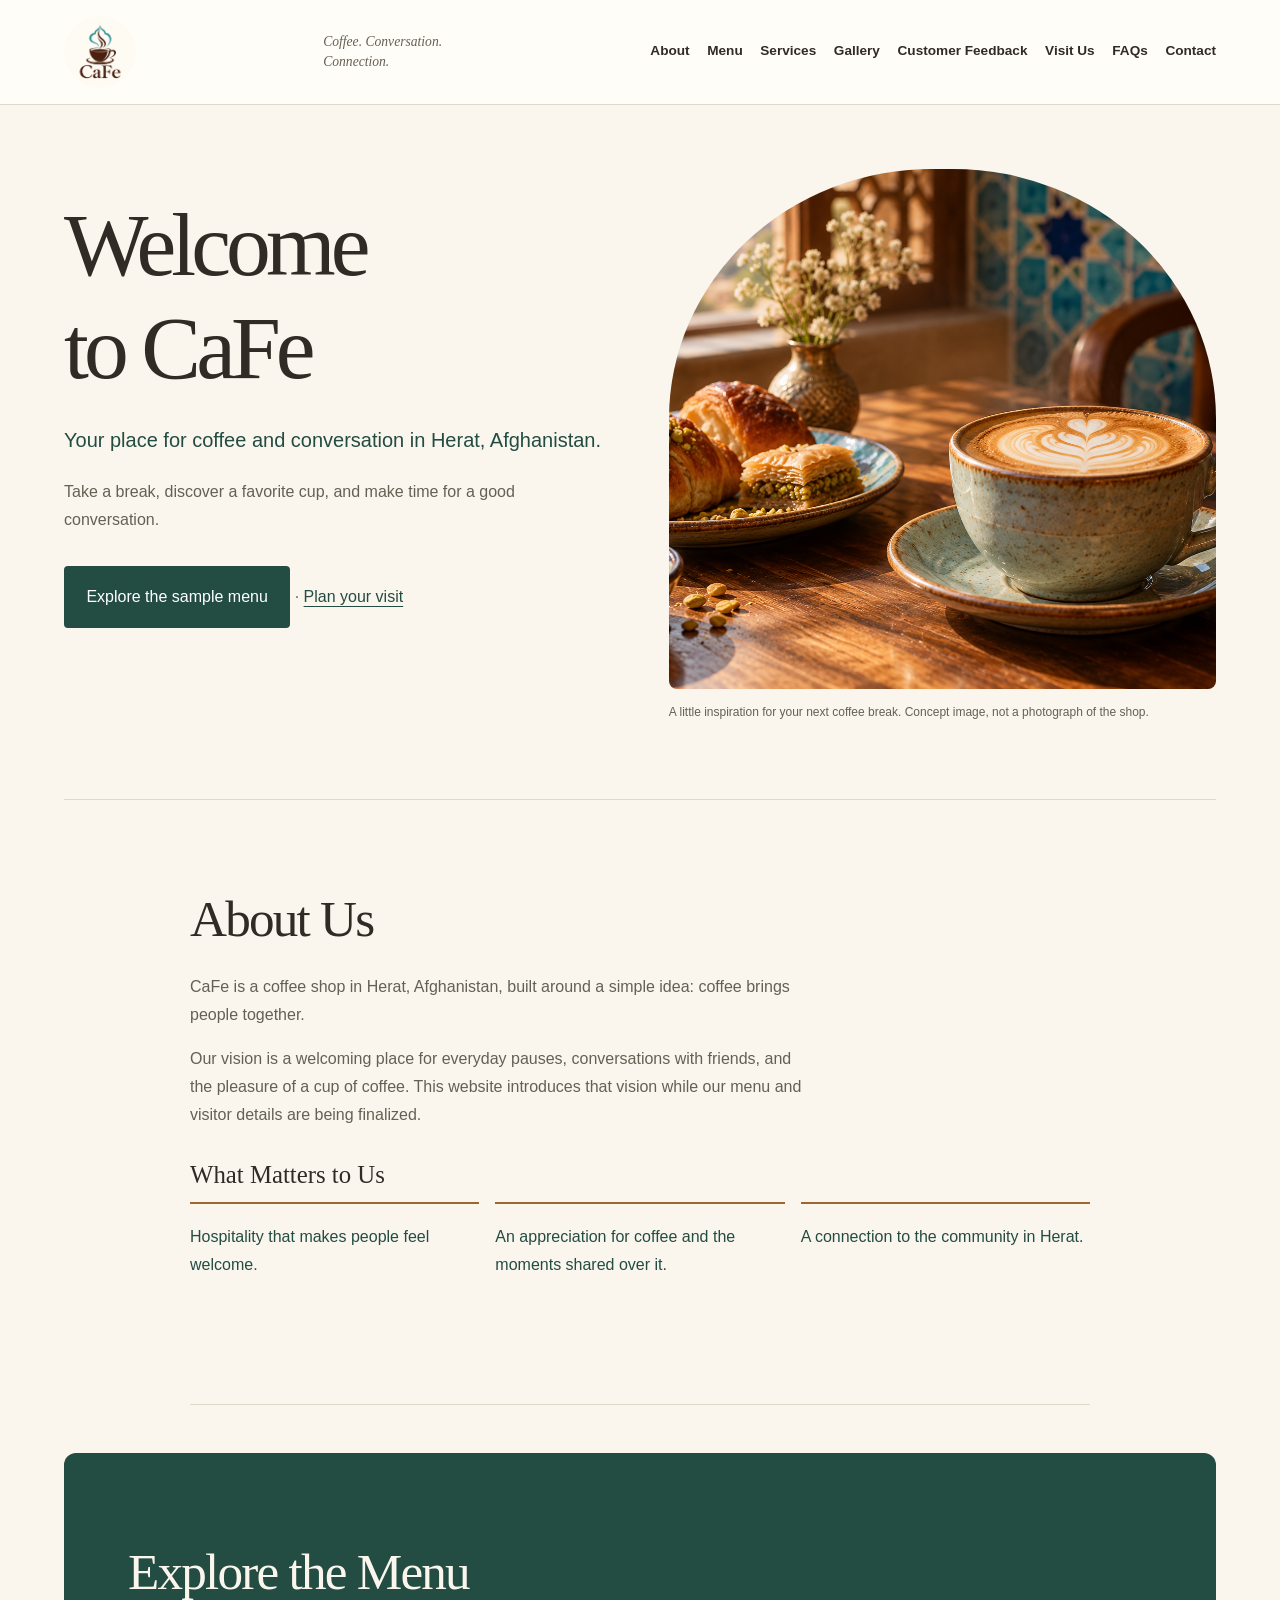
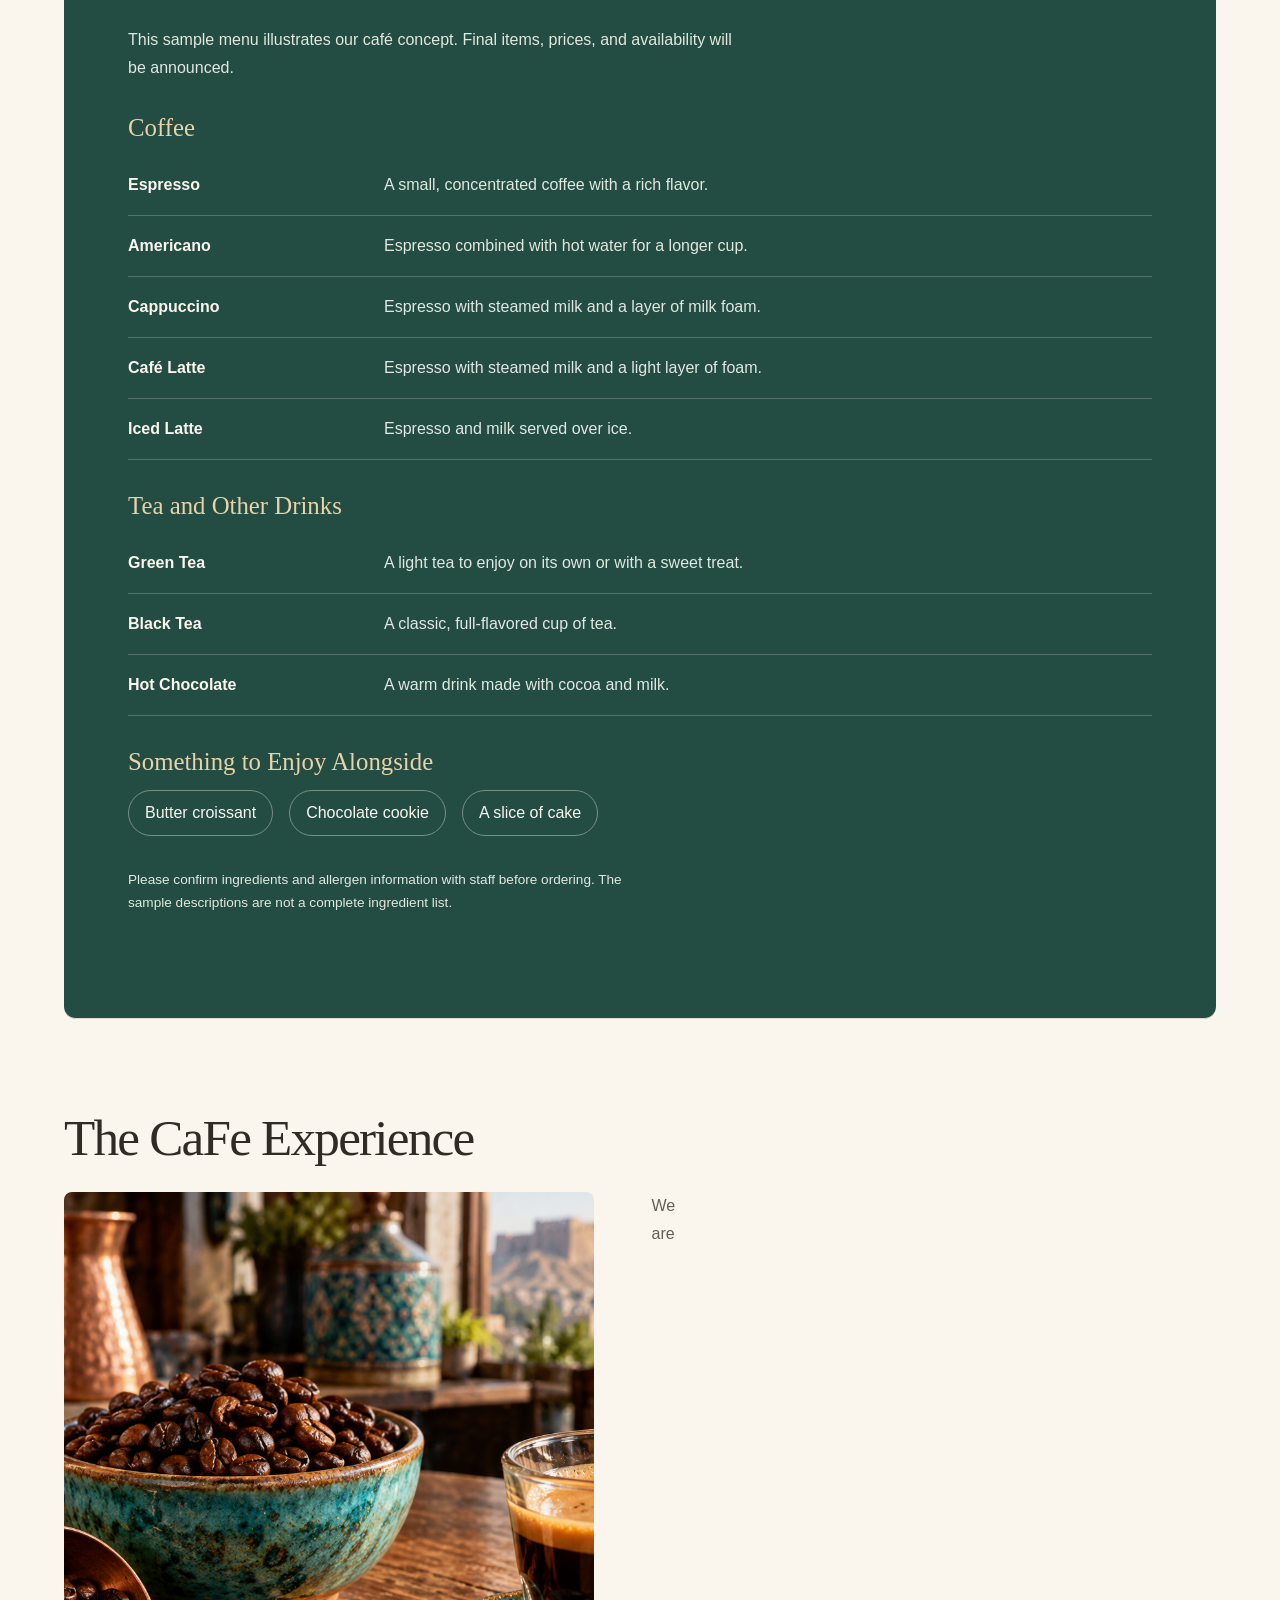
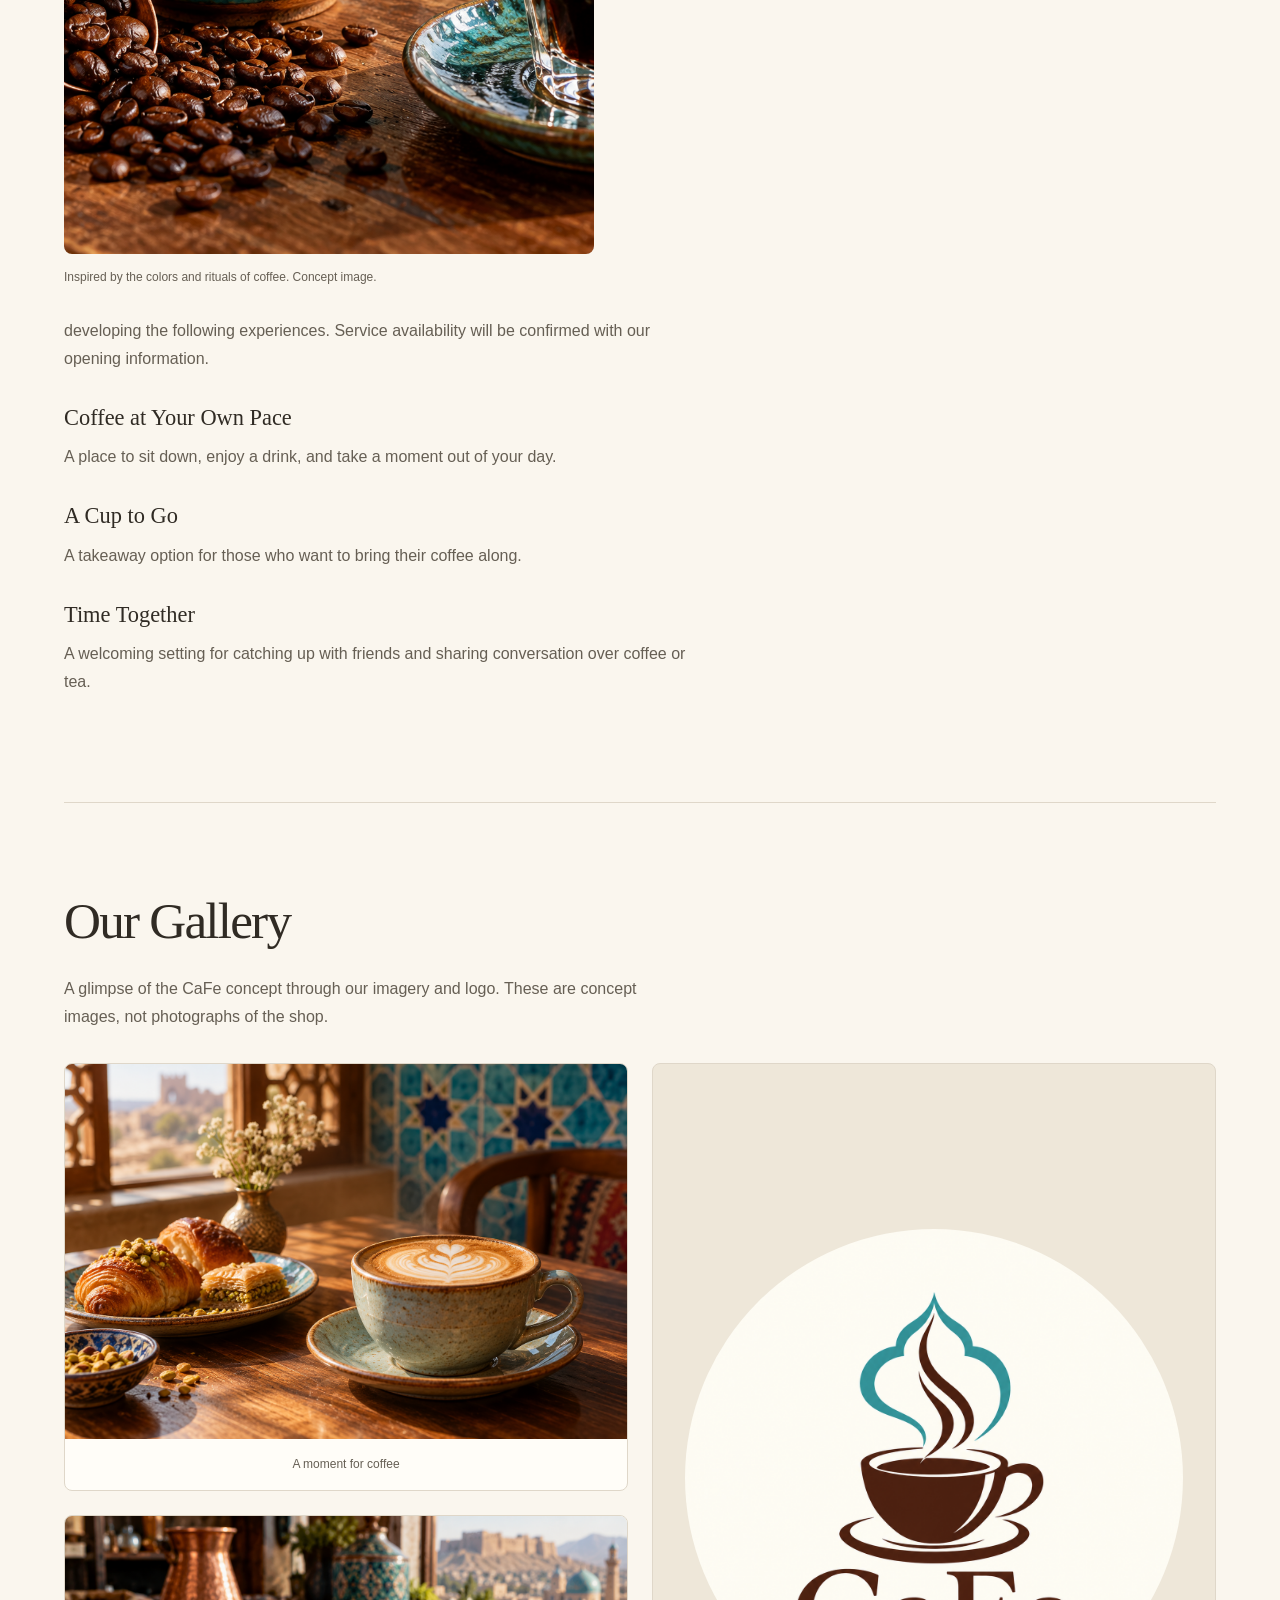
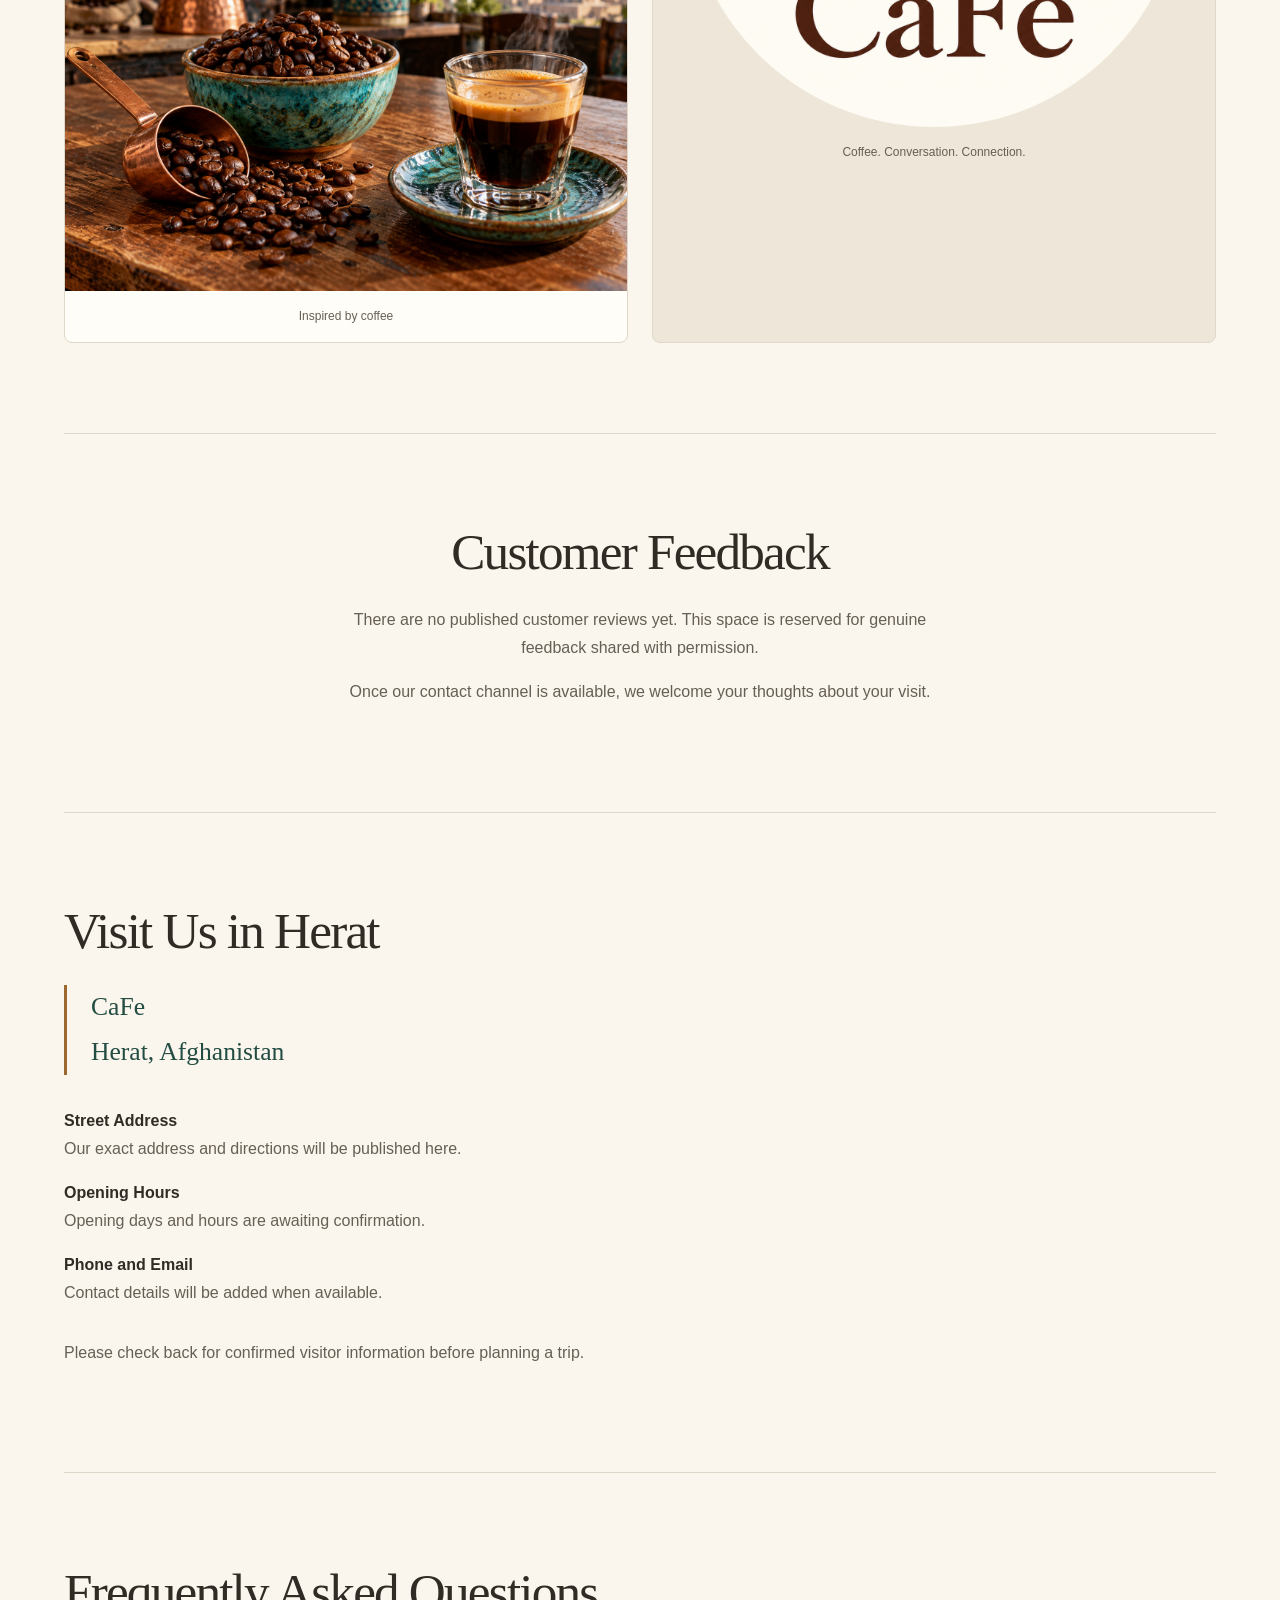
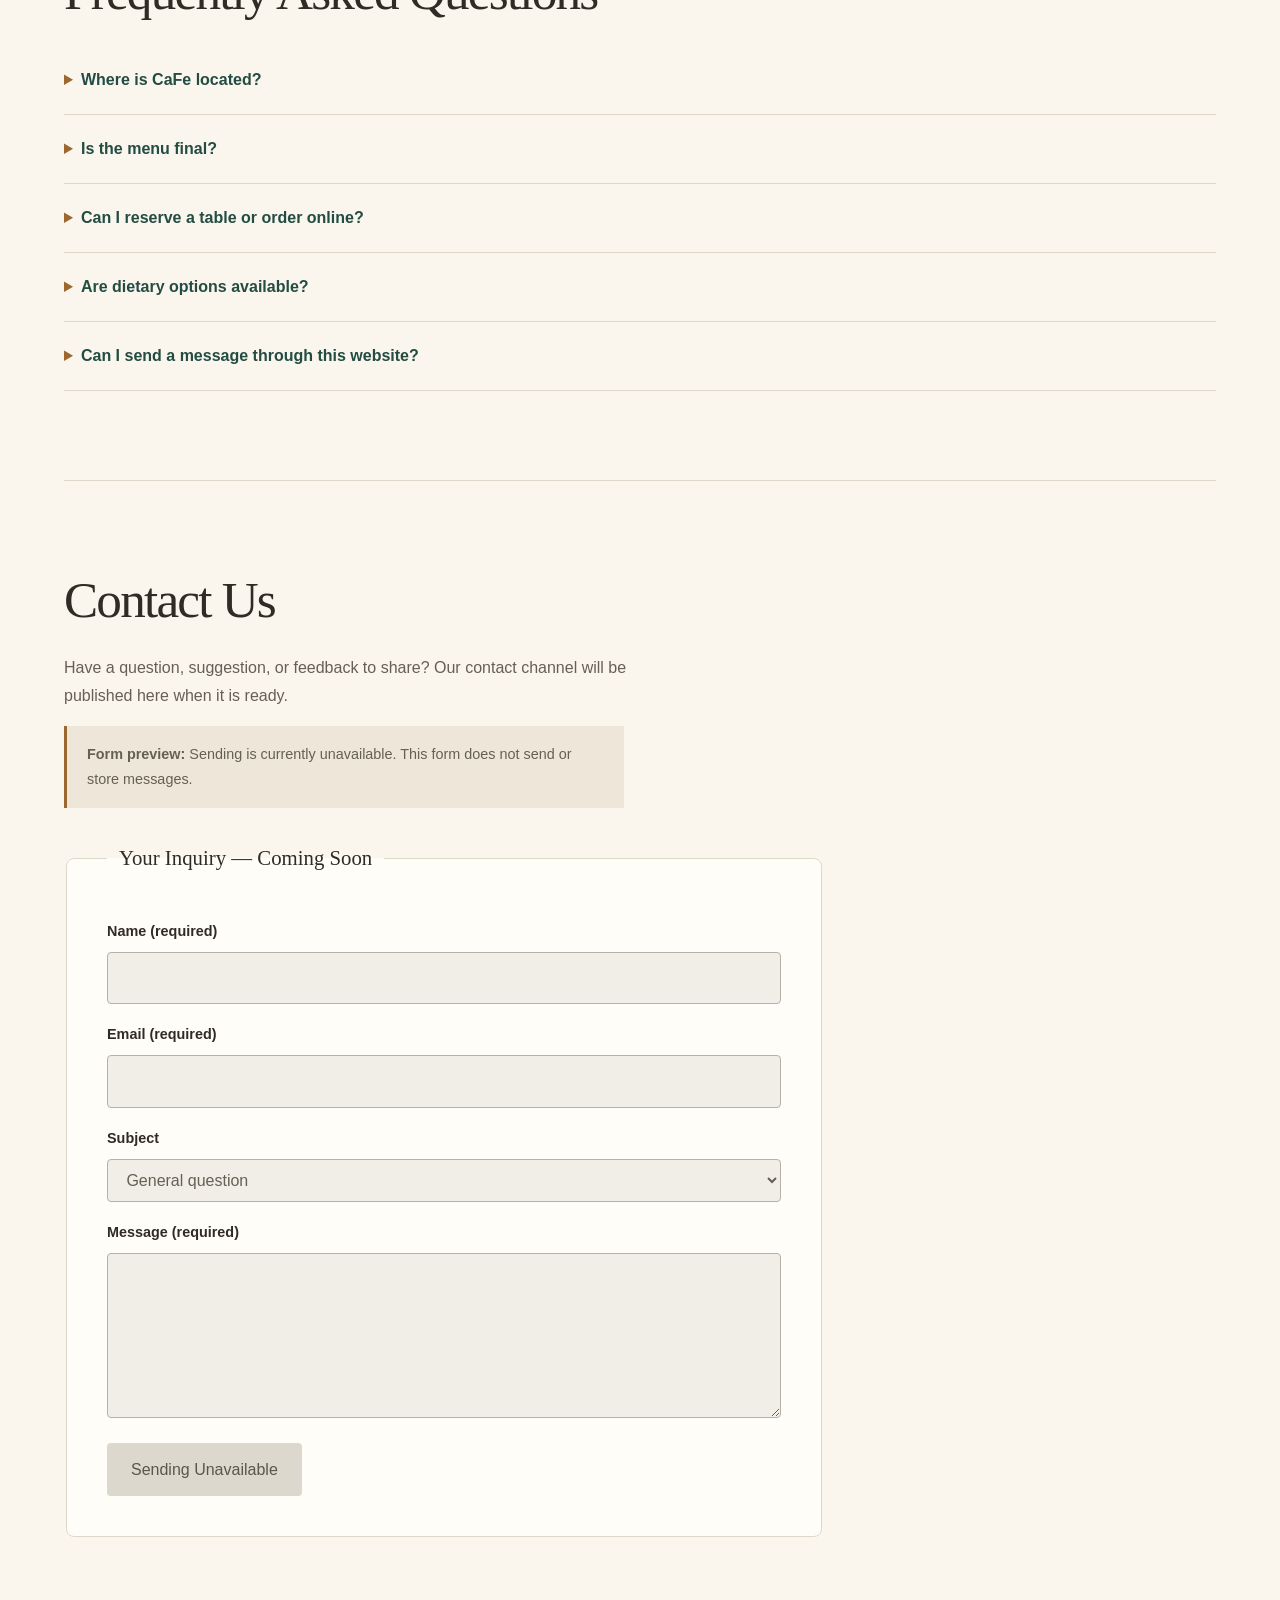
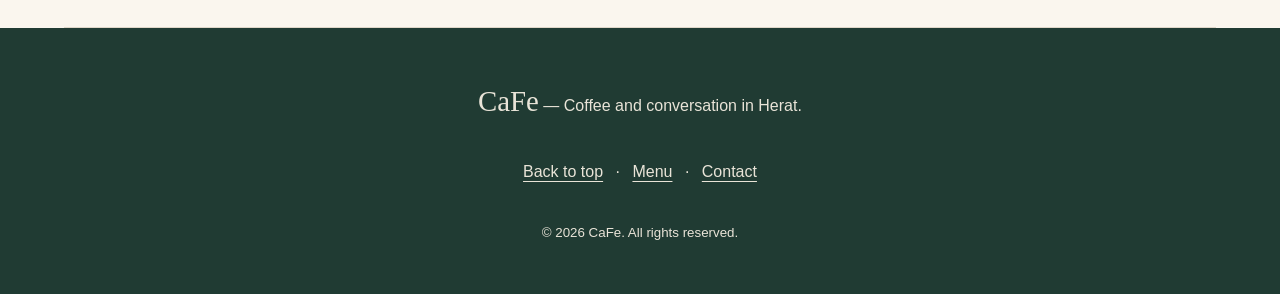
==== index.html @ 3ded14f0 "Web cafe" ====
<!DOCTYPE html>
<html lang="en">
<head>
    <meta charset="UTF-8">
    <meta name="viewport" content="width=device-width, initial-scale=1.0">
    <meta name="description" content="Discover CaFe in Herat, Afghanistan. Explore our café concept, sample menu, and visitor information.">
    <title>CaFe | Coffee Shop in Herat</title>
    <link rel="stylesheet" href="assets/css/style.css">
    <link rel="preconnect" href="https://fonts.googleapis.com" />
<link rel="preconnect" href="https://fonts.gstatic.com" crossorigin />
<link
  href="https://fonts.googleapis.com/css2?family=Playwrite+AR+Guides&display=swap"
  rel="stylesheet"
/>

</head>
<body>
    <a href="#main-content">Skip to main content</a>

    <header class="site-header">
        <a href="#hero">
            <img src="assets/images/cafe-logo.png" alt="CaFe — home" width="160" height="160">
        </a>
        <p>Coffee. Conversation. Connection.</p>
        <nav class="main-nav" aria-label="Main navigation">
            <ul>
                <li><a href="#about">About</a></li>
                <li><a href="#menu">Menu</a></li>
                <li><a href="#services">Services</a></li>
                <li><a href="#gallery">Gallery</a></li>
                <li><a href="#testimonials">Customer Feedback</a></li>
                <li><a href="#visit">Visit Us</a></li>
                <li><a href="#faq">FAQs</a></li>
                <li><a href="#contact">Contact</a></li>
            </ul>
        </nav>
    </header>

    <main id="main-content">
        <section id="hero" aria-labelledby="hero-title">
            <h1 id="hero-title">Welcome to CaFe</h1>
            <p id="hero-description">Your place for coffee and conversation in Herat, Afghanistan.</p>
            <p>Take a break, discover a favorite cup, and make time for a good conversation.</p>
            <figure>
                <img src="assets/images/coffee-hero.png" alt="Cappuccino with leaf-shaped latte art and pastries on a sunlit table beside turquoise tiles" width="600" height="400" fetchpriority="high">
                <figcaption>A little inspiration for your next coffee break. Concept image, not a photograph of the shop.</figcaption>
            </figure>
            <p><a href="#menu">Explore the sample menu</a> · <a href="#visit">Plan your visit</a></p>
        </section>

        <section id="about" aria-labelledby="about-title">
            <h2 id="about-title">About Us</h2>
            <p class="para">CaFe is a coffee shop in Herat, Afghanistan, built around a simple idea: coffee brings people together.</p>
            <p class="para">Our vision is a welcoming place for everyday pauses, conversations with friends, and the pleasure of a cup of coffee. This website introduces that vision while our menu and visitor details are being finalized.</p>
            <h3>What Matters to Us</h3>
            <ul>
                <li>Hospitality that makes people feel welcome.</li>
                <li>An appreciation for coffee and the moments shared over it.</li>
                <li>A connection to the community in Herat.</li>
            </ul>
        </section>

        <section id="menu" aria-labelledby="menu-title">
            <h2 id="menu-title">Explore the Menu</h2>
            <p>This sample menu illustrates our café concept. Final items, prices, and availability will be announced.</p>
            <h3>Coffee</h3>
            <dl>
                <dt>Espresso</dt>
                <dd>A small, concentrated coffee with a rich flavor.</dd>
                <dt>Americano</dt>
                <dd>Espresso combined with hot water for a longer cup.</dd>
                <dt>Cappuccino</dt>
                <dd>Espresso with steamed milk and a layer of milk foam.</dd>
                <dt>Café Latte</dt>
                <dd>Espresso with steamed milk and a light layer of foam.</dd>
                <dt>Iced Latte</dt>
                <dd>Espresso and milk served over ice.</dd>
            </dl>
            <h3>Tea and Other Drinks</h3>
            <dl>
                <dt>Green Tea</dt>
                <dd>A light tea to enjoy on its own or with a sweet treat.</dd>
                <dt>Black Tea</dt>
                <dd>A classic, full-flavored cup of tea.</dd>
                <dt>Hot Chocolate</dt>
                <dd>A warm drink made with cocoa and milk.</dd>
            </dl>
            <h3>Something to Enjoy Alongside</h3>
            <ul>
                <li>Butter croissant</li>
                <li>Chocolate cookie</li>
                <li>A slice of cake</li>
            </ul>
            <p>Please confirm ingredients and allergen information with staff before ordering. The sample descriptions are not a complete ingredient list.</p>
        </section>

        <section id="services" aria-labelledby="services-title">
            <h2 id="services-title">The CaFe Experience</h2>
            <figure>
                <img src="assets/images/coffee-beans.png" alt="Roasted coffee beans in a turquoise bowl beside a copper scoop and a glass of espresso" width="600" height="400" loading="lazy" decoding="async">
                <figcaption>Inspired by the colors and rituals of coffee. Concept image.</figcaption>
            </figure>
            <p>We are developing the following experiences. Service availability will be confirmed with our opening information.</p>
            <h3>Coffee at Your Own Pace</h3>
            <p>A place to sit down, enjoy a drink, and take a moment out of your day.</p>
            <h3>A Cup to Go</h3>
            <p>A takeaway option for those who want to bring their coffee along.</p>
            <h3>Time Together</h3>
            <p>A welcoming setting for catching up with friends and sharing conversation over coffee or tea.</p>
        </section>

        <section id="gallery" aria-labelledby="gallery-title">
            <h2 id="gallery-title">Our Gallery</h2>
            <p>A glimpse of the CaFe concept through our imagery and logo. These are concept images, not photographs of the shop.</p>
            <div class="gallery-grid">
                <figure>
                    <img src="assets/images/coffee-hero.png" alt="Cappuccino and pastries on a sunlit table beside turquoise tiles" width="600" height="400" loading="lazy" decoding="async">
                    <figcaption>A moment for coffee</figcaption>
                </figure>
                <figure class="gallery-brand">
                    <img src="assets/images/cafe-logo.png" alt="CaFe logo" width="160" height="160" loading="lazy" decoding="async">
                    <figcaption>Coffee. Conversation. Connection.</figcaption>
                </figure>
                <figure>
                    <img src="assets/images/coffee-beans.png" alt="Coffee beans in a turquoise bowl with a copper scoop and espresso" width="600" height="400" loading="lazy" decoding="async">
                    <figcaption>Inspired by coffee</figcaption>
                </figure>
            </div>
        </section>

        <section id="testimonials" aria-labelledby="testimonials-title">
            <h2 id="testimonials-title">Customer Feedback</h2>
            <p>There are no published customer reviews yet. This space is reserved for genuine feedback shared with permission.</p>
            <p>Once our contact channel is available, we welcome your thoughts about your visit.</p>
        </section>

        <section id="visit" aria-labelledby="visit-title">
            <h2 id="visit-title">Visit Us in Herat</h2>
            <address>CaFe<br>Herat, Afghanistan</address>
            <dl>
                <dt>Street Address</dt>
                <dd>Our exact address and directions will be published here.</dd>
                <dt>Opening Hours</dt>
                <dd>Opening days and hours are awaiting confirmation.</dd>
                <dt>Phone and Email</dt>
                <dd>Contact details will be added when available.</dd>
            </dl>
            <p>Please check back for confirmed visitor information before planning a trip.</p>
        </section>

        <section id="faq" aria-labelledby="faq-title">
            <h2 id="faq-title">Frequently Asked Questions</h2>
            <details>
                <summary>Where is CaFe located?</summary>
                <p>CaFe is in Herat, Afghanistan. The exact street address will be added to the <a href="#visit">visitor information</a>.</p>
            </details>
            <details>
                <summary>Is the menu final?</summary>
                <p>No. The menu shown here is a sample. Confirmed items, prices, and availability will be published when ready.</p>
            </details>
            <details>
                <summary>Can I reserve a table or order online?</summary>
                <p>This website does not currently accept reservations or orders. Booking and ordering information will be announced when available.</p>
            </details>
            <details>
                <summary>Are dietary options available?</summary>
                <p>Dietary options have not yet been confirmed. Please ask staff about ingredients and preparation before ordering.</p>
            </details>
            <details>
                <summary>Can I send a message through this website?</summary>
                <p>Not yet. The contact form below is a preview and cannot send messages until a message service is connected.</p>
            </details>
        </section>

        <section id="contact" aria-labelledby="contact-title">
            <h2 id="contact-title">Contact Us</h2>
            <p>Have a question, suggestion, or feedback to share? Our contact channel will be published here when it is ready.</p>
            <p id="form-status"><strong>Form preview:</strong> Sending is currently unavailable. This form does not send or store messages.</p>
            <form method="post" aria-describedby="form-status">
                <fieldset disabled>
                    <legend>Your Inquiry — Coming Soon</legend>
                    <p>
                        <label for="name">Name (required)</label><br>
                        <input type="text" id="name" name="name" autocomplete="name" required>
                    </p>
                    <p>
                        <label for="email">Email (required)</label><br>
                        <input type="email" id="email" name="email" autocomplete="email" required>
                    </p>
                    <p>
                        <label for="subject">Subject</label><br>
                        <select id="subject" name="subject">
                            <option value="general">General question</option>
                            <option value="menu">Menu inquiry</option>
                            <option value="feedback">Feedback</option>
                            <option value="other">Other</option>
                        </select>
                    </p>
                    <p>
                        <label for="message">Message (required)</label><br>
                        <textarea id="message" name="message" rows="5" cols="30" required></textarea>
                    </p>
                    <button type="submit">Sending Unavailable</button>
                </fieldset>
            </form>
        </section>
    </main>

    <footer>
        <p><strong>CaFe</strong> — Coffee and conversation in Herat.</p>
        <nav aria-label="Footer navigation">
            <a href="#hero">Back to top</a> · <a href="#menu">Menu</a> · <a href="#contact">Contact</a>
        </nav>
        <p><small>&copy; 2026 CaFe. All rights reserved.</small></p>
    </footer>
</body>
</html>
---- assets/css/style.css ----
:root {
    color-scheme: light;
    --cream: #faf6ee;
    --paper: #fffdf8;
    --ink: #302b24;
    --muted: #665f54;
    --green: #234c42;
    --line: #dfd7c9;
    --gold: #9b682f;
}

* {
    box-sizing: border-box;
}

html {
    scroll-behavior: smooth;
}

body {
    margin: 0;
    background: var(--cream);
    color: var(--ink);
    font-family: Arial, Helvetica, sans-serif;
    font-size: 16px;
    line-height: 1.75;
}

h1, h2, h3, p, figure, ul, dl {
    margin-top: 0;
}

h1, h2, h3 {
    font-family: Georgia, 'Times New Roman', serif;
    font-weight: 400;
    line-height: 1.15;
    text-wrap: balance;
}

h1 {
    font-size: clamp(3.4rem, 7vw, 6.5rem);
    letter-spacing: -0.055em;
}

h2 {
    margin-bottom: 1.5rem;
    font-size: clamp(2rem, 4vw, 3.3rem);
    letter-spacing: -0.035em;
}

h3 {
    margin-top: 2rem;
    margin-bottom: 0.8rem;
    font-size: 1.55rem;
}

p, dd {
    color: var(--muted);
}

a {
    color: var(--green);
    text-underline-offset: 0.25em;
}

a:hover {
    color: var(--gold);
}

:focus-visible {
    outline: 3px solid var(--gold);
    outline-offset: 5px;
}

img {
    display: block;
    max-width: 100%;
    height: auto;
}

::selection {
    background: #d7e4d7;
    color: var(--ink);
}

body > a[href="#main-content"] {
    position: absolute;
    top: 0.75rem;
    left: 1rem;
    z-index: 10;
    padding: 0.7rem 1.2rem;
    background: var(--green);
    color: white;
    transform: translateY(-200%);
}

body > a[href="#main-content"]:focus {
    transform: translateY(0);
}

.site-header {
    display: flex;
    align-items: center;
    justify-content: space-between;
    flex-wrap: wrap;
    gap: 0.75rem 1.5rem;
    padding: 1rem max(5%, calc((100% - 1200px) / 2));
    background: var(--paper);
    border-bottom: 1px solid var(--line);
}

.site-header > a {
    flex-shrink: 0;
}

.site-header img {
    width: 72px;
    height: 72px;
    object-fit: contain;
    border-radius: 50%;
}

.site-header > p {
    margin: 0;
    max-width: 140px;
    font-family: Georgia, 'Times New Roman', serif;
    font-style: italic;
    font-size: 0.85rem;
    line-height: 1.5;
}

.main-nav ul {
    display: flex;
    align-items: center;
    flex-wrap: wrap;
    gap: 0.25rem 1.1rem;
    margin: 0;
    padding: 0;
    list-style: none;
}

.main-nav a {
    display: block;
    padding: 0.65rem 0;
    color: var(--ink);
    font-size: 0.85rem;
    font-weight: 600;
    text-decoration: none;
    border-bottom: 2px solid transparent;
    transition: color 160ms ease, border-color 160ms ease;
}

.main-nav a:hover {
    color: var(--green);
    border-color: var(--green);
}

main {
    width: min(1200px, 90%);
    margin: 0 auto;
}

section {
    padding: clamp(3rem, 7vw, 6rem) 0;
    border-bottom: 1px solid var(--line);
    scroll-margin-top: 2rem;
}

section > p {
    max-width: 70ch;
}

#hero {
    display: grid;
    grid-template-columns: 1fr 1fr;
    grid-template-rows: auto auto auto 1fr;
    align-content: center;
    column-gap: 5%;
    padding: 4rem 0;
}

#hero h1 {
    margin: 1.5rem 0;
    align-self: end;
}

#hero > p {
    grid-column: 1;
}

#hero-description {
    font-size: 1.25rem;
    color: var(--green);
}

#hero figure {
    grid-column: 2;
    grid-row: 1 / 5;
    margin: 0;
}

#hero img {
    width: 100%;
    height: 520px;
    object-fit: cover;
    border-radius: 48% 48% 8px 8px;
}

figcaption {
    padding: 0.85rem 0;
    color: var(--muted);
    font-size: 0.75rem;
    line-height: 1.6;
}

#hero > p:last-child {
    margin-top: 1rem;
    line-height: 3.5;
}

#hero > p:last-child a:first-child {
    display: inline-block;
    padding: 0.2rem 1.4rem;
    border-radius: 4px;
    background: var(--green);
    color: white;
    text-decoration: none;
    transition: background 160ms ease;
}

#hero > p:last-child a:first-child:hover {
    background: #163b32;
}

#about {
    max-width: 900px;
    margin: 0 auto;
}

#about ul, #menu ul {
    display: flex;
    flex-wrap: wrap;
    gap: 1rem;
    padding: 0;
    list-style: none;
}

#about li {
    flex: 1 1 200px;
    padding: 1.2rem 0;
    border-top: 2px solid var(--gold);
    color: var(--green);
}

#menu {
    padding-right: clamp(1.25rem, 5vw, 4rem);
    padding-left: clamp(1.25rem, 5vw, 4rem);
    margin-top: 3rem;
    background: var(--green);
    border-radius: 12px;
    color: var(--cream);
}

#menu h3 {
    color: #ead2a9;
}

#menu p, #menu dd {
    color: #e1e8df;
}

#menu dl {
    display: grid;
    grid-template-columns: minmax(120px, 1fr) 3fr;
}

#menu dt, #menu dd {
    margin: 0;
    padding: 1rem 0;
    border-bottom: 1px solid #56756a;
}

#menu dt {
    padding-right: 1rem;
    font-weight: 600;
}

#menu li {
    padding: 0.5rem 1rem;
    border: 1px solid #789084;
    border-radius: 30px;
}

#menu > p:last-child {
    margin-top: 2rem;
    font-size: 0.85rem;
}

#services {
    display: flow-root;
}

#services figure {
    float: left;
    width: 46%;
    margin: 0 5% 1rem 0;
}

#services img {
    width: 100%;
    aspect-ratio: 4 / 5;
    object-fit: cover;
    border-radius: 8px;
}

#services h3 {
    font-size: 1.4rem;
}

.gallery-grid {
    display: grid;
    grid-template-columns: repeat(2, minmax(0, 1fr));
    grid-template-rows: repeat(2, auto);
    gap: 1.5rem;
    margin-top: 2rem;
}

.gallery-grid figure {
    margin: 0;
    overflow: hidden;
    border: 1px solid var(--line);
    border-radius: 8px;
    background: var(--paper);
}

.gallery-grid img {
    width: 100%;
    aspect-ratio: 3 / 2;
    object-fit: cover;
    transition: filter 200ms ease;
}

.gallery-grid figure:hover img {
    filter: saturate(1.15);
}

.gallery-grid figcaption {
    padding: 1rem;
    text-align: center;
}

.gallery-grid .gallery-brand {
    display: grid;
    align-content: center;
    grid-column: 2;
    grid-row: 1 / 3;
    padding: 2rem;
    background: #eee7d9;
}

.gallery-brand img {
    aspect-ratio: 1;
    object-fit: contain;
    border-radius: 50%;
}

#testimonials {
    text-align: center;
}

#testimonials p {
    margin-right: auto;
    margin-left: auto;
}

#visit address {
    padding-left: 1.5rem;
    border-left: 3px solid var(--gold);
    font-family: Georgia, 'Times New Roman', serif;
    font-style: normal;
    font-size: 1.6rem;
    color: var(--green);
}

#visit dl {
    margin: 2rem 0;
}

#visit dt {
    margin-top: 1rem;
    font-weight: 700;
}

#visit dd {
    margin-left: 0;
}

#faq details {
    border-bottom: 1px solid var(--line);
    padding: 1.25rem 0;
}

summary {
    cursor: pointer;
    font-weight: 600;
    color: var(--green);
}

summary::marker {
    color: var(--gold);
}

#faq details p {
    max-width: 75ch;
    margin: 1rem 0 0;
}

#contact form {
    max-width: 760px;
    margin-top: 2rem;
}

#form-status {
    padding: 1rem 1.25rem;
    border-left: 3px solid var(--gold);
    background: #eee7d9;
    font-size: 0.9rem;
}

fieldset {
    min-width: 0;
    padding: clamp(1rem, 4vw, 2.5rem);
    border: 1px solid var(--line);
    border-radius: 8px;
    background: var(--paper);
}

legend {
    padding: 0 0.75rem;
    font-family: Georgia, 'Times New Roman', serif;
    font-size: 1.3rem;
}

label {
    display: inline-block;
    margin-bottom: 0.5rem;
    color: var(--ink);
    font-size: 0.9rem;
    font-weight: 600;
}

input, select, textarea, button {
    font: inherit;
}

input, select, textarea {
    width: 100%;
    padding: 0.7rem 0.9rem;
    border: 1px solid #b8b1a5;
    border-radius: 4px;
    background: white;
    color: var(--ink);
}

textarea {
    min-height: 150px;
    resize: vertical;
}

button {
    padding: 0.8rem 1.5rem;
    border: 0;
    border-radius: 4px;
    background: var(--green);
    color: white;
    cursor: pointer;
}

input:disabled, select:disabled, textarea:disabled {
    background: #f1eee7;
    color: var(--muted);
    cursor: not-allowed;
    opacity: 1;
}

button:disabled {
    background: #ddd8ce;
    color: #59564e;
    cursor: not-allowed;
}

footer {
    padding: 3rem 5%;
    background: #203b33;
    text-align: center;
    color: #e9e4d8;
}

footer p, footer a {
    color: #e9e4d8;
}

footer strong {
    font-family: Georgia, 'Times New Roman', serif;
    font-size: 1.8rem;
    font-weight: 400;
}

footer nav {
    margin: 1.5rem 0;
}

footer a {
    display: inline-block;
    padding: 0.5rem;
}

footer a:hover {
    color: #e9c18c;
}

footer p:last-child {
    margin-bottom: 0;
}
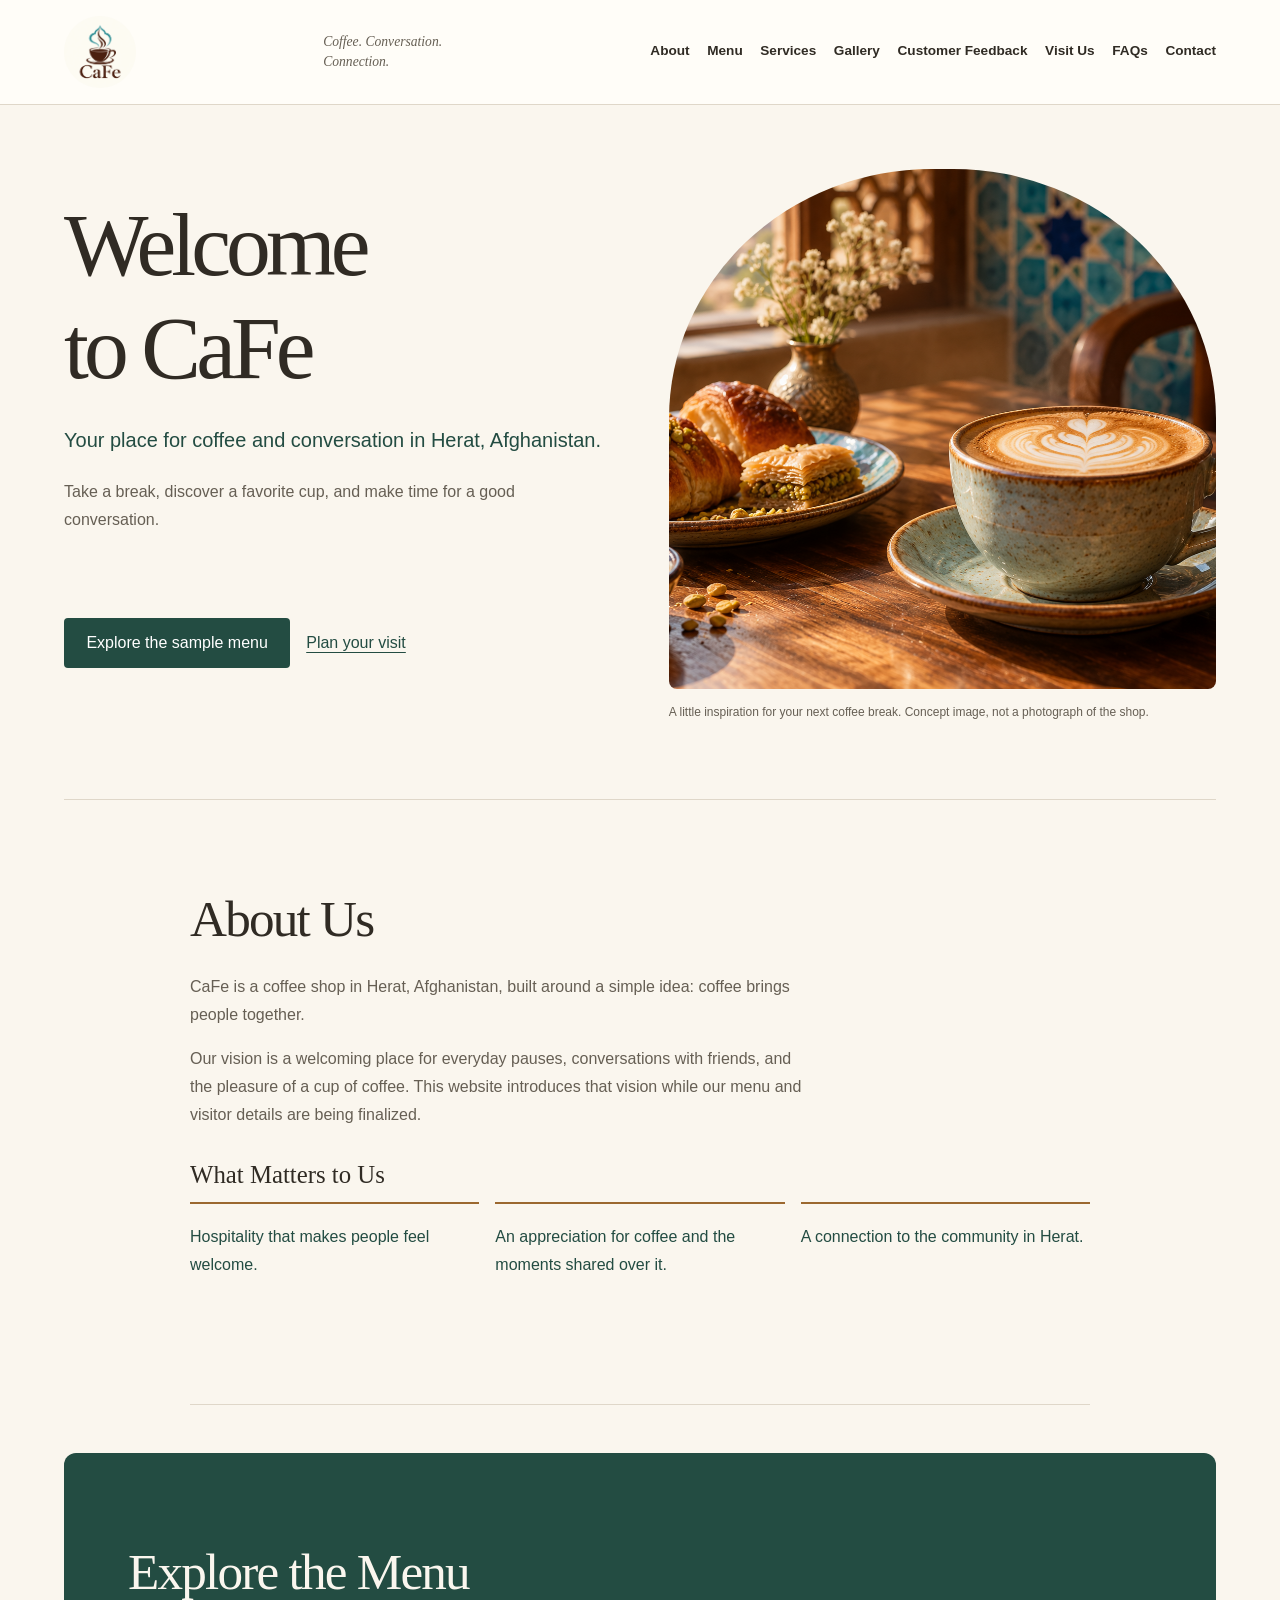
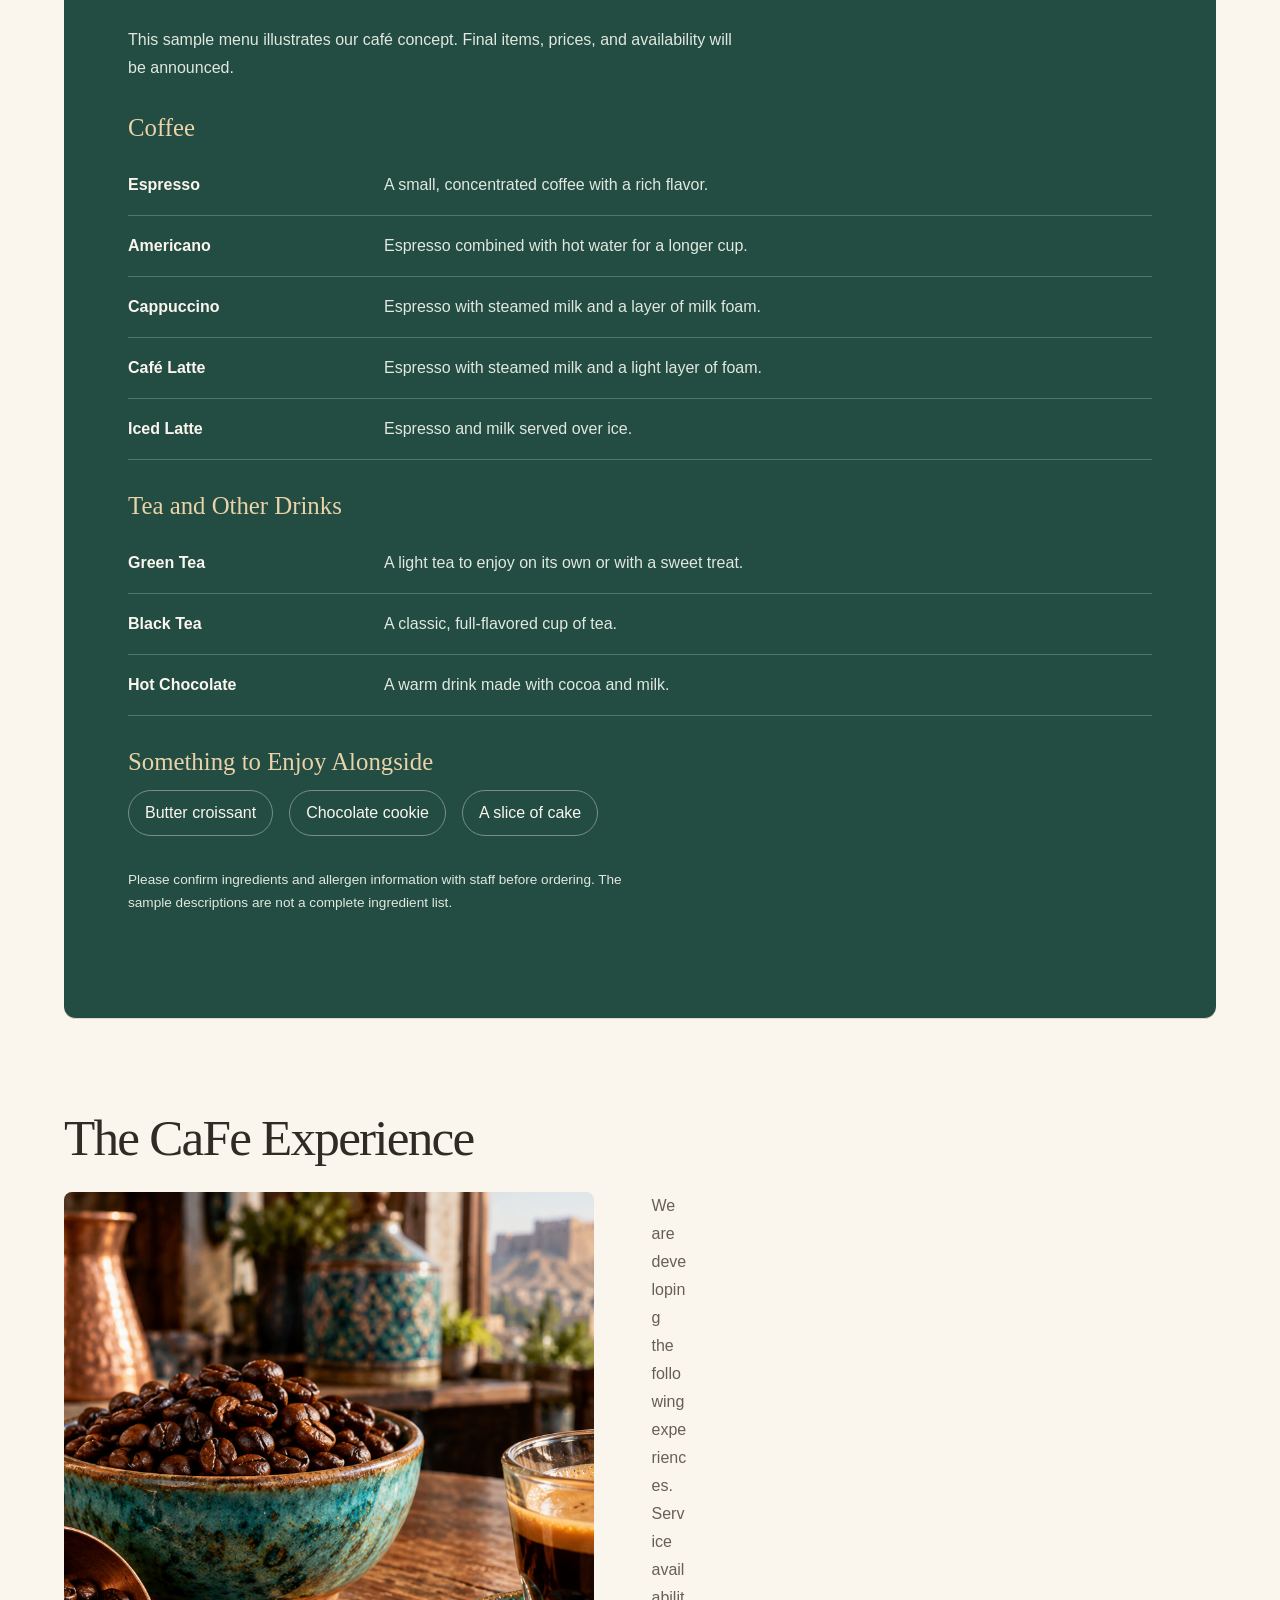
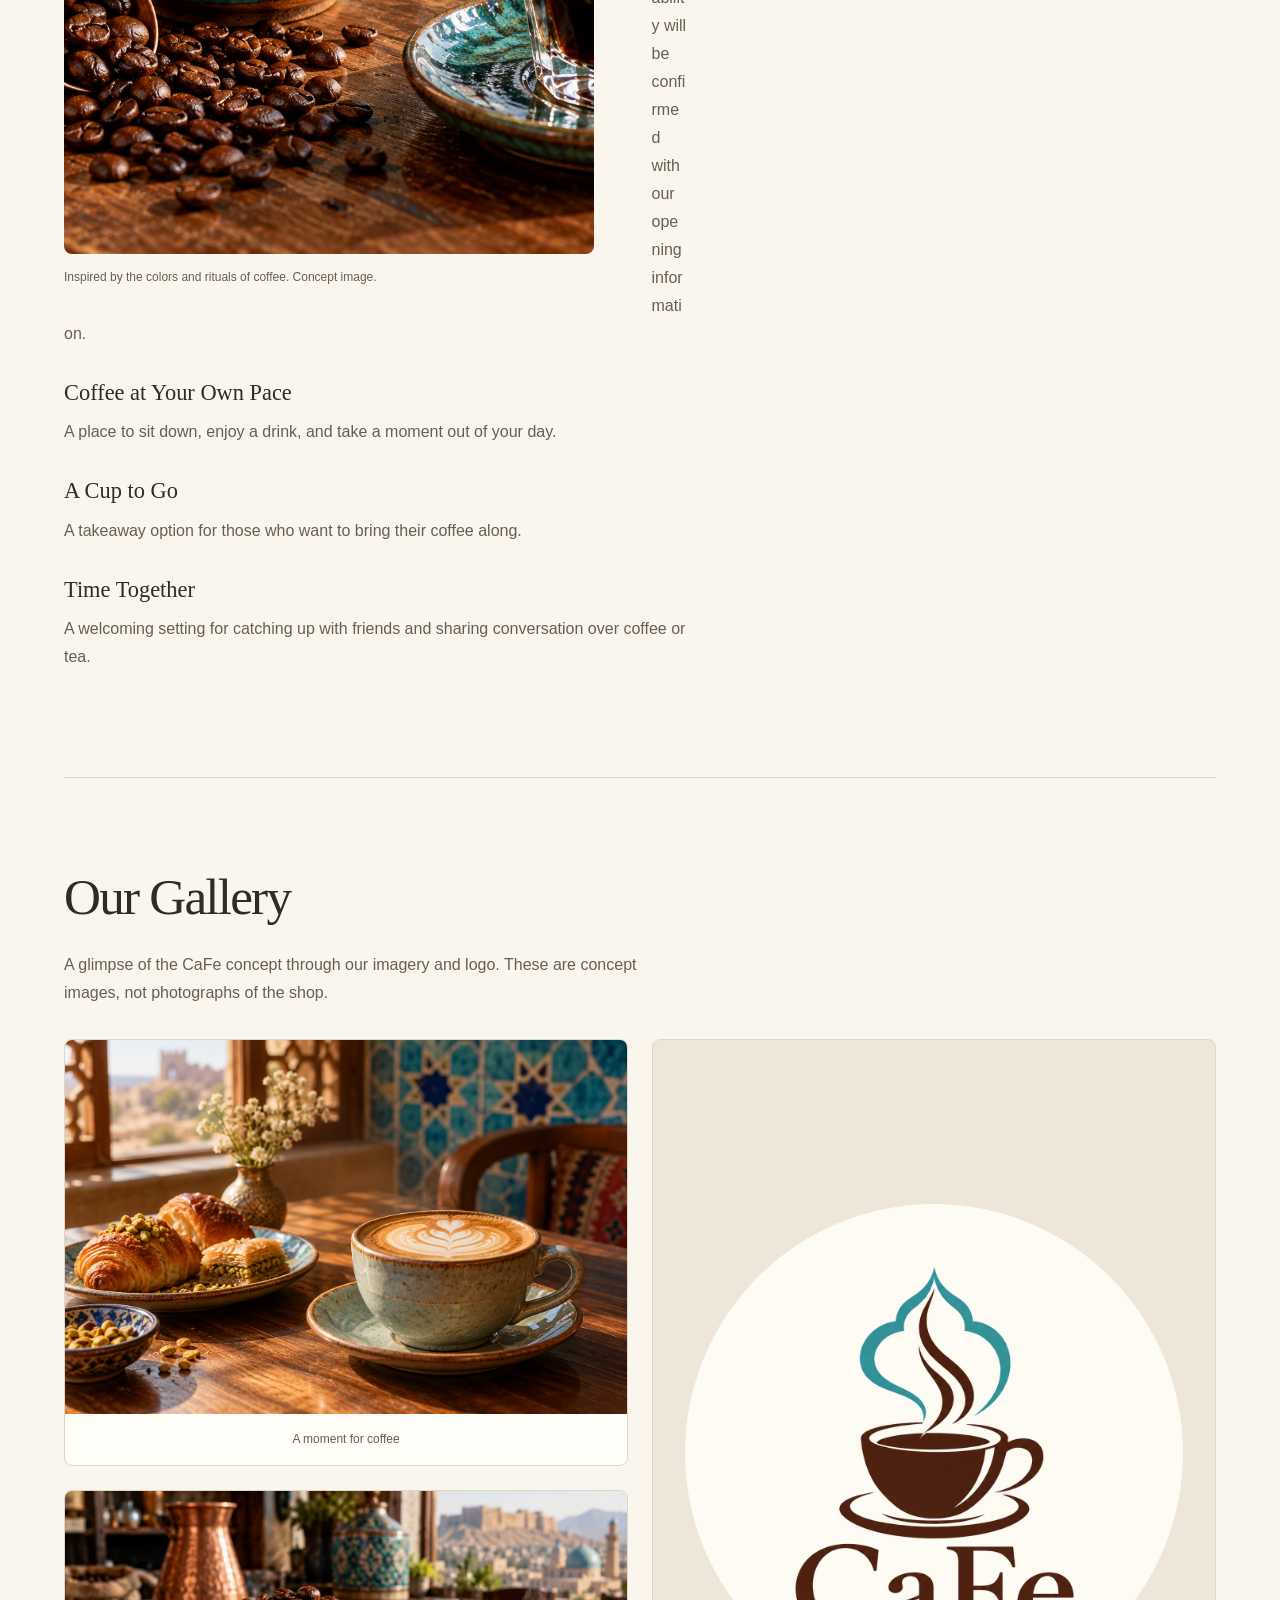
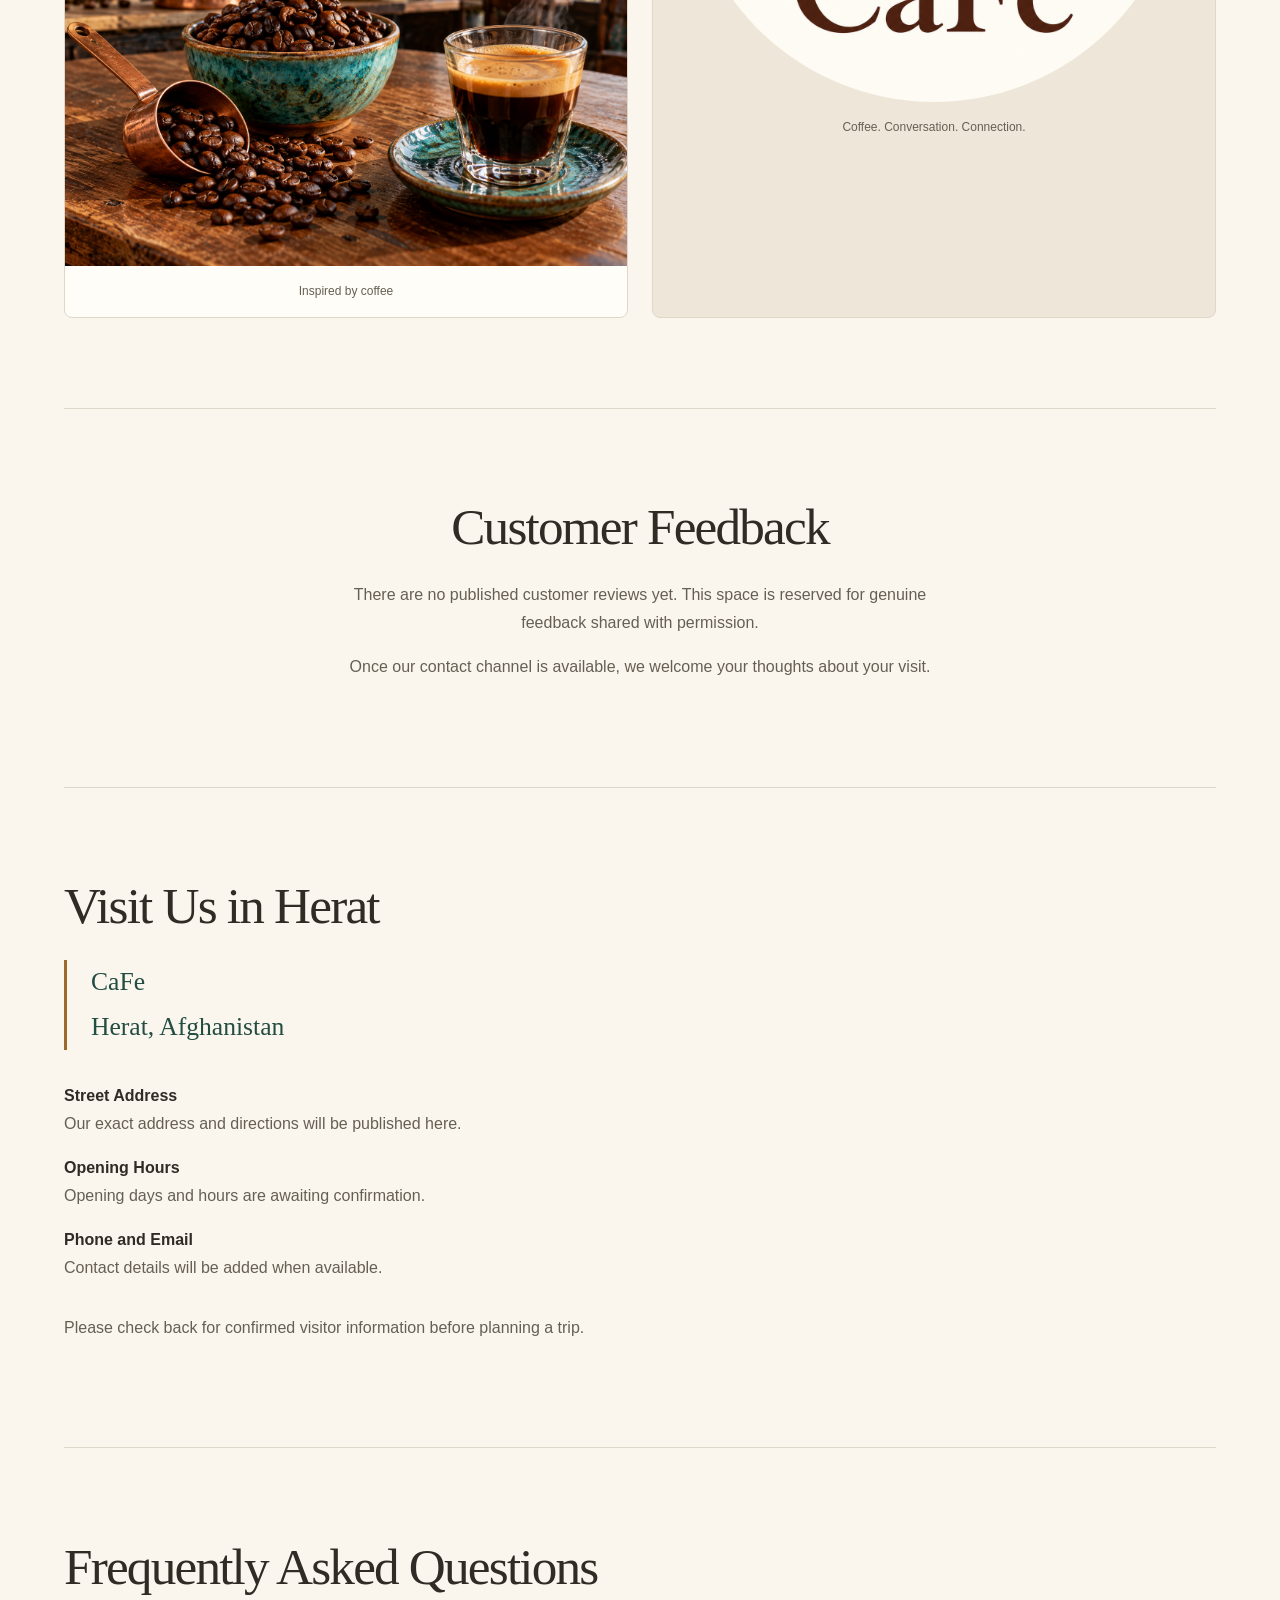
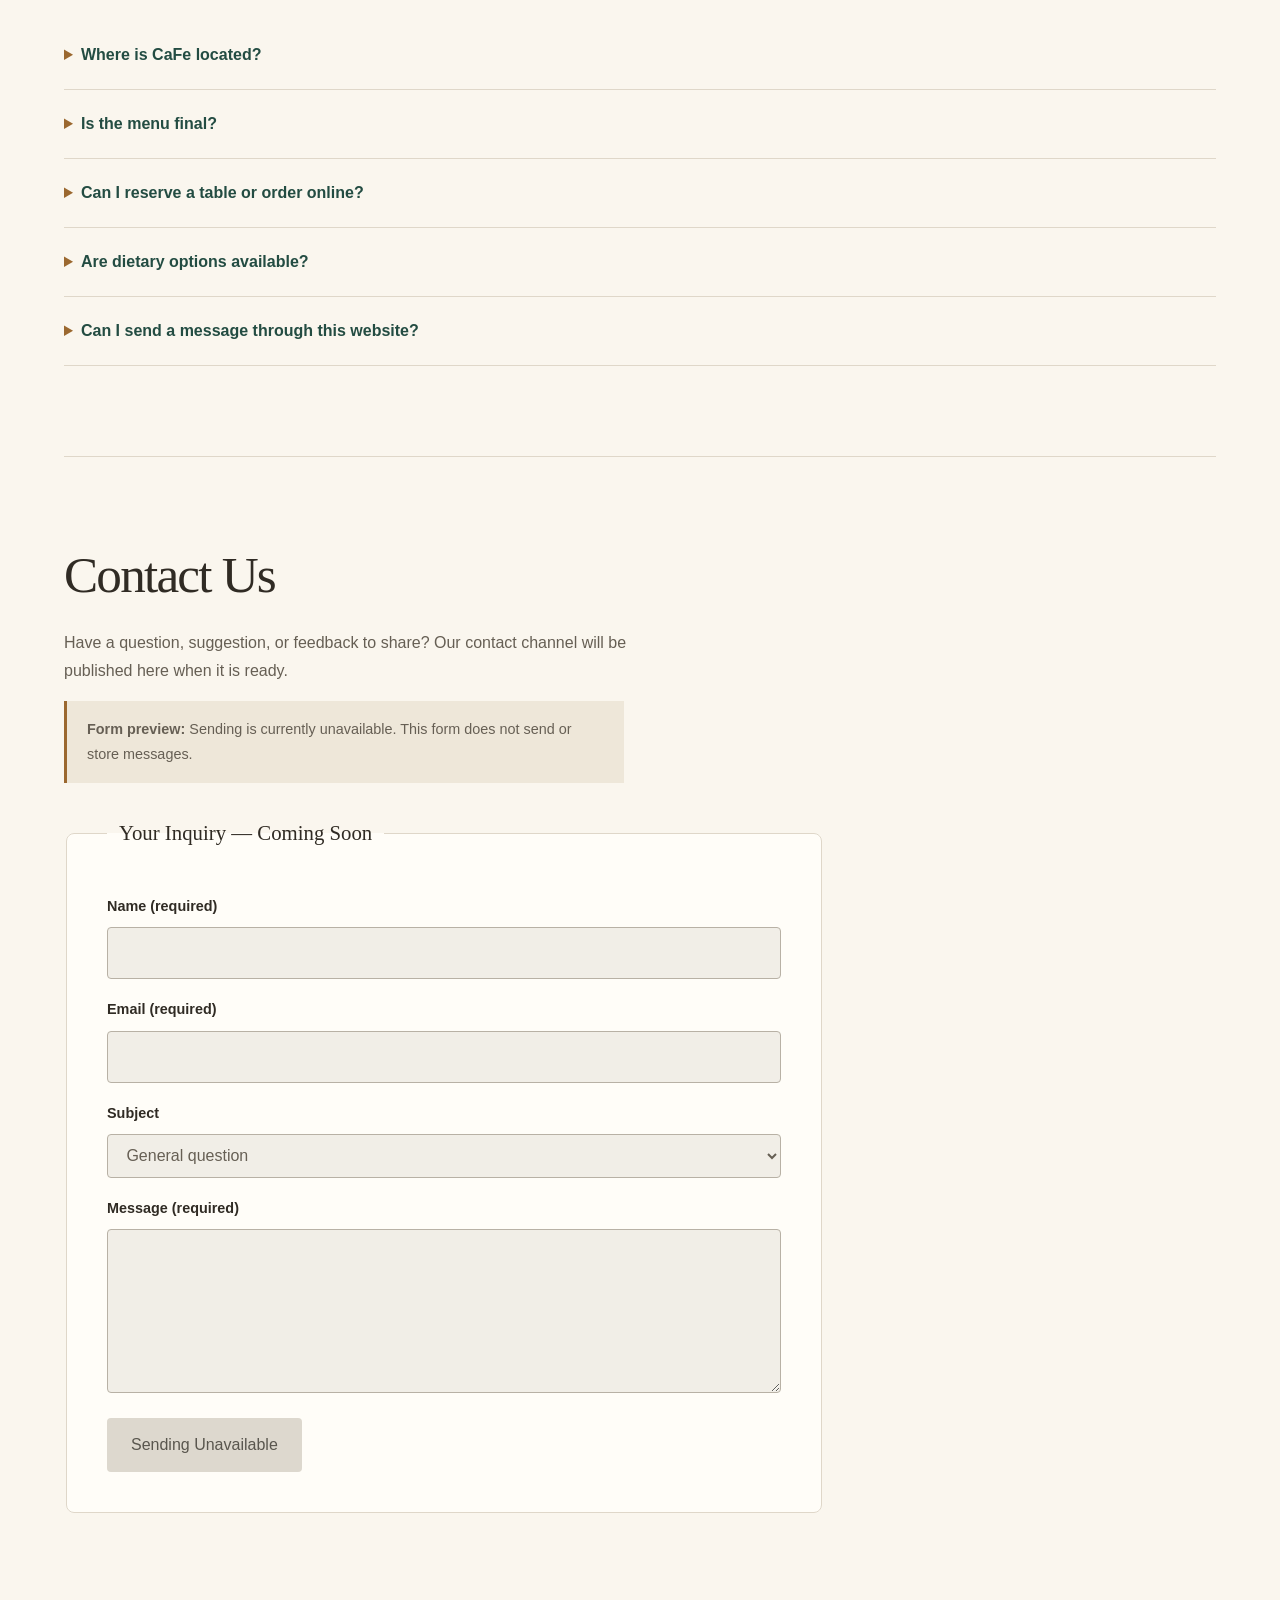
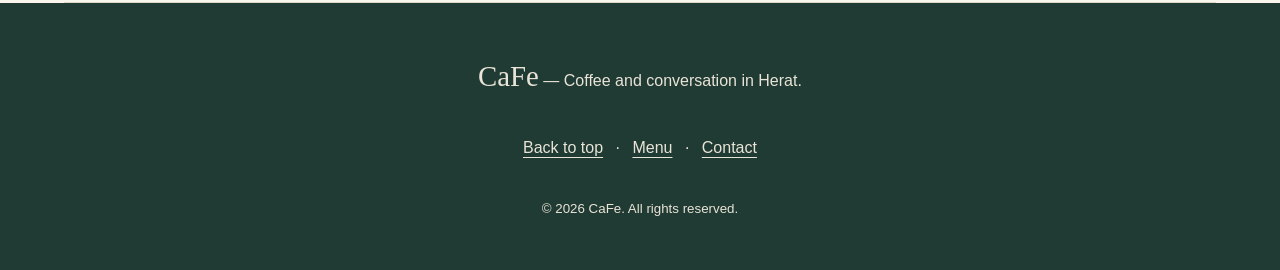
==== commit b2481de4: "Done" ====
--- a/index.html
+++ b/index.html
@@ -1,217 +1,358 @@
 <!DOCTYPE html>
 <html lang="en">
-<head>
-    <meta charset="UTF-8">
-    <meta name="viewport" content="width=device-width, initial-scale=1.0">
-    <meta name="description" content="Discover CaFe in Herat, Afghanistan. Explore our café concept, sample menu, and visitor information.">
+  <head>
+    <meta charset="UTF-8" />
+    <meta name="viewport" content="width=device-width, initial-scale=1.0" />
+    <meta
+      name="description"
+      content="Discover CaFe in Herat, Afghanistan. Explore our café concept, sample menu, and visitor information."
+    />
     <title>CaFe | Coffee Shop in Herat</title>
-    <link rel="stylesheet" href="assets/css/style.css">
+    <link rel="stylesheet" href="assets/css/style.css" />
     <link rel="preconnect" href="https://fonts.googleapis.com" />
-<link rel="preconnect" href="https://fonts.gstatic.com" crossorigin />
-<link
-  href="https://fonts.googleapis.com/css2?family=Playwrite+AR+Guides&display=swap"
-  rel="stylesheet"
-/>
-
-</head>
-<body>
+    <link rel="preconnect" href="https://fonts.gstatic.com" crossorigin />
+    <link
+      href="https://fonts.googleapis.com/css2?family=Playwrite+AR+Guides&display=swap"
+      rel="stylesheet"
+    />
+    
+  </head>
+  <body>
     <a href="#main-content">Skip to main content</a>
 
     <header class="site-header">
-        <a href="#hero">
-            <img src="assets/images/cafe-logo.png" alt="CaFe — home" width="160" height="160">
-        </a>
-        <p>Coffee. Conversation. Connection.</p>
-        <nav class="main-nav" aria-label="Main navigation">
-            <ul>
-                <li><a href="#about">About</a></li>
-                <li><a href="#menu">Menu</a></li>
-                <li><a href="#services">Services</a></li>
-                <li><a href="#gallery">Gallery</a></li>
-                <li><a href="#testimonials">Customer Feedback</a></li>
-                <li><a href="#visit">Visit Us</a></li>
-                <li><a href="#faq">FAQs</a></li>
-                <li><a href="#contact">Contact</a></li>
-            </ul>
-        </nav>
+      <a href="#hero">
+        <img
+          src="assets/images/cafe-logo.png"
+          alt="CaFe — home"
+          width="160"
+          height="160"
+        />
+      </a>
+      <p>Coffee. Conversation. Connection.</p>
+      <button
+        class="menu-toggle"
+        type="button"
+        aria-controls="main-nav"
+        aria-expanded="false"
+        aria-label="Open navigation menu"
+      >
+        <span></span>
+        <span></span>
+        <span></span>
+      </button>
+      <nav class="main-nav" id="main-nav" aria-label="Main navigation">
+        <ul>
+          <li><a href="#about">About</a></li>
+          <li><a href="#menu">Menu</a></li>
+          <li><a href="#services">Services</a></li>
+          <li><a href="#gallery">Gallery</a></li>
+          <li><a href="#testimonials">Customer Feedback</a></li>
+          <li><a href="#visit">Visit Us</a></li>
+          <li><a href="#faq">FAQs</a></li>
+          <li><a href="#contact">Contact</a></li>
+        </ul>
+      </nav>
     </header>
 
     <main id="main-content">
-        <section id="hero" aria-labelledby="hero-title">
-            <h1 id="hero-title">Welcome to CaFe</h1>
-            <p id="hero-description">Your place for coffee and conversation in Herat, Afghanistan.</p>
-            <p>Take a break, discover a favorite cup, and make time for a good conversation.</p>
-            <figure>
-                <img src="assets/images/coffee-hero.png" alt="Cappuccino with leaf-shaped latte art and pastries on a sunlit table beside turquoise tiles" width="600" height="400" fetchpriority="high">
-                <figcaption>A little inspiration for your next coffee break. Concept image, not a photograph of the shop.</figcaption>
-            </figure>
-            <p><a href="#menu">Explore the sample menu</a> · <a href="#visit">Plan your visit</a></p>
-        </section>
-
-        <section id="about" aria-labelledby="about-title">
-            <h2 id="about-title">About Us</h2>
-            <p class="para">CaFe is a coffee shop in Herat, Afghanistan, built around a simple idea: coffee brings people together.</p>
-            <p class="para">Our vision is a welcoming place for everyday pauses, conversations with friends, and the pleasure of a cup of coffee. This website introduces that vision while our menu and visitor details are being finalized.</p>
-            <h3>What Matters to Us</h3>
-            <ul>
-                <li>Hospitality that makes people feel welcome.</li>
-                <li>An appreciation for coffee and the moments shared over it.</li>
-                <li>A connection to the community in Herat.</li>
-            </ul>
-        </section>
-
-        <section id="menu" aria-labelledby="menu-title">
-            <h2 id="menu-title">Explore the Menu</h2>
-            <p>This sample menu illustrates our café concept. Final items, prices, and availability will be announced.</p>
-            <h3>Coffee</h3>
-            <dl>
-                <dt>Espresso</dt>
-                <dd>A small, concentrated coffee with a rich flavor.</dd>
-                <dt>Americano</dt>
-                <dd>Espresso combined with hot water for a longer cup.</dd>
-                <dt>Cappuccino</dt>
-                <dd>Espresso with steamed milk and a layer of milk foam.</dd>
-                <dt>Café Latte</dt>
-                <dd>Espresso with steamed milk and a light layer of foam.</dd>
-                <dt>Iced Latte</dt>
-                <dd>Espresso and milk served over ice.</dd>
-            </dl>
-            <h3>Tea and Other Drinks</h3>
-            <dl>
-                <dt>Green Tea</dt>
-                <dd>A light tea to enjoy on its own or with a sweet treat.</dd>
-                <dt>Black Tea</dt>
-                <dd>A classic, full-flavored cup of tea.</dd>
-                <dt>Hot Chocolate</dt>
-                <dd>A warm drink made with cocoa and milk.</dd>
-            </dl>
-            <h3>Something to Enjoy Alongside</h3>
-            <ul>
-                <li>Butter croissant</li>
-                <li>Chocolate cookie</li>
-                <li>A slice of cake</li>
-            </ul>
-            <p>Please confirm ingredients and allergen information with staff before ordering. The sample descriptions are not a complete ingredient list.</p>
-        </section>
-
-        <section id="services" aria-labelledby="services-title">
-            <h2 id="services-title">The CaFe Experience</h2>
-            <figure>
-                <img src="assets/images/coffee-beans.png" alt="Roasted coffee beans in a turquoise bowl beside a copper scoop and a glass of espresso" width="600" height="400" loading="lazy" decoding="async">
-                <figcaption>Inspired by the colors and rituals of coffee. Concept image.</figcaption>
-            </figure>
-            <p>We are developing the following experiences. Service availability will be confirmed with our opening information.</p>
-            <h3>Coffee at Your Own Pace</h3>
-            <p>A place to sit down, enjoy a drink, and take a moment out of your day.</p>
-            <h3>A Cup to Go</h3>
-            <p>A takeaway option for those who want to bring their coffee along.</p>
-            <h3>Time Together</h3>
-            <p>A welcoming setting for catching up with friends and sharing conversation over coffee or tea.</p>
-        </section>
-
-        <section id="gallery" aria-labelledby="gallery-title">
-            <h2 id="gallery-title">Our Gallery</h2>
-            <p>A glimpse of the CaFe concept through our imagery and logo. These are concept images, not photographs of the shop.</p>
-            <div class="gallery-grid">
-                <figure>
-                    <img src="assets/images/coffee-hero.png" alt="Cappuccino and pastries on a sunlit table beside turquoise tiles" width="600" height="400" loading="lazy" decoding="async">
-                    <figcaption>A moment for coffee</figcaption>
-                </figure>
-                <figure class="gallery-brand">
-                    <img src="assets/images/cafe-logo.png" alt="CaFe logo" width="160" height="160" loading="lazy" decoding="async">
-                    <figcaption>Coffee. Conversation. Connection.</figcaption>
-                </figure>
-                <figure>
-                    <img src="assets/images/coffee-beans.png" alt="Coffee beans in a turquoise bowl with a copper scoop and espresso" width="600" height="400" loading="lazy" decoding="async">
-                    <figcaption>Inspired by coffee</figcaption>
-                </figure>
-            </div>
-        </section>
-
-        <section id="testimonials" aria-labelledby="testimonials-title">
-            <h2 id="testimonials-title">Customer Feedback</h2>
-            <p>There are no published customer reviews yet. This space is reserved for genuine feedback shared with permission.</p>
-            <p>Once our contact channel is available, we welcome your thoughts about your visit.</p>
-        </section>
-
-        <section id="visit" aria-labelledby="visit-title">
-            <h2 id="visit-title">Visit Us in Herat</h2>
-            <address>CaFe<br>Herat, Afghanistan</address>
-            <dl>
-                <dt>Street Address</dt>
-                <dd>Our exact address and directions will be published here.</dd>
-                <dt>Opening Hours</dt>
-                <dd>Opening days and hours are awaiting confirmation.</dd>
-                <dt>Phone and Email</dt>
-                <dd>Contact details will be added when available.</dd>
-            </dl>
-            <p>Please check back for confirmed visitor information before planning a trip.</p>
-        </section>
-
-        <section id="faq" aria-labelledby="faq-title">
-            <h2 id="faq-title">Frequently Asked Questions</h2>
-            <details>
-                <summary>Where is CaFe located?</summary>
-                <p>CaFe is in Herat, Afghanistan. The exact street address will be added to the <a href="#visit">visitor information</a>.</p>
-            </details>
-            <details>
-                <summary>Is the menu final?</summary>
-                <p>No. The menu shown here is a sample. Confirmed items, prices, and availability will be published when ready.</p>
-            </details>
-            <details>
-                <summary>Can I reserve a table or order online?</summary>
-                <p>This website does not currently accept reservations or orders. Booking and ordering information will be announced when available.</p>
-            </details>
-            <details>
-                <summary>Are dietary options available?</summary>
-                <p>Dietary options have not yet been confirmed. Please ask staff about ingredients and preparation before ordering.</p>
-            </details>
-            <details>
-                <summary>Can I send a message through this website?</summary>
-                <p>Not yet. The contact form below is a preview and cannot send messages until a message service is connected.</p>
-            </details>
-        </section>
-
-        <section id="contact" aria-labelledby="contact-title">
-            <h2 id="contact-title">Contact Us</h2>
-            <p>Have a question, suggestion, or feedback to share? Our contact channel will be published here when it is ready.</p>
-            <p id="form-status"><strong>Form preview:</strong> Sending is currently unavailable. This form does not send or store messages.</p>
-            <form method="post" aria-describedby="form-status">
-                <fieldset disabled>
-                    <legend>Your Inquiry — Coming Soon</legend>
-                    <p>
-                        <label for="name">Name (required)</label><br>
-                        <input type="text" id="name" name="name" autocomplete="name" required>
-                    </p>
-                    <p>
-                        <label for="email">Email (required)</label><br>
-                        <input type="email" id="email" name="email" autocomplete="email" required>
-                    </p>
-                    <p>
-                        <label for="subject">Subject</label><br>
-                        <select id="subject" name="subject">
-                            <option value="general">General question</option>
-                            <option value="menu">Menu inquiry</option>
-                            <option value="feedback">Feedback</option>
-                            <option value="other">Other</option>
-                        </select>
-                    </p>
-                    <p>
-                        <label for="message">Message (required)</label><br>
-                        <textarea id="message" name="message" rows="5" cols="30" required></textarea>
-                    </p>
-                    <button type="submit">Sending Unavailable</button>
-                </fieldset>
-            </form>
-        </section>
+      <section id="hero" aria-labelledby="hero-title">
+        <h1 id="hero-title">Welcome to CaFe</h1>
+        <p id="hero-description">
+          Your place for coffee and conversation in Herat, Afghanistan.
+        </p>
+        <p>
+          Take a break, discover a favorite cup, and make time for a good
+          conversation.
+        </p>
+        <figure>
+          <img
+            src="assets/images/coffee-hero.png"
+            alt="Cappuccino with leaf-shaped latte art and pastries on a sunlit table beside turquoise tiles"
+            width="600"
+            height="400"
+            fetchpriority="high"
+          />
+          <figcaption>
+            A little inspiration for your next coffee break. Concept image, not
+            a photograph of the shop.
+          </figcaption>
+        </figure>
+        <p>
+          <a href="#menu">Explore the sample menu</a
+          ><a href="#visit">Plan your visit</a>
+        </p>
+      </section>
+
+      <section id="about" aria-labelledby="about-title">
+        <h2 id="about-title">About Us</h2>
+        <p class="para">
+          CaFe is a coffee shop in Herat, Afghanistan, built around a simple
+          idea: coffee brings people together.
+        </p>
+        <p class="para">
+          Our vision is a welcoming place for everyday pauses, conversations
+          with friends, and the pleasure of a cup of coffee. This website
+          introduces that vision while our menu and visitor details are being
+          finalized.
+        </p>
+        <h3>What Matters to Us</h3>
+        <ul>
+          <li>Hospitality that makes people feel welcome.</li>
+          <li>An appreciation for coffee and the moments shared over it.</li>
+          <li>A connection to the community in Herat.</li>
+        </ul>
+      </section>
+
+      <section id="menu" aria-labelledby="menu-title">
+        <h2 id="menu-title">Explore the Menu</h2>
+        <p>
+          This sample menu illustrates our café concept. Final items, prices,
+          and availability will be announced.
+        </p>
+        <h3>Coffee</h3>
+        <dl>
+          <dt>Espresso</dt>
+          <dd>A small, concentrated coffee with a rich flavor.</dd>
+          <dt>Americano</dt>
+          <dd>Espresso combined with hot water for a longer cup.</dd>
+          <dt>Cappuccino</dt>
+          <dd>Espresso with steamed milk and a layer of milk foam.</dd>
+          <dt>Café Latte</dt>
+          <dd>Espresso with steamed milk and a light layer of foam.</dd>
+          <dt>Iced Latte</dt>
+          <dd>Espresso and milk served over ice.</dd>
+        </dl>
+        <h3>Tea and Other Drinks</h3>
+        <dl>
+          <dt>Green Tea</dt>
+          <dd>A light tea to enjoy on its own or with a sweet treat.</dd>
+          <dt>Black Tea</dt>
+          <dd>A classic, full-flavored cup of tea.</dd>
+          <dt>Hot Chocolate</dt>
+          <dd>A warm drink made with cocoa and milk.</dd>
+        </dl>
+        <h3>Something to Enjoy Alongside</h3>
+        <ul>
+          <li>Butter croissant</li>
+          <li>Chocolate cookie</li>
+          <li>A slice of cake</li>
+        </ul>
+        <p>
+          Please confirm ingredients and allergen information with staff before
+          ordering. The sample descriptions are not a complete ingredient list.
+        </p>
+      </section>
+
+      <section id="services" aria-labelledby="services-title">
+        <h2 id="services-title">The CaFe Experience</h2>
+        <figure>
+          <img
+            src="assets/images/coffee-beans.png"
+            alt="Roasted coffee beans in a turquoise bowl beside a copper scoop and a glass of espresso"
+            width="600"
+            height="400"
+            loading="lazy"
+            decoding="async"
+          />
+          <figcaption>
+            Inspired by the colors and rituals of coffee. Concept image.
+          </figcaption>
+        </figure>
+        <p>
+          We are developing the following experiences. Service availability will
+          be confirmed with our opening information.
+        </p>
+        <h3>Coffee at Your Own Pace</h3>
+        <p>
+          A place to sit down, enjoy a drink, and take a moment out of your day.
+        </p>
+        <h3>A Cup to Go</h3>
+        <p>A takeaway option for those who want to bring their coffee along.</p>
+        <h3>Time Together</h3>
+        <p>
+          A welcoming setting for catching up with friends and sharing
+          conversation over coffee or tea.
+        </p>
+      </section>
+
+      <section id="gallery" aria-labelledby="gallery-title">
+        <h2 id="gallery-title">Our Gallery</h2>
+        <p>
+          A glimpse of the CaFe concept through our imagery and logo. These are
+          concept images, not photographs of the shop.
+        </p>
+        <div class="gallery-grid">
+          <figure>
+            <img
+              src="assets/images/coffee-hero.png"
+              alt="Cappuccino and pastries on a sunlit table beside turquoise tiles"
+              width="600"
+              height="400"
+              loading="lazy"
+              decoding="async"
+            />
+            <figcaption>A moment for coffee</figcaption>
+          </figure>
+          <figure class="gallery-brand">
+            <img
+              src="assets/images/cafe-logo.png"
+              alt="CaFe logo"
+              width="160"
+              height="160"
+              loading="lazy"
+              decoding="async"
+            />
+            <figcaption>Coffee. Conversation. Connection.</figcaption>
+          </figure>
+          <figure>
+            <img
+              src="assets/images/coffee-beans.png"
+              alt="Coffee beans in a turquoise bowl with a copper scoop and espresso"
+              width="600"
+              height="400"
+              loading="lazy"
+              decoding="async"
+            />
+            <figcaption>Inspired by coffee</figcaption>
+          </figure>
+        </div>
+      </section>
+
+      <section id="testimonials" aria-labelledby="testimonials-title">
+        <h2 id="testimonials-title">Customer Feedback</h2>
+        <p>
+          There are no published customer reviews yet. This space is reserved
+          for genuine feedback shared with permission.
+        </p>
+        <p>
+          Once our contact channel is available, we welcome your thoughts about
+          your visit.
+        </p>
+      </section>
+
+      <section id="visit" aria-labelledby="visit-title">
+        <h2 id="visit-title">Visit Us in Herat</h2>
+        <address>CaFe<br />Herat, Afghanistan</address>
+        <dl>
+          <dt>Street Address</dt>
+          <dd>Our exact address and directions will be published here.</dd>
+          <dt>Opening Hours</dt>
+          <dd>Opening days and hours are awaiting confirmation.</dd>
+          <dt>Phone and Email</dt>
+          <dd>Contact details will be added when available.</dd>
+        </dl>
+        <p>
+          Please check back for confirmed visitor information before planning a
+          trip.
+        </p>
+      </section>
+
+      <section id="faq" aria-labelledby="faq-title">
+        <h2 id="faq-title">Frequently Asked Questions</h2>
+        <details>
+          <summary>Where is CaFe located?</summary>
+          <p>
+            CaFe is in Herat, Afghanistan. The exact street address will be
+            added to the <a href="#visit">visitor information</a>.
+          </p>
+        </details>
+        <details>
+          <summary>Is the menu final?</summary>
+          <p>
+            No. The menu shown here is a sample. Confirmed items, prices, and
+            availability will be published when ready.
+          </p>
+        </details>
+        <details>
+          <summary>Can I reserve a table or order online?</summary>
+          <p>
+            This website does not currently accept reservations or orders.
+            Booking and ordering information will be announced when available.
+          </p>
+        </details>
+        <details>
+          <summary>Are dietary options available?</summary>
+          <p>
+            Dietary options have not yet been confirmed. Please ask staff about
+            ingredients and preparation before ordering.
+          </p>
+        </details>
+        <details>
+          <summary>Can I send a message through this website?</summary>
+          <p>
+            Not yet. The contact form below is a preview and cannot send
+            messages until a message service is connected.
+          </p>
+        </details>
+      </section>
+
+      <section id="contact" aria-labelledby="contact-title">
+        <h2 id="contact-title">Contact Us</h2>
+        <p>
+          Have a question, suggestion, or feedback to share? Our contact channel
+          will be published here when it is ready.
+        </p>
+        <p id="form-status">
+          <strong>Form preview:</strong> Sending is currently unavailable. This
+          form does not send or store messages.
+        </p>
+        <form method="post" aria-describedby="form-status">
+          <fieldset disabled>
+            <legend>Your Inquiry — Coming Soon</legend>
+            <p>
+              <label for="name">Name (required)</label><br />
+              <input
+                type="text"
+                id="name"
+                name="name"
+                autocomplete="name"
+                required
+              />
+            </p>
+            <p>
+              <label for="email">Email (required)</label><br />
+              <input
+                type="email"
+                id="email"
+                name="email"
+                autocomplete="email"
+                required
+              />
+            </p>
+            <p>
+              <label for="subject">Subject</label><br />
+              <select id="subject" name="subject">
+                <option value="general">General question</option>
+                <option value="menu">Menu inquiry</option>
+                <option value="feedback">Feedback</option>
+                <option value="other">Other</option>
+              </select>
+            </p>
+            <p>
+              <label for="message">Message (required)</label><br />
+              <textarea
+                id="message"
+                name="message"
+                rows="5"
+                cols="30"
+                required
+              ></textarea>
+            </p>
+            <button type="submit">Sending Unavailable</button>
+          </fieldset>
+        </form>
+      </section>
     </main>
 
     <footer>
-        <p><strong>CaFe</strong> — Coffee and conversation in Herat.</p>
-        <nav aria-label="Footer navigation">
-            <a href="#hero">Back to top</a> · <a href="#menu">Menu</a> · <a href="#contact">Contact</a>
-        </nav>
-        <p><small>&copy; 2026 CaFe. All rights reserved.</small></p>
+      <p><strong>CaFe</strong> — Coffee and conversation in Herat.</p>
+      <nav aria-label="Footer navigation">
+        <a href="#hero">Back to top</a> · <a href="#menu">Menu</a> ·
+        <a href="#contact">Contact</a>
+      </nav>
+      <p><small>&copy; 2026 CaFe. All rights reserved.</small></p>
     </footer>
-</body>
+    <script src="assets/js/navigation.js" defer></script>
+  </body>
 </html>
--- a/assets/css/style.css
+++ b/assets/css/style.css
@@ -24,6 +24,7 @@
     font-family: Arial, Helvetica, sans-serif;
     font-size: 16px;
     line-height: 1.75;
+    overflow-wrap: break-word;
 }
 
 h1, h2, h3, p, figure, ul, dl {
@@ -172,7 +173,7 @@
 
 #hero {
     display: grid;
-    grid-template-columns: 1fr 1fr;
+    grid-template-columns: repeat(2, minmax(0, 1fr));
     grid-template-rows: auto auto auto 1fr;
     align-content: center;
     column-gap: 5%;
@@ -214,13 +215,21 @@
 }
 
 #hero > p:last-child {
+    display: flex;
+    flex-wrap: wrap;
+    align-items: center;
+    gap: 0.75rem 1rem;
     margin-top: 1rem;
-    line-height: 3.5;
+    line-height: 1.5;
+}
+
+#hero > p:last-child a {
+    padding: 0.8rem 0;
 }
 
 #hero > p:last-child a:first-child {
     display: inline-block;
-    padding: 0.2rem 1.4rem;
+    padding: 0.8rem 1.4rem;
     border-radius: 4px;
     background: var(--green);
     color: white;
@@ -436,6 +445,7 @@
 }
 
 legend {
+    max-width: 100%;
     padding: 0 0.75rem;
     font-family: Georgia, 'Times New Roman', serif;
     font-size: 1.3rem;
@@ -522,3 +532,211 @@
 footer p:last-child {
     margin-bottom: 0;
 }
+
+/* Give the navigation its own row on tablets and smaller laptops. */
+.menu-toggle {
+    display: none;
+}
+
+@media (max-width: 1024px) {
+    .site-header > p {
+        max-width: none;
+        text-align: right;
+    }
+
+    .main-nav {
+        flex-basis: 100%;
+        min-width: 0;
+    }
+
+    .main-nav ul {
+        justify-content: center;
+    }
+}
+
+/* JavaScript enables the collapsible menu; links stay visible without it. */
+@media (max-width: 768px) {
+    .site-header {
+        column-gap: 12px;
+    }
+
+    .site-header > p {
+        flex: 1;
+        min-width: 0;
+    }
+
+    .nav-ready .menu-toggle {
+        display: flex;
+        flex: 0 0 44px;
+        flex-direction: column;
+        justify-content: center;
+        align-items: center;
+        gap: 5px;
+        width: 44px;
+        height: 44px;
+        padding: 10px;
+    }
+
+    .menu-toggle span {
+        display: block;
+        width: 24px;
+        height: 2px;
+        background: currentColor;
+    }
+
+    .menu-toggle[aria-expanded="true"] span:nth-child(1) {
+        transform: translateY(7px) rotate(45deg);
+    }
+
+    .menu-toggle[aria-expanded="true"] span:nth-child(2) {
+        opacity: 0;
+    }
+
+    .menu-toggle[aria-expanded="true"] span:nth-child(3) {
+        transform: translateY(-7px) rotate(-45deg);
+    }
+
+    .nav-ready .main-nav {
+        display: none;
+    }
+
+    .nav-ready .main-nav.is-open {
+        display: block;
+        padding-top: 12px;
+        border-top: 1px solid var(--line);
+    }
+
+    .site-header .main-nav ul {
+        display: grid;
+        grid-template-columns: minmax(0, 1fr);
+        gap: 4px;
+    }
+
+    .site-header .main-nav a {
+        min-height: 44px;
+        padding: 10px 12px;
+        text-align: left;
+    }
+}
+
+/* Stack the main content when two columns become cramped. */
+@media (max-width: 48rem) {
+    h1 {
+        font-size: clamp(2.75rem, 9vw, 4.5rem);
+    }
+
+    #hero {
+        grid-template-columns: minmax(0, 1fr);
+        grid-template-rows: none;
+        padding: 2.5rem 0;
+    }
+
+    #hero figure {
+        grid-column: 1;
+        grid-row: auto;
+        margin-top: 1rem;
+    }
+
+    #hero img {
+        height: auto;
+        max-height: 520px;
+        aspect-ratio: 4 / 3;
+    }
+
+    #services figure {
+        float: none;
+        width: 100%;
+        margin: 0 0 1.5rem;
+    }
+
+    #services img {
+        aspect-ratio: 3 / 2;
+    }
+
+    .gallery-grid {
+        gap: 1rem;
+    }
+
+    .gallery-grid .gallery-brand {
+        padding: 1rem;
+    }
+}
+
+/* Phone layouts keep text, links, and form controls comfortably sized. */
+@media (max-width: 36rem) {
+    .site-header img {
+        width: 60px;
+        height: 60px;
+    }
+
+    .site-header > p {
+        max-width: 160px;
+        flex: 1;
+    }
+
+    .main-nav ul {
+        display: grid;
+        grid-template-columns: repeat(2, minmax(0, 1fr));
+        gap: 0.25rem 0.75rem;
+    }
+
+    .main-nav a {
+        min-height: 44px;
+        text-align: center;
+    }
+
+    #hero-description {
+        font-size: 1.1rem;
+    }
+
+    #hero > p:last-child {
+        align-items: stretch;
+        flex-direction: column;
+        text-align: center;
+    }
+
+    #menu {
+        margin-top: 1.5rem;
+    }
+
+    #menu dl {
+        grid-template-columns: minmax(0, 1fr);
+    }
+
+    #menu dt {
+        padding: 1rem 0 0.25rem;
+        border-bottom: 0;
+    }
+
+    #menu dd {
+        padding: 0 0 1rem;
+    }
+
+    .gallery-grid {
+        grid-template-columns: minmax(0, 1fr);
+        grid-template-rows: none;
+    }
+
+    .gallery-grid .gallery-brand {
+        grid-column: auto;
+        grid-row: auto;
+    }
+
+    .gallery-brand img {
+        max-width: 240px;
+        margin-inline: auto;
+    }
+
+    #visit address {
+        padding-left: 1rem;
+        font-size: 1.35rem;
+    }
+
+    fieldset {
+        margin-inline: 0;
+    }
+
+    button {
+        width: 100%;
+    }
+}
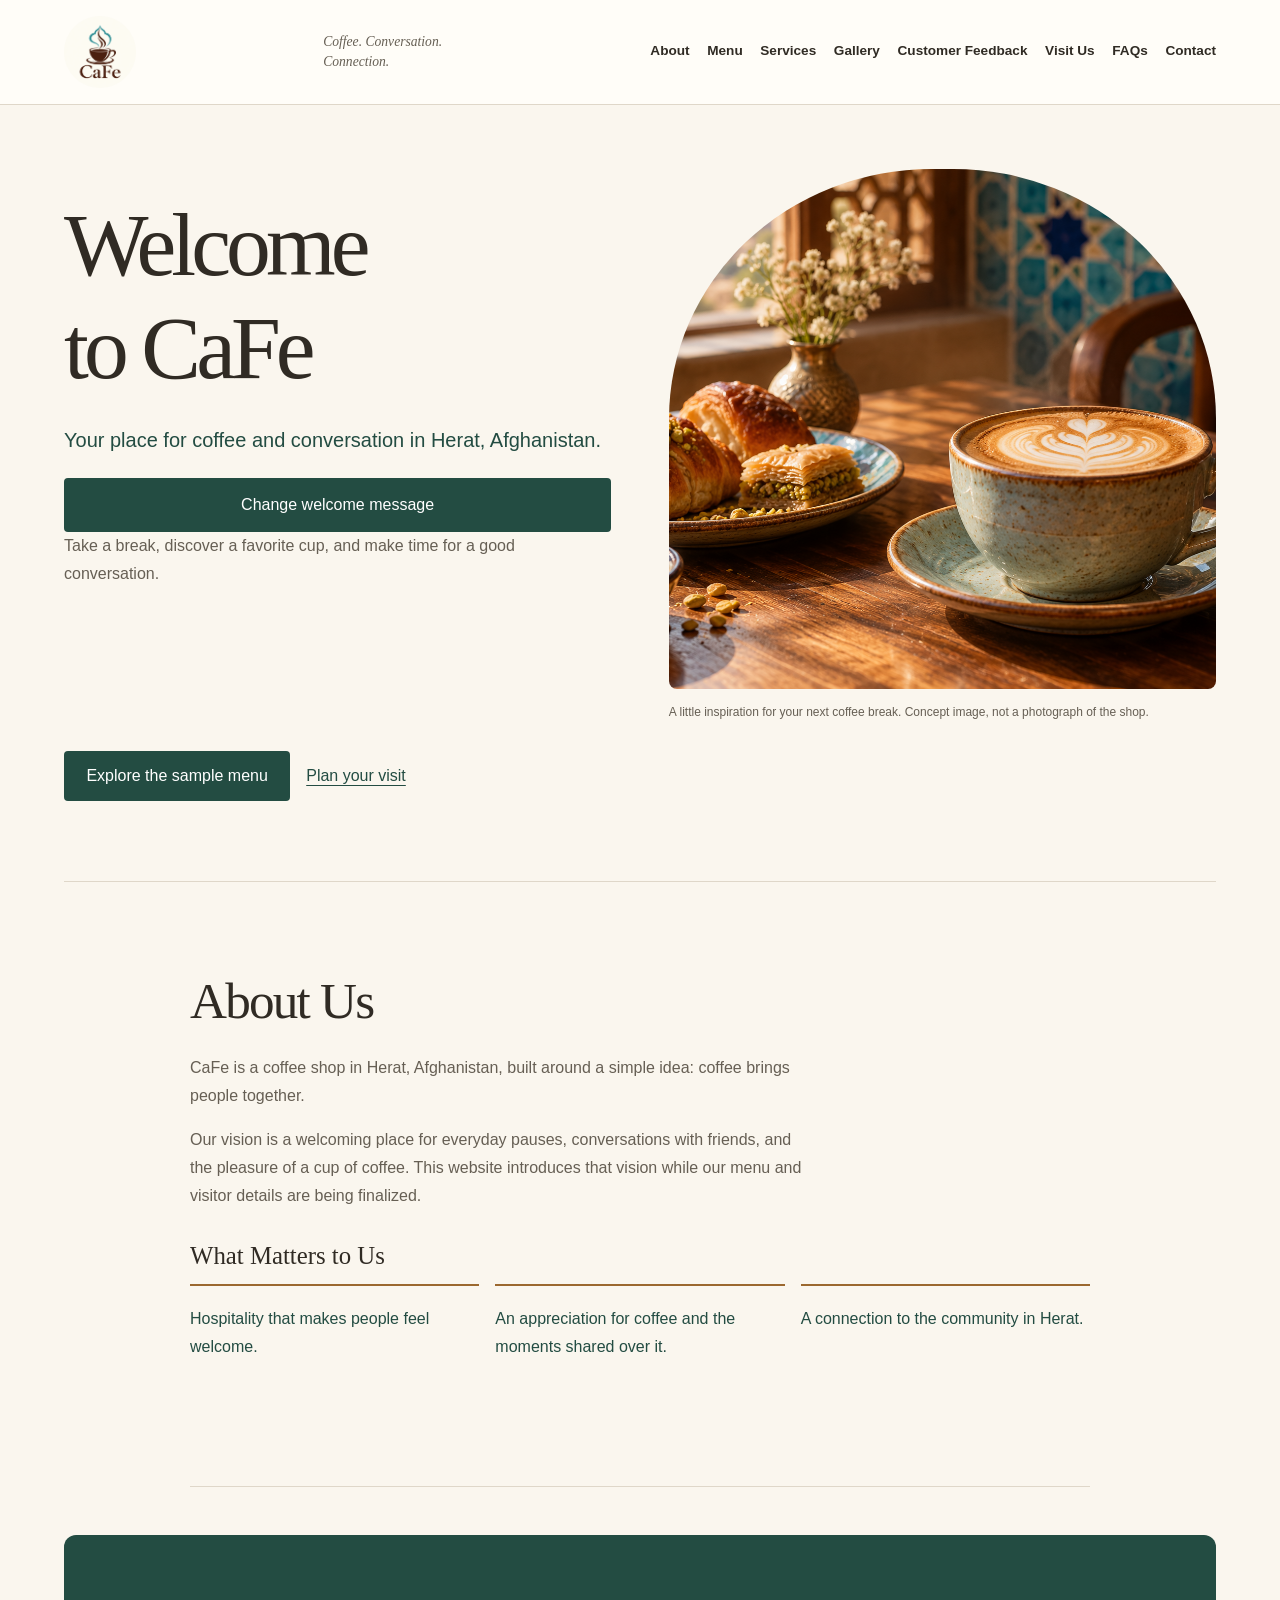
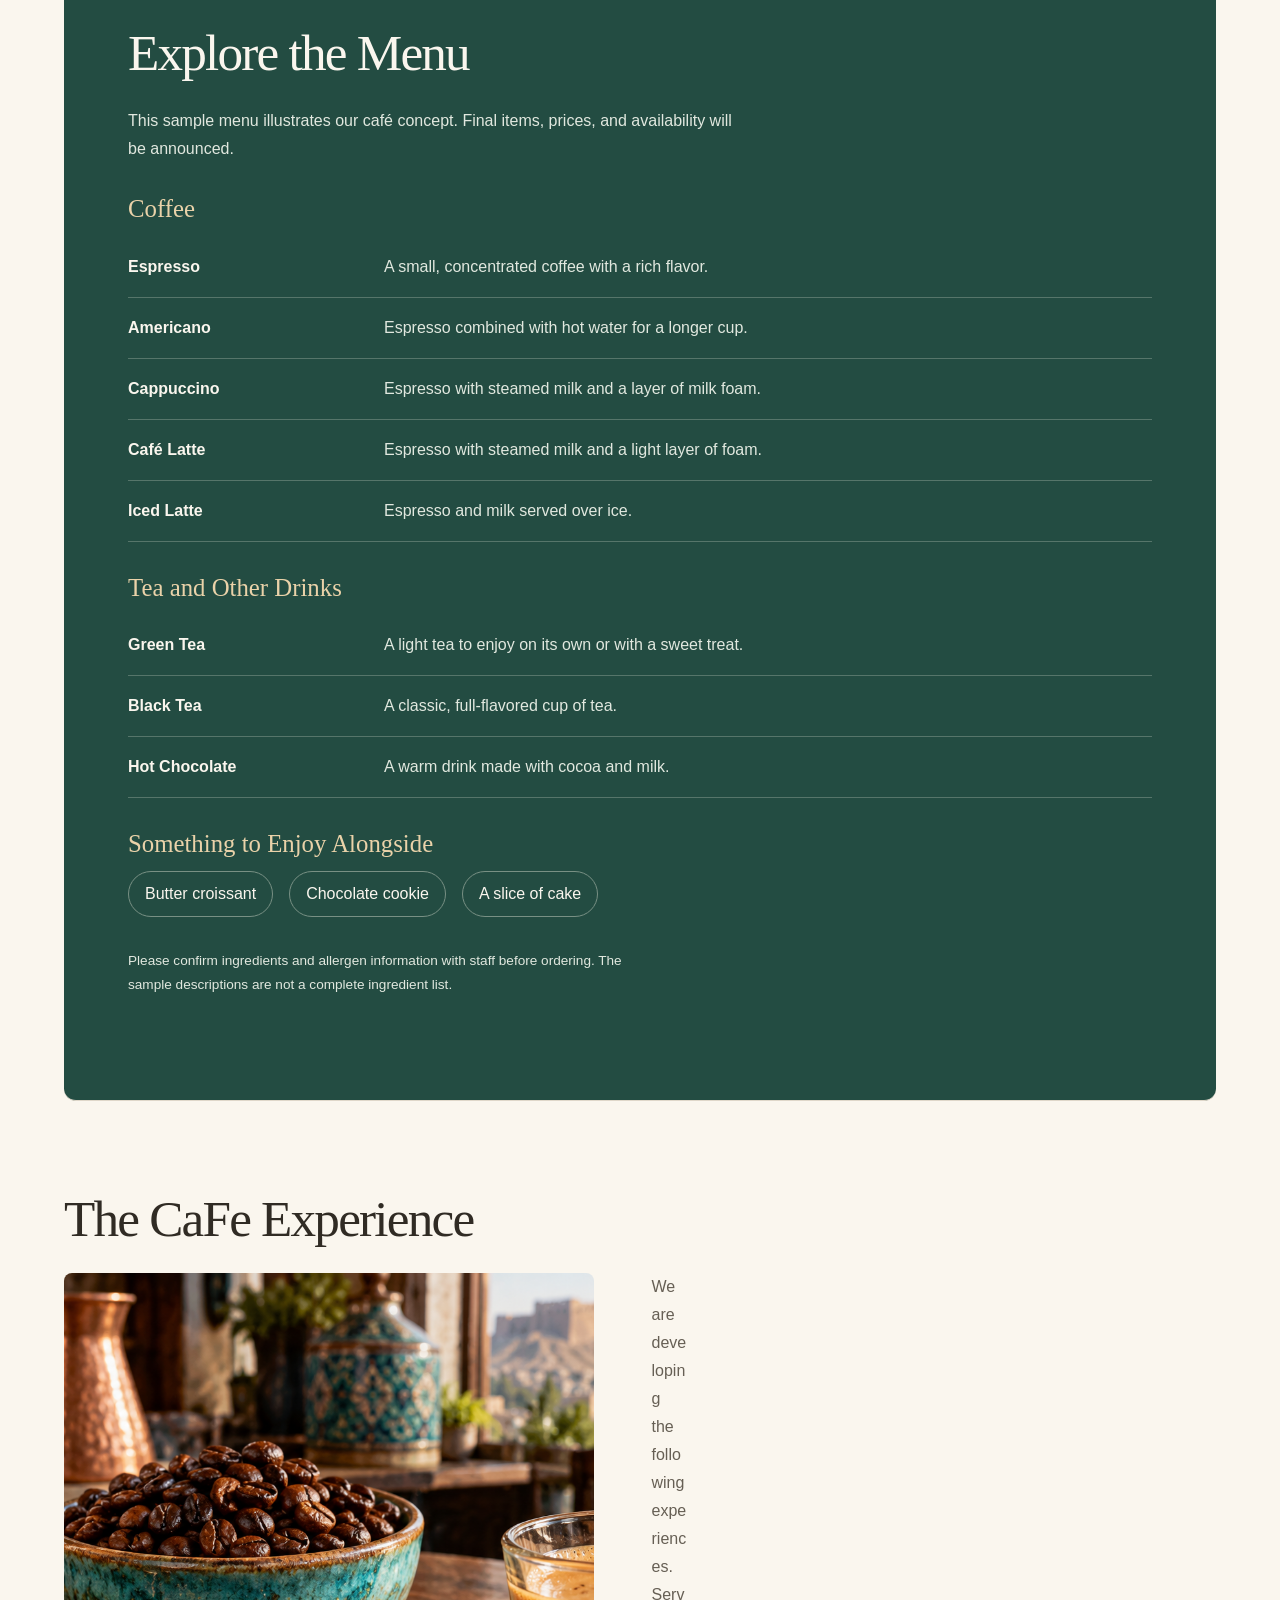
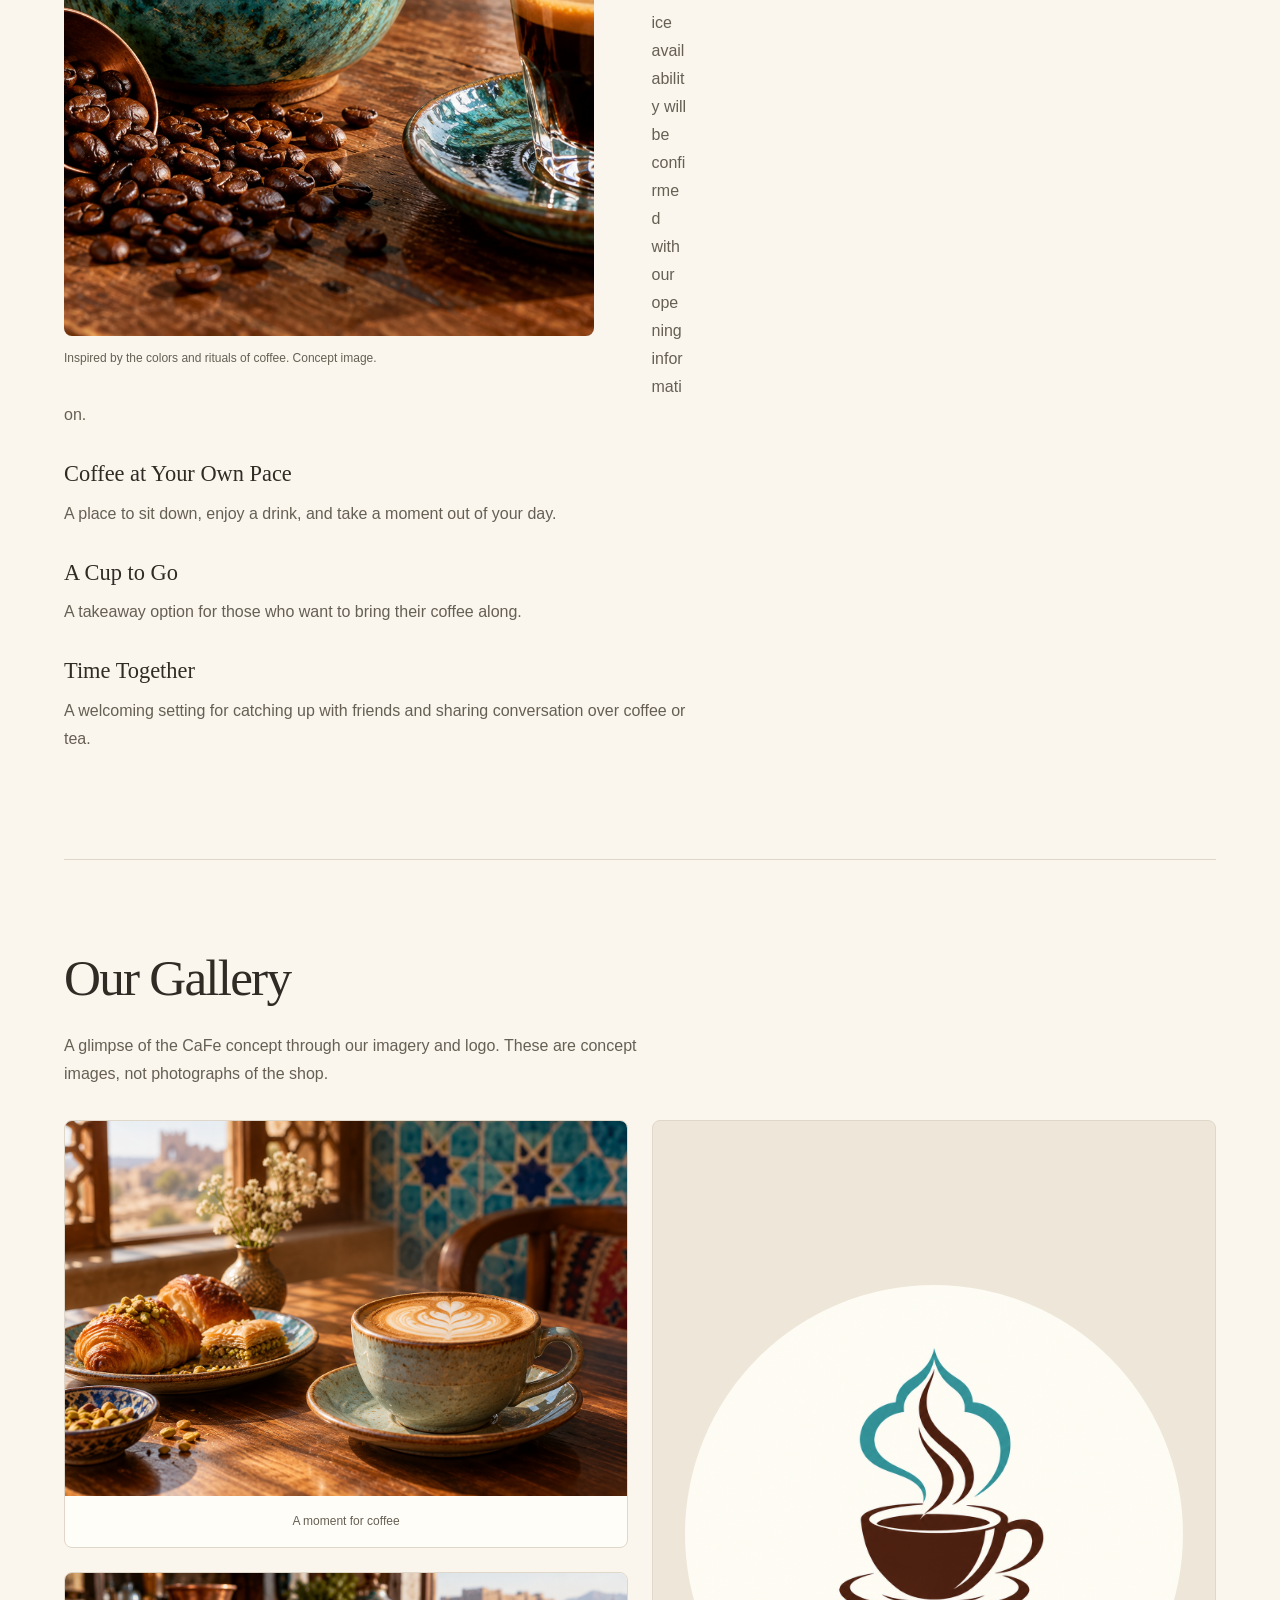
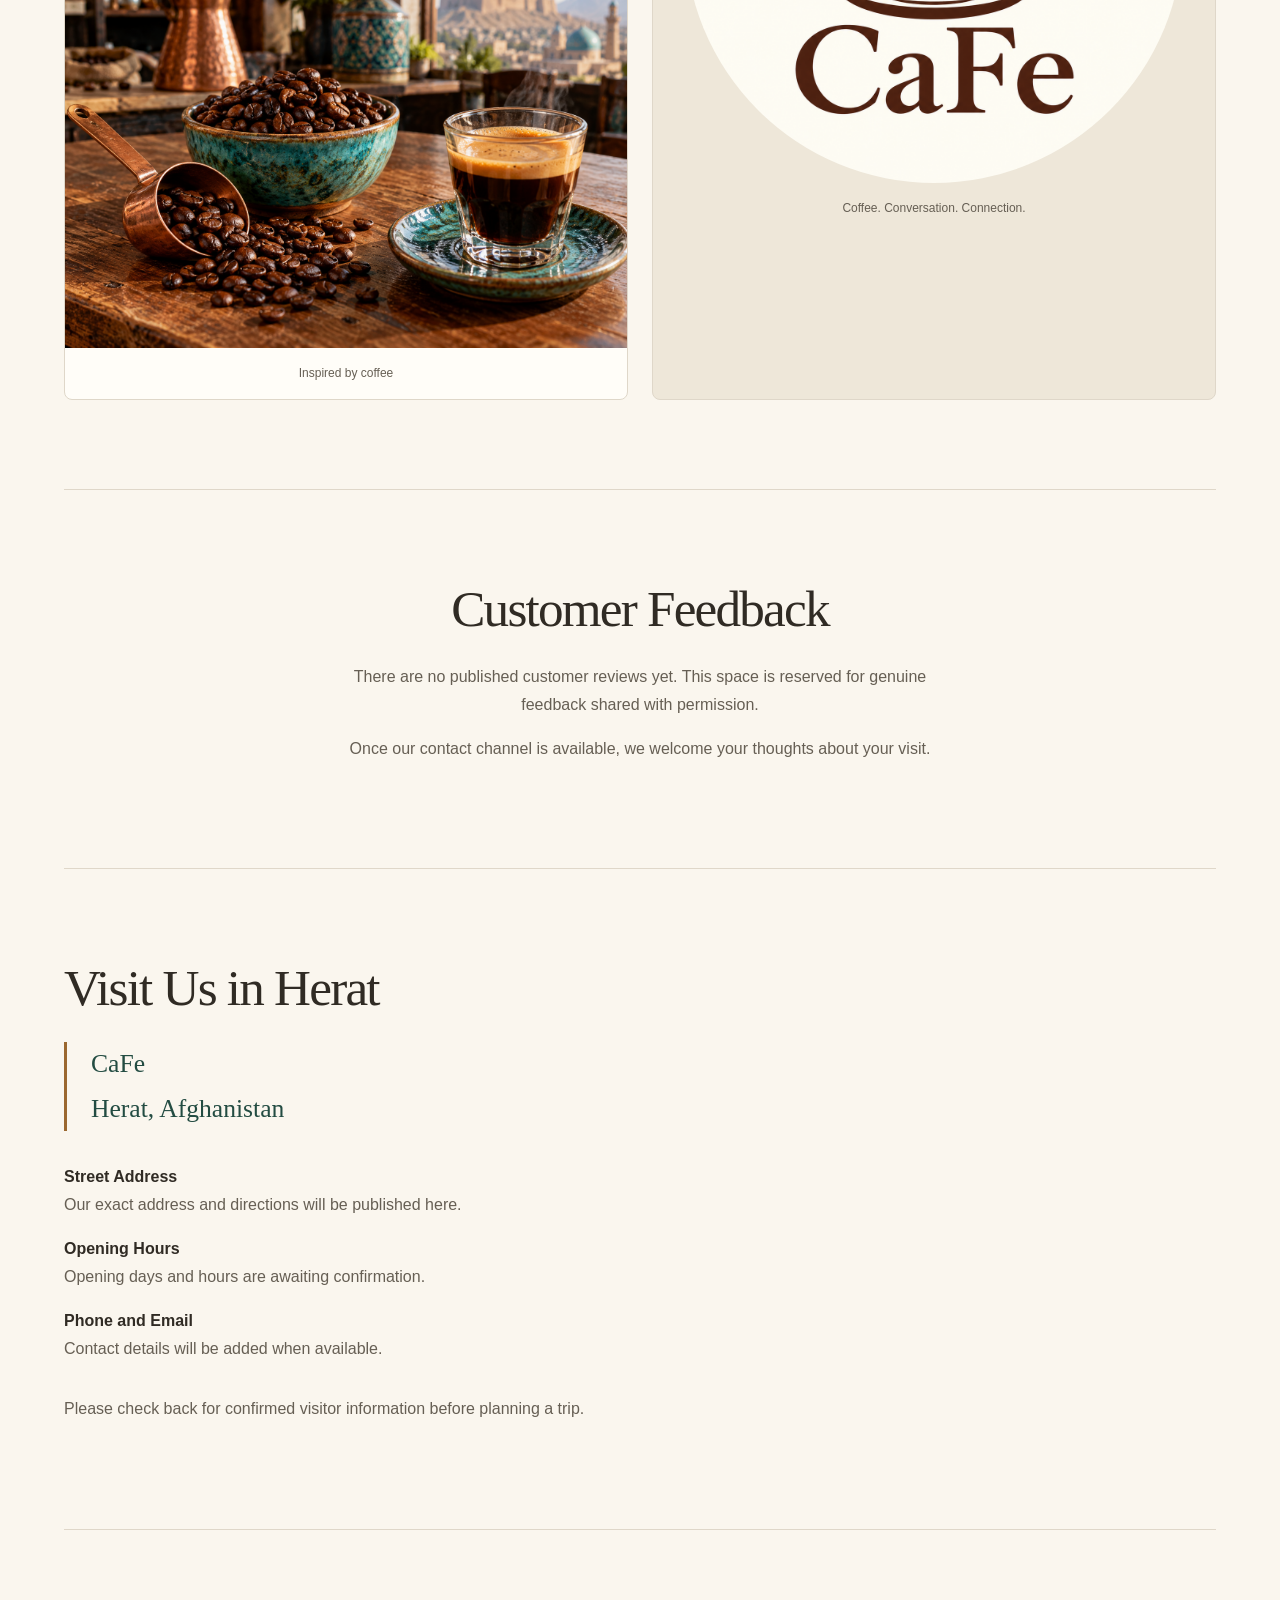
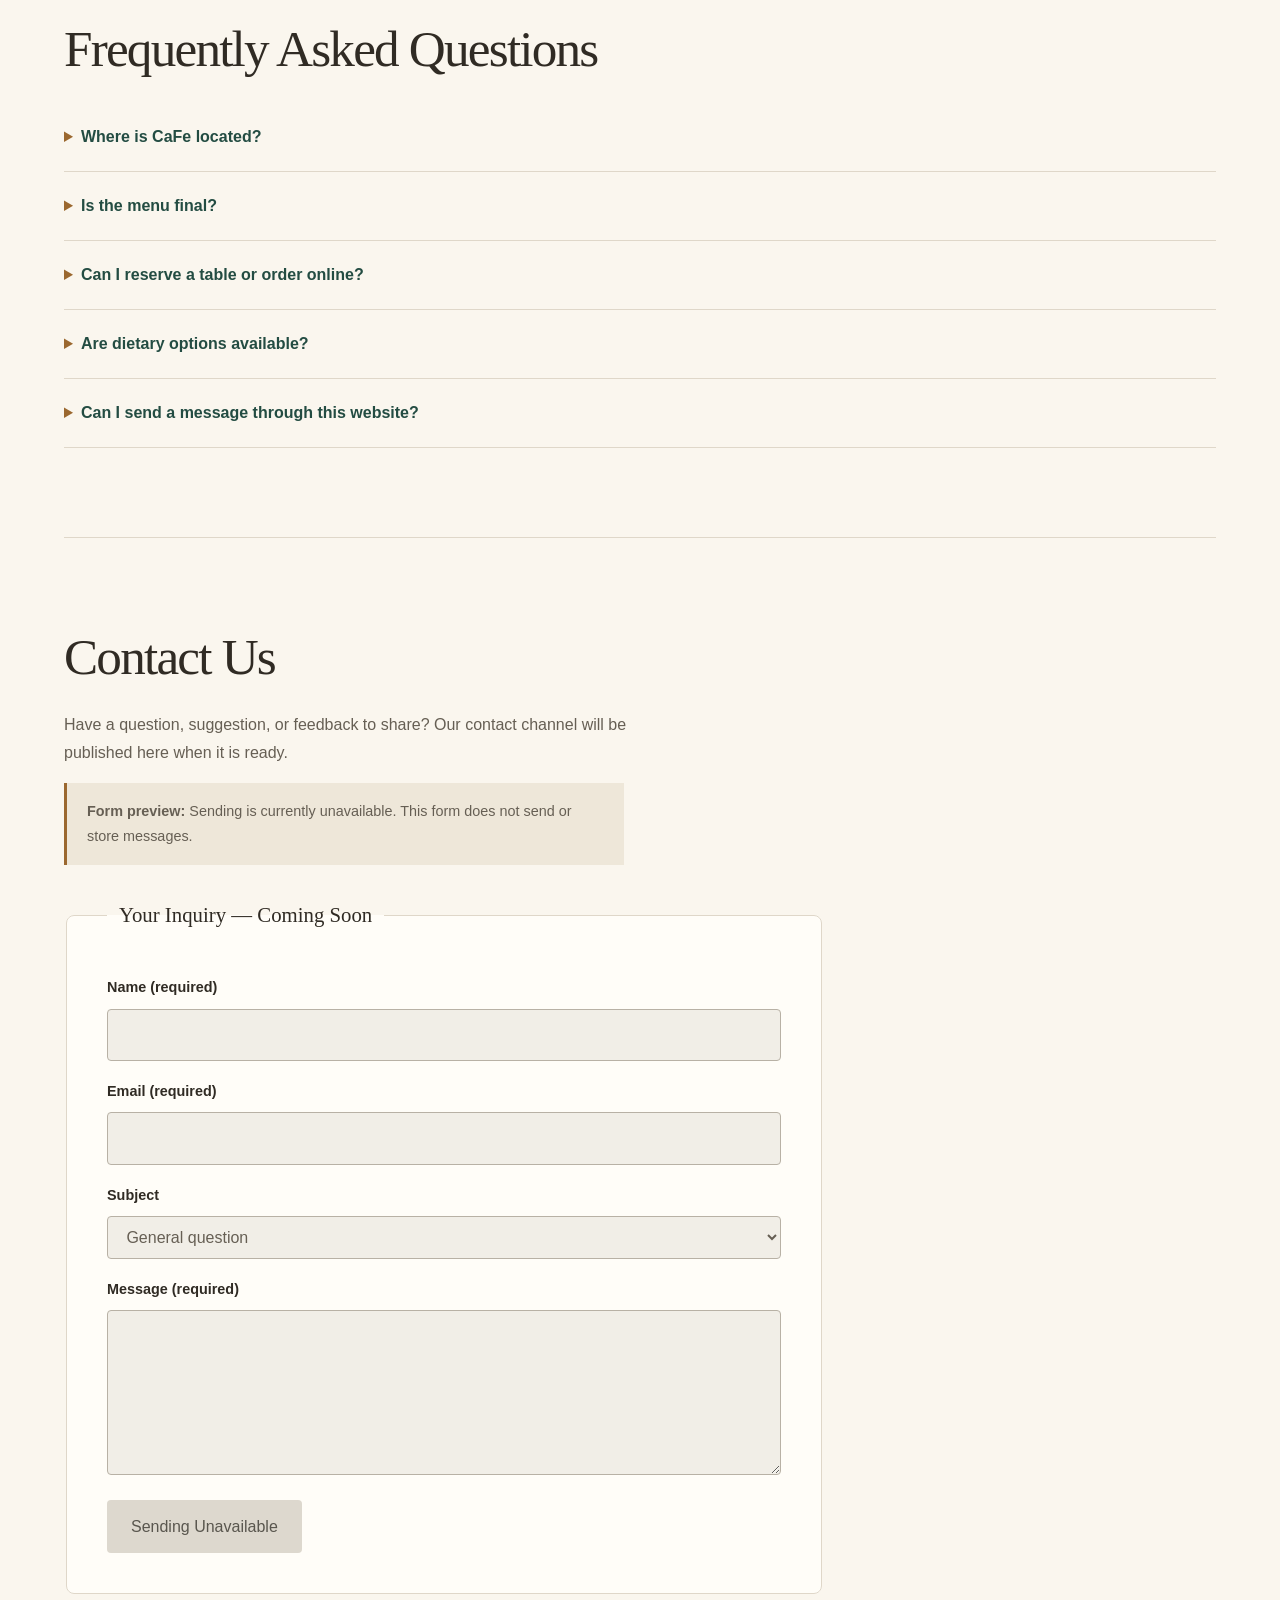
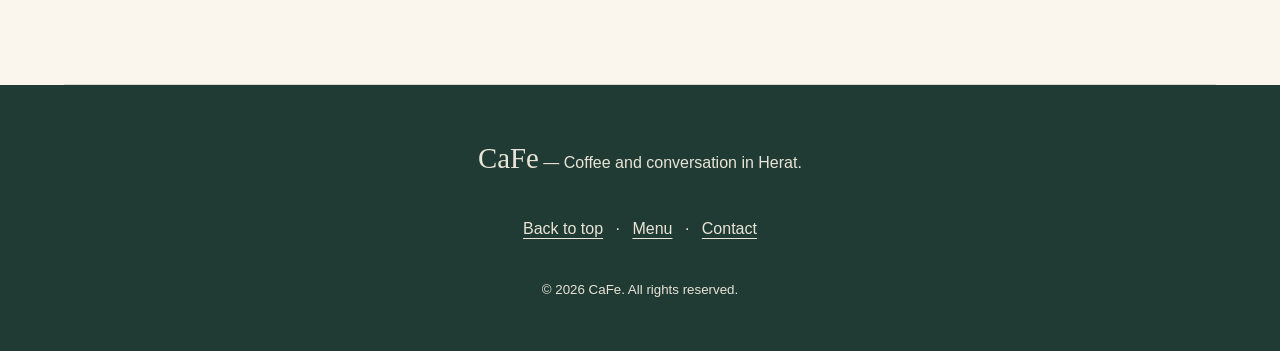
==== commit f1423f65: "Done" ====
--- a/index.html
+++ b/index.html
@@ -15,7 +15,8 @@
       href="https://fonts.googleapis.com/css2?family=Playwrite+AR+Guides&display=swap"
       rel="stylesheet"
     />
-    
+
+ 
   </head>
   <body>
     <a href="#main-content">Skip to main content</a>
@@ -61,6 +62,7 @@
         <p id="hero-description">
           Your place for coffee and conversation in Herat, Afghanistan.
         </p>
+        <button id="change-welcome" type="button">Change welcome message</button>
         <p>
           Take a break, discover a favorite cup, and make time for a good
           conversation.
@@ -354,5 +356,10 @@
       <p><small>&copy; 2026 CaFe. All rights reserved.</small></p>
     </footer>
     <script src="assets/js/navigation.js" defer></script>
+
+    <!-- <script src="assets/js/main.js"></script> -->
+     <script src="assets/js/script.js"></script>
+
+
   </body>
 </html>
--- a/assets/css/style.css
+++ b/assets/css/style.css
@@ -529,8 +529,10 @@
     color: #e9c18c;
 }
 
+
 footer p:last-child {
     margin-bottom: 0;
+    
 }
 
 /* Give the navigation its own row on tablets and smaller laptops. */
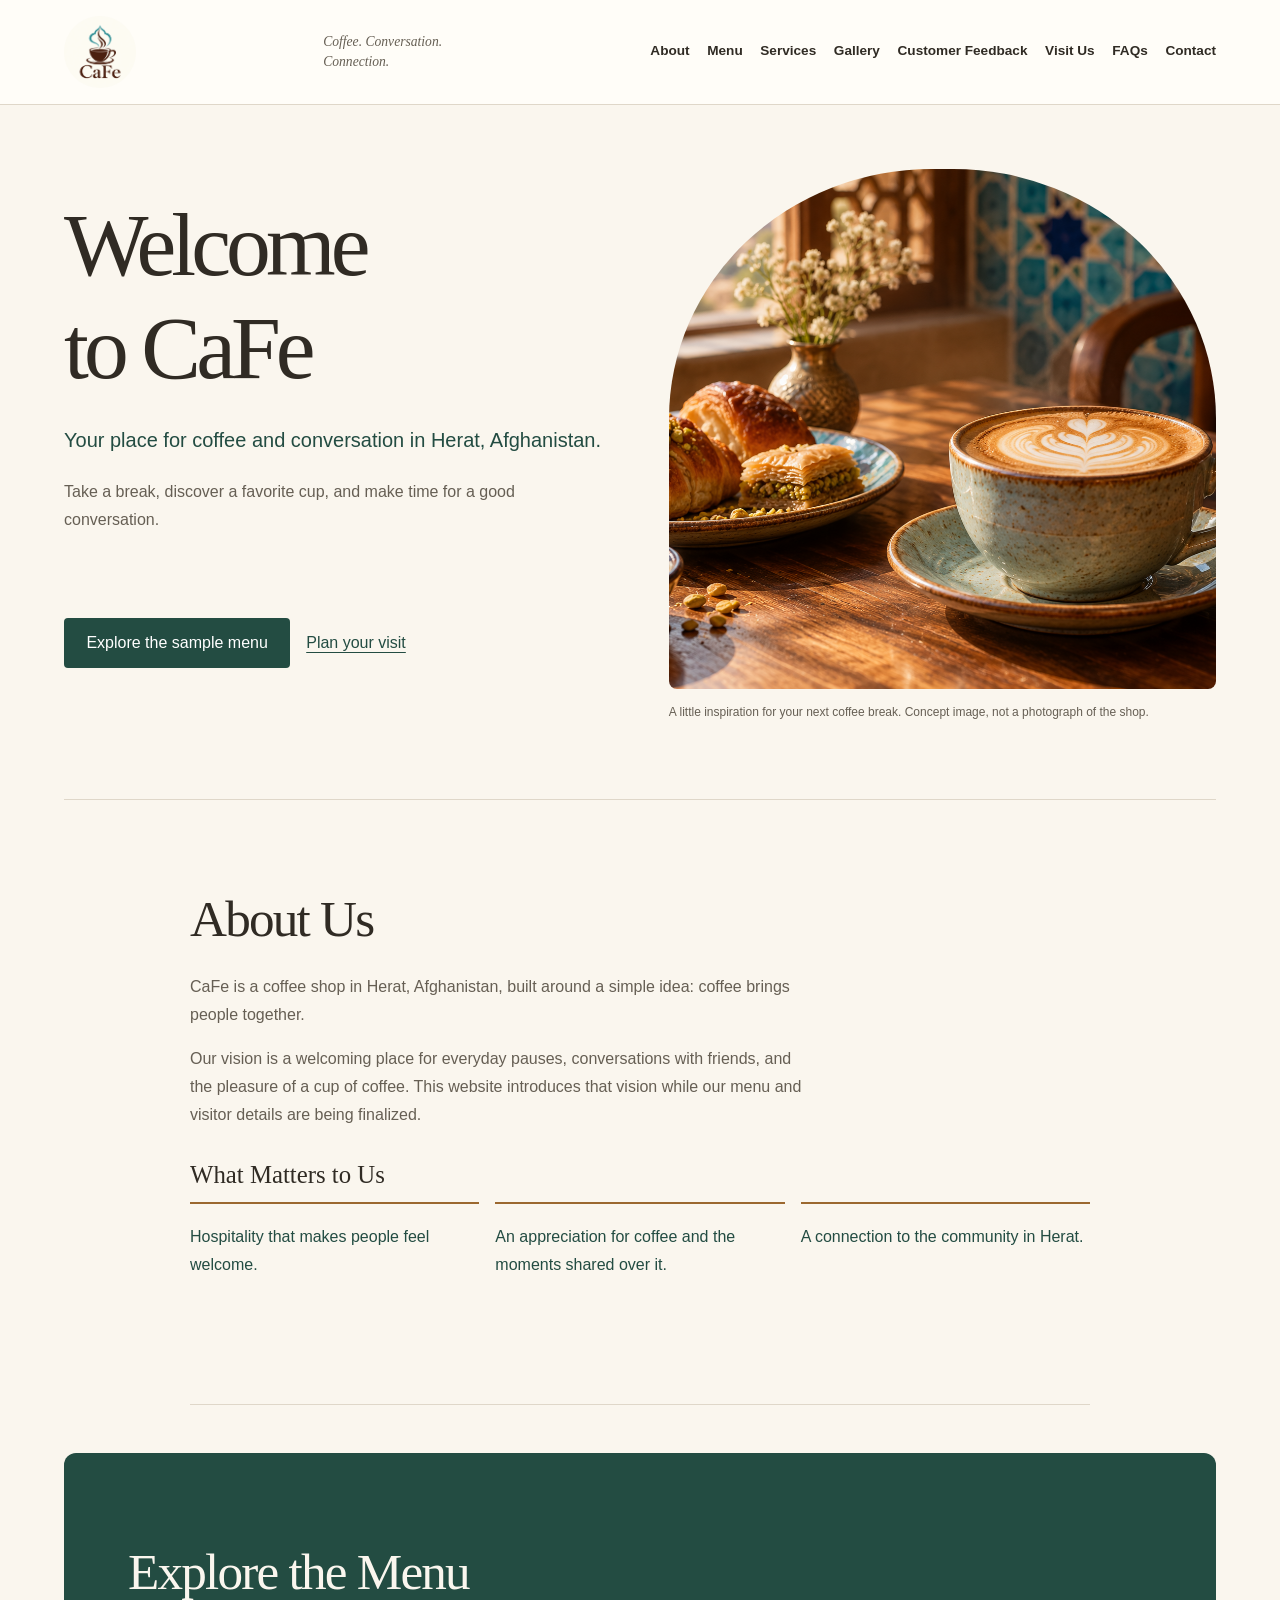
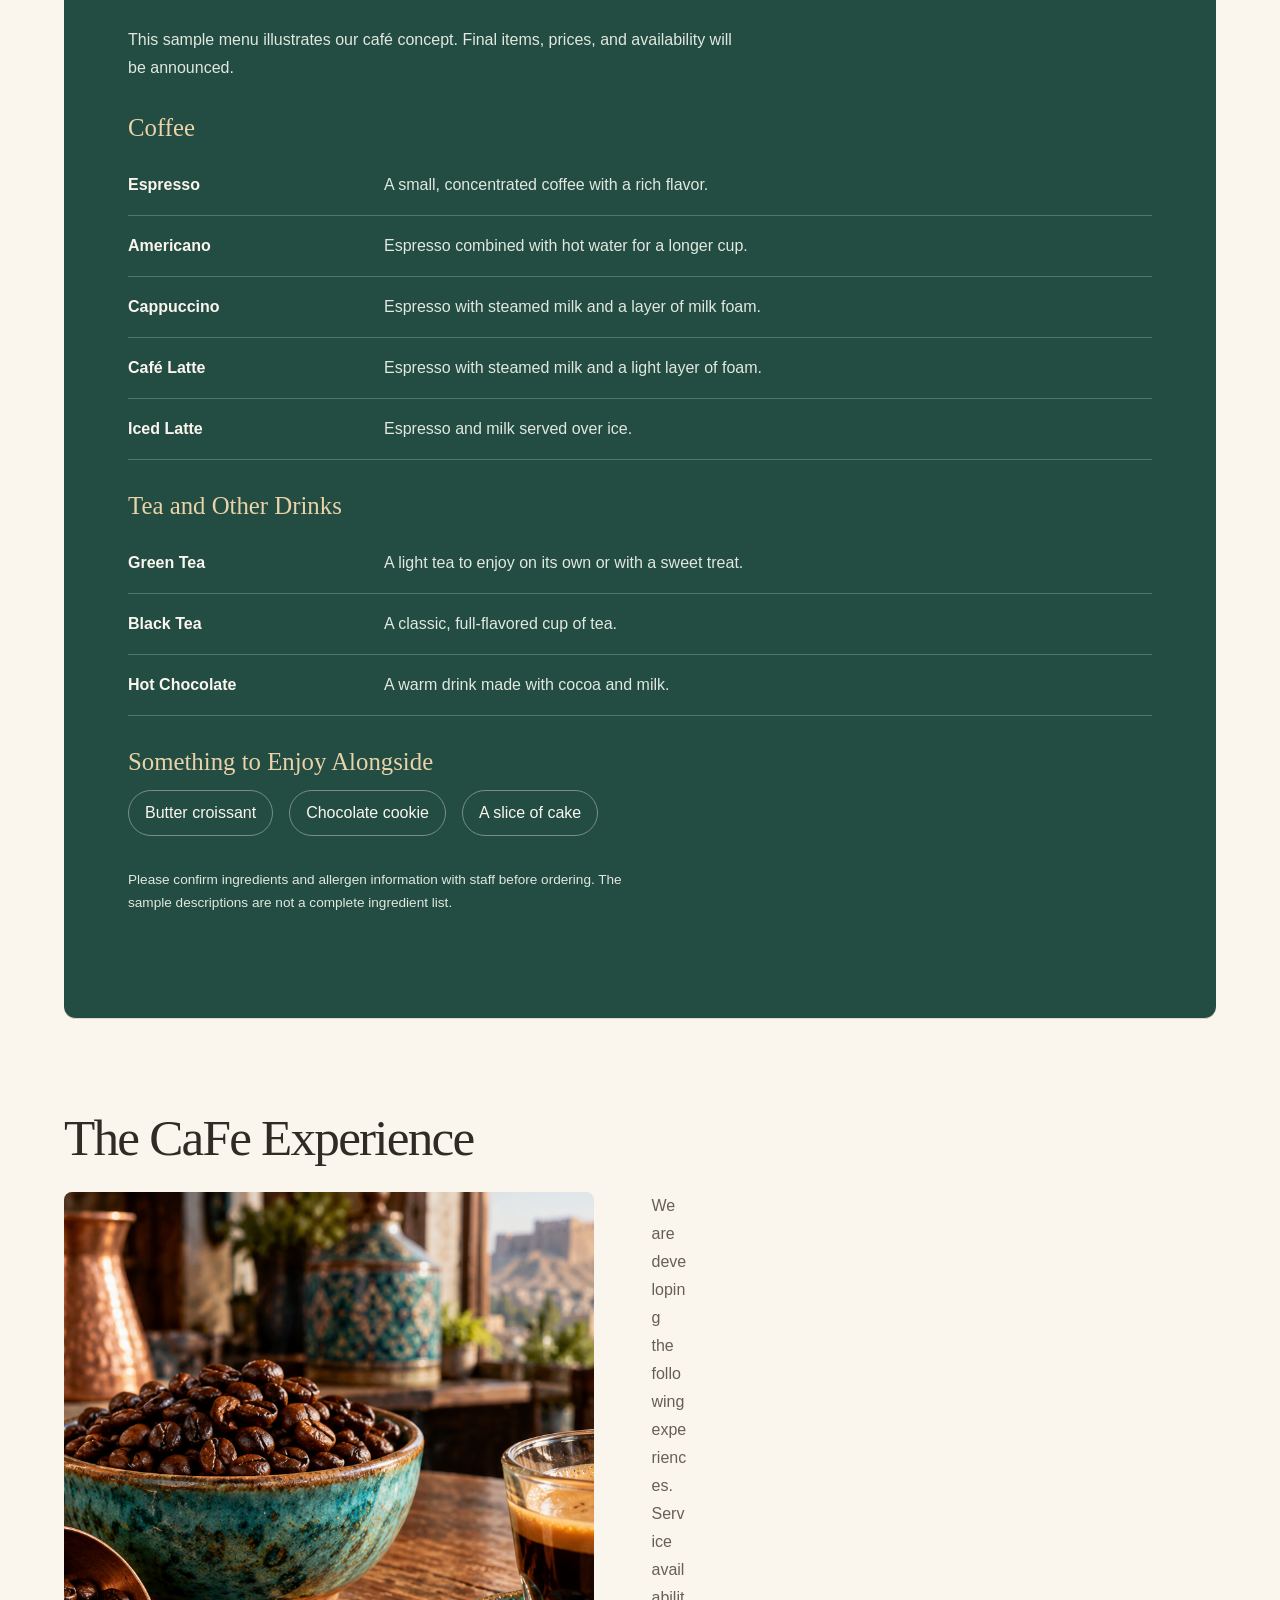
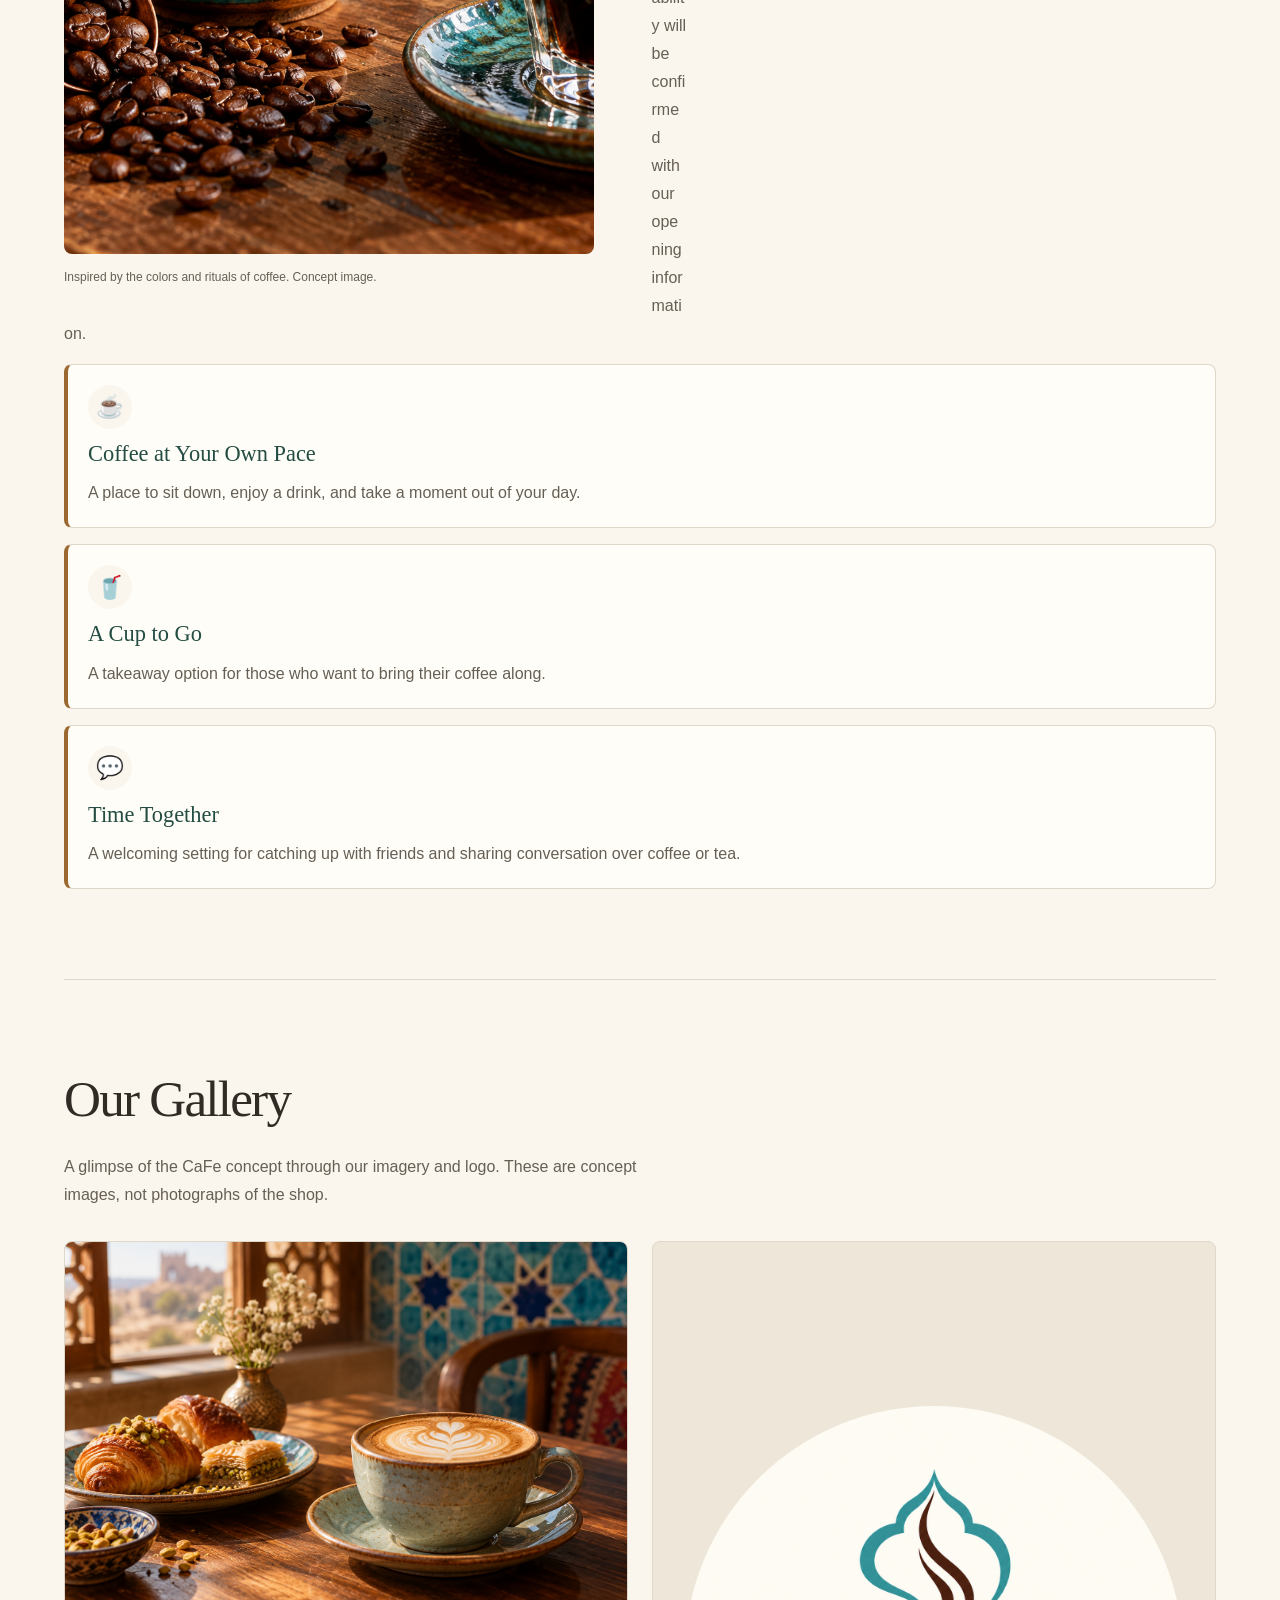
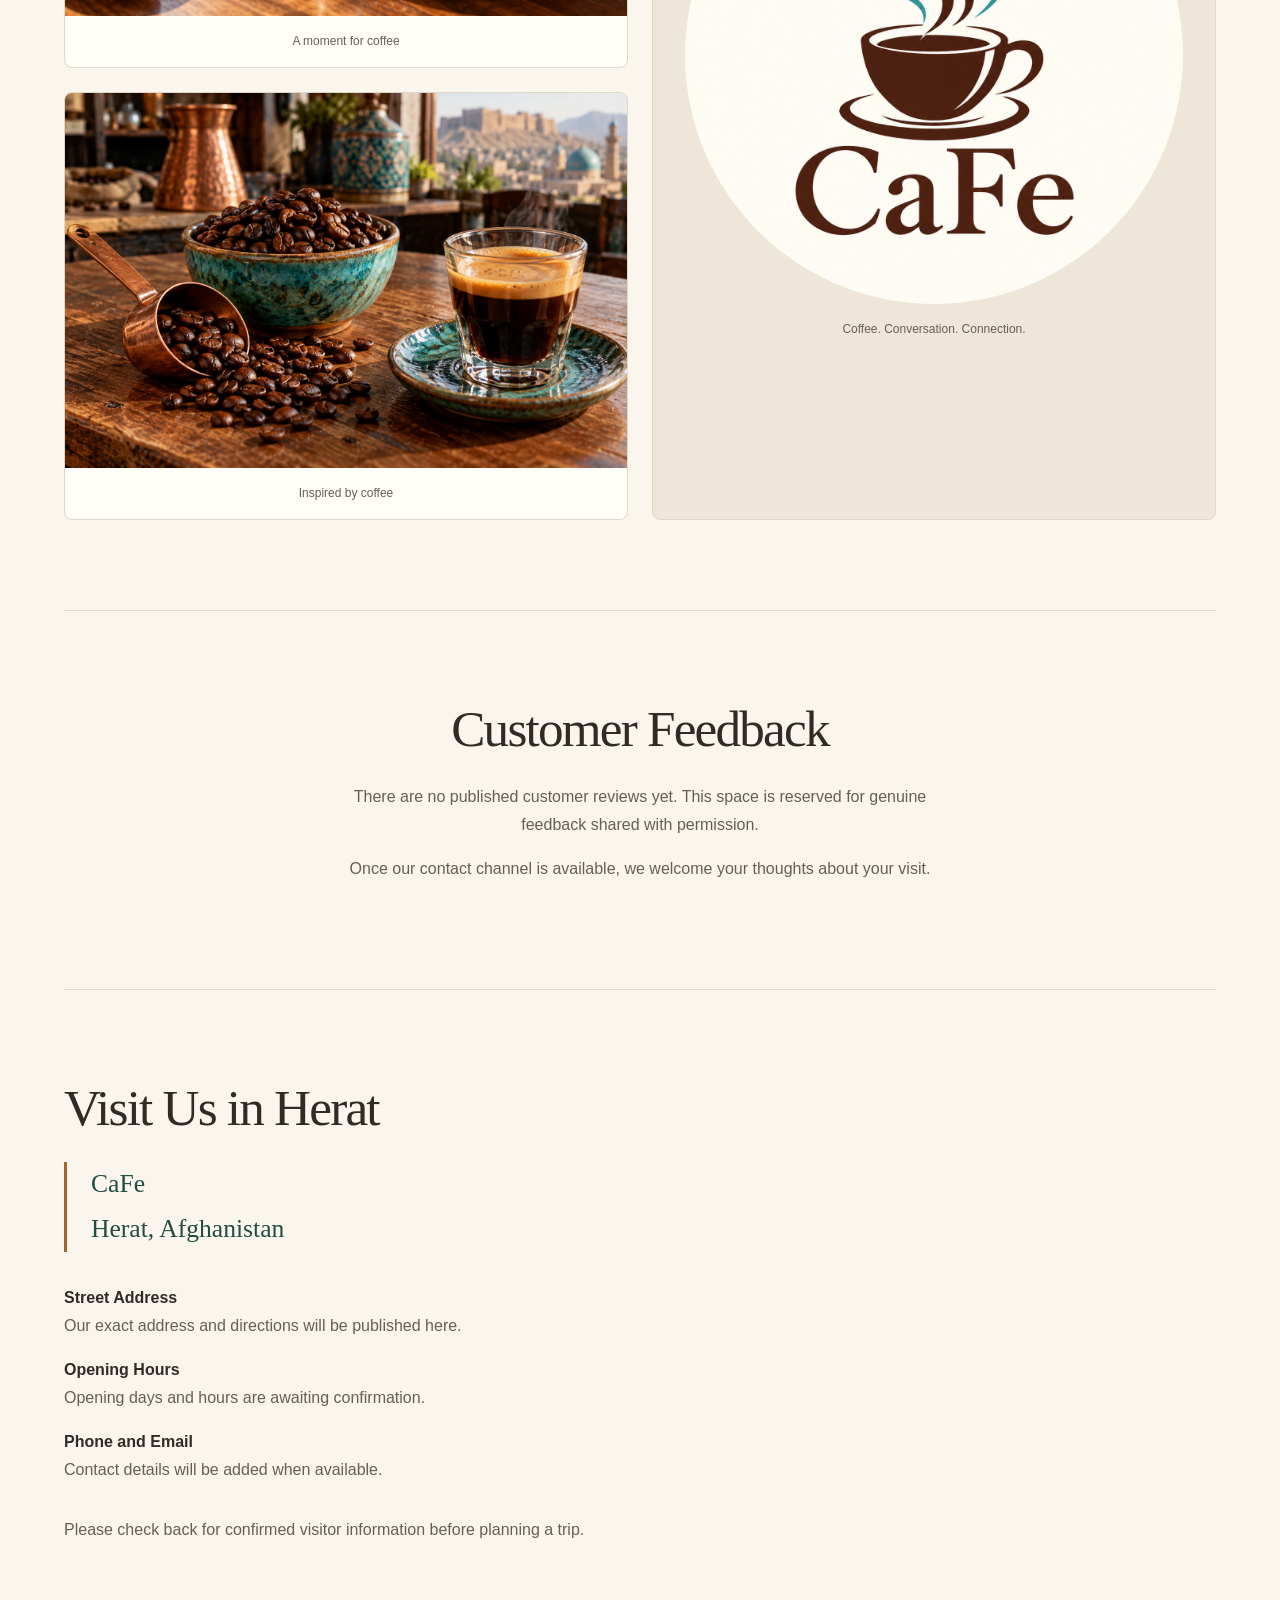
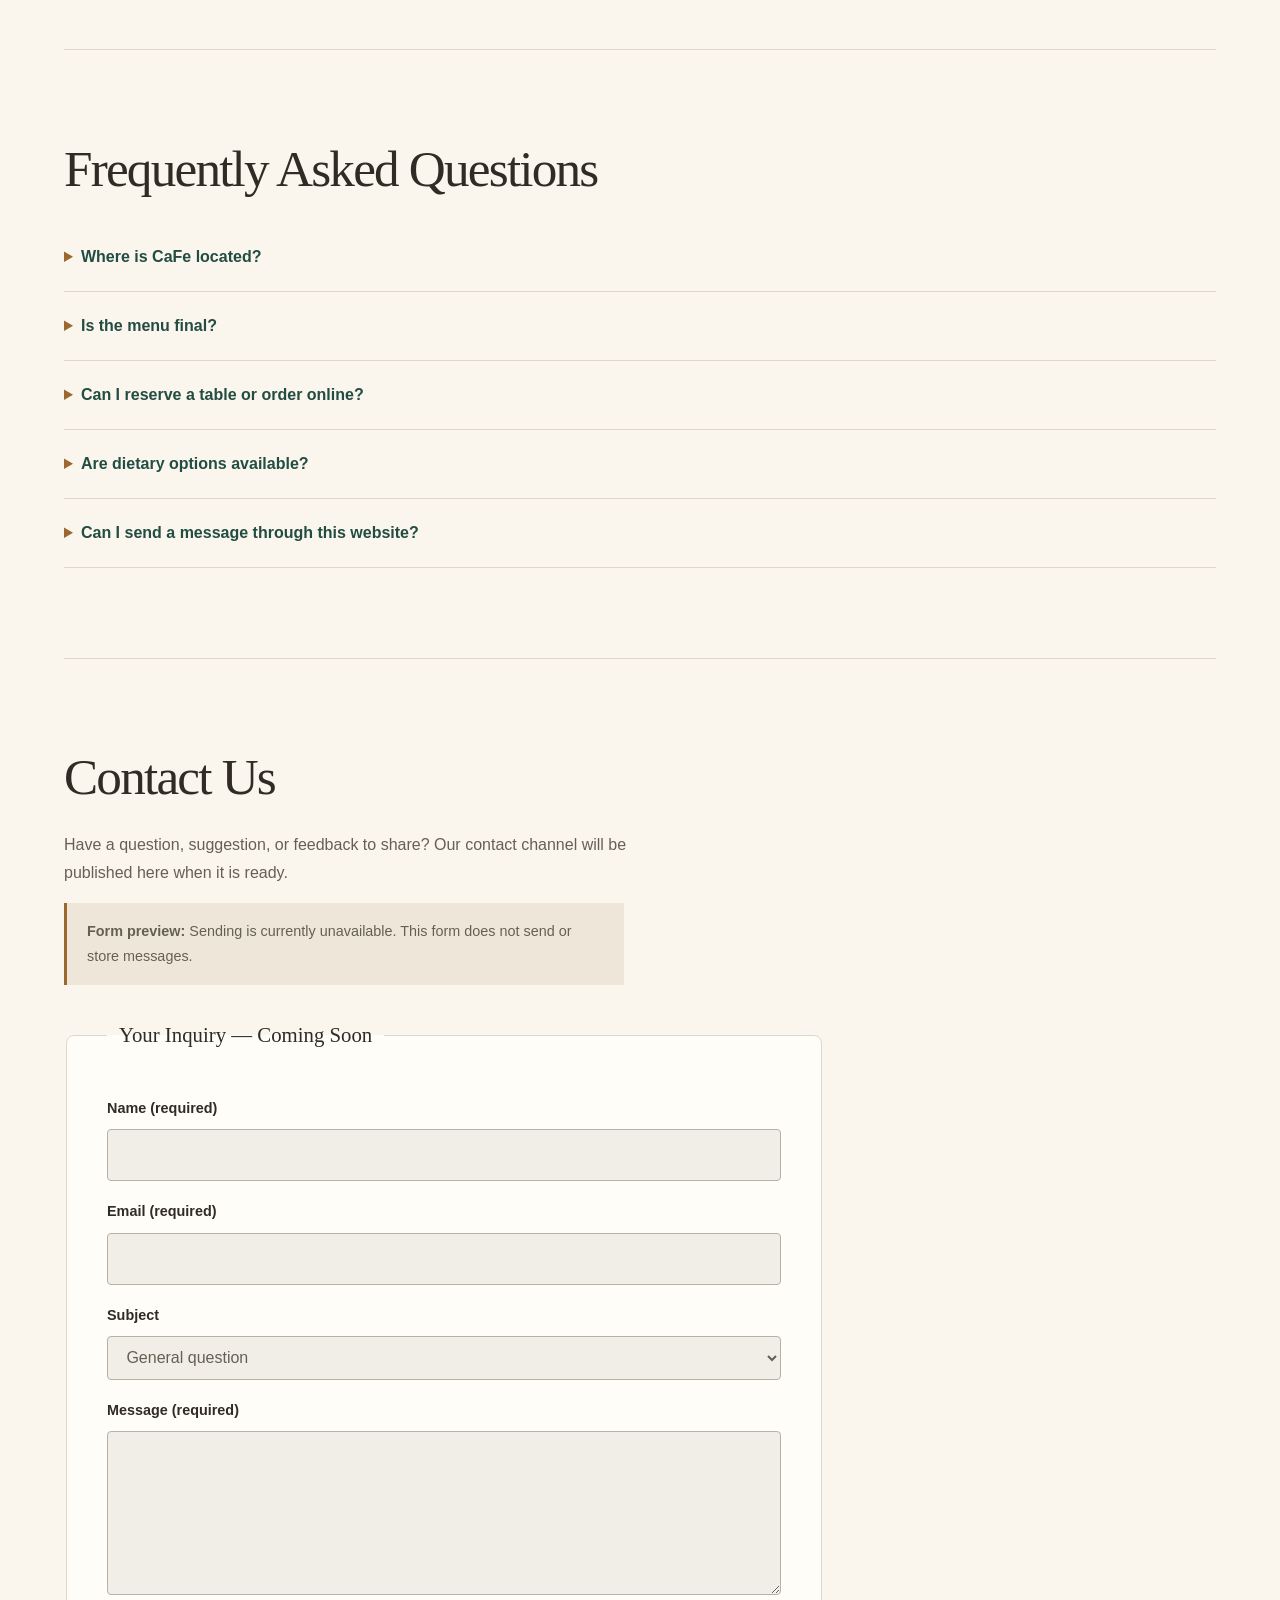
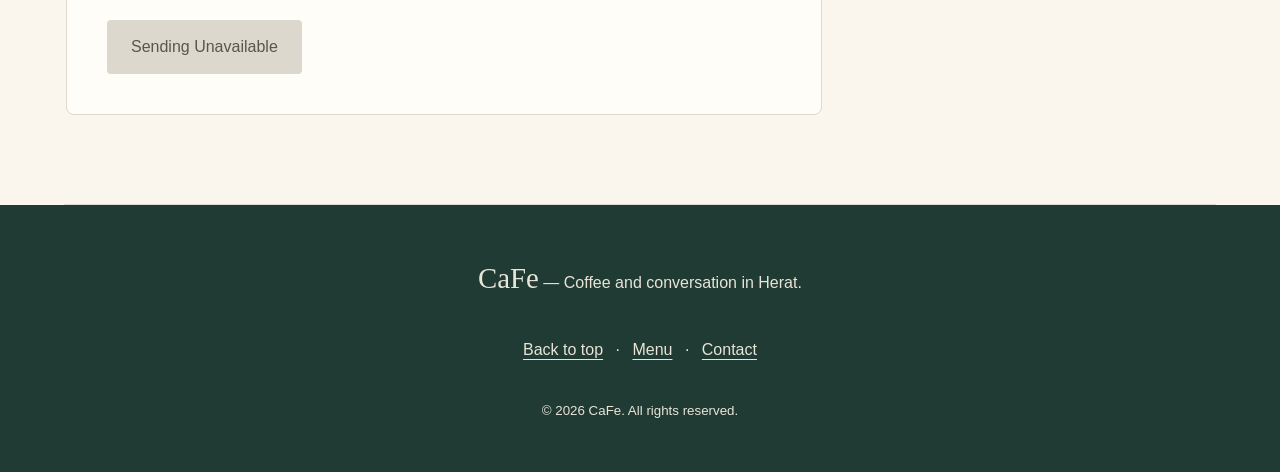
==== commit b49d4783: "Done" ====
--- a/index.html
+++ b/index.html
@@ -62,7 +62,7 @@
         <p id="hero-description">
           Your place for coffee and conversation in Herat, Afghanistan.
         </p>
-        <button id="change-welcome" type="button">Change welcome message</button>
+        <!-- <button id="change-welcome" type="button">Change welcome message</button> -->
         <p>
           Take a break, discover a favorite cup, and make time for a good
           conversation.
@@ -165,17 +165,8 @@
           We are developing the following experiences. Service availability will
           be confirmed with our opening information.
         </p>
-        <h3>Coffee at Your Own Pace</h3>
-        <p>
-          A place to sit down, enjoy a drink, and take a moment out of your day.
-        </p>
-        <h3>A Cup to Go</h3>
-        <p>A takeaway option for those who want to bring their coffee along.</p>
-        <h3>Time Together</h3>
-        <p>
-          A welcoming setting for catching up with friends and sharing
-          conversation over coffee or tea.
-        </p>
+        <div id="services-list" class="services-list"></div>
+        <noscript><p>Enable JavaScript to explore our planned café services.</p></noscript>
       </section>
 
       <section id="gallery" aria-labelledby="gallery-title">
--- a/assets/css/style.css
+++ b/assets/css/style.css
@@ -324,6 +324,42 @@
 
 #services h3 {
     font-size: 1.4rem;
+}
+
+.services-list {
+    display: grid;
+    gap: 1rem;
+    /* Keep the cards beside the floated café image on wide screens. */
+    overflow: hidden;
+}
+
+.service-card {
+    padding: 1.25rem;
+    background: var(--paper);
+    border: 1px solid var(--line);
+    border-left: 4px solid var(--gold);
+    border-radius: 8px;
+}
+
+.service-icon {
+    display: inline-flex;
+    align-items: center;
+    justify-content: center;
+    width: 2.75rem;
+    height: 2.75rem;
+    margin-bottom: 0.75rem;
+    background: var(--cream);
+    border-radius: 50%;
+    font-size: 1.4rem;
+}
+
+.service-title {
+    margin-top: 0;
+    color: var(--green);
+}
+
+.service-description {
+    margin-bottom: 0;
 }
 
 .gallery-grid {
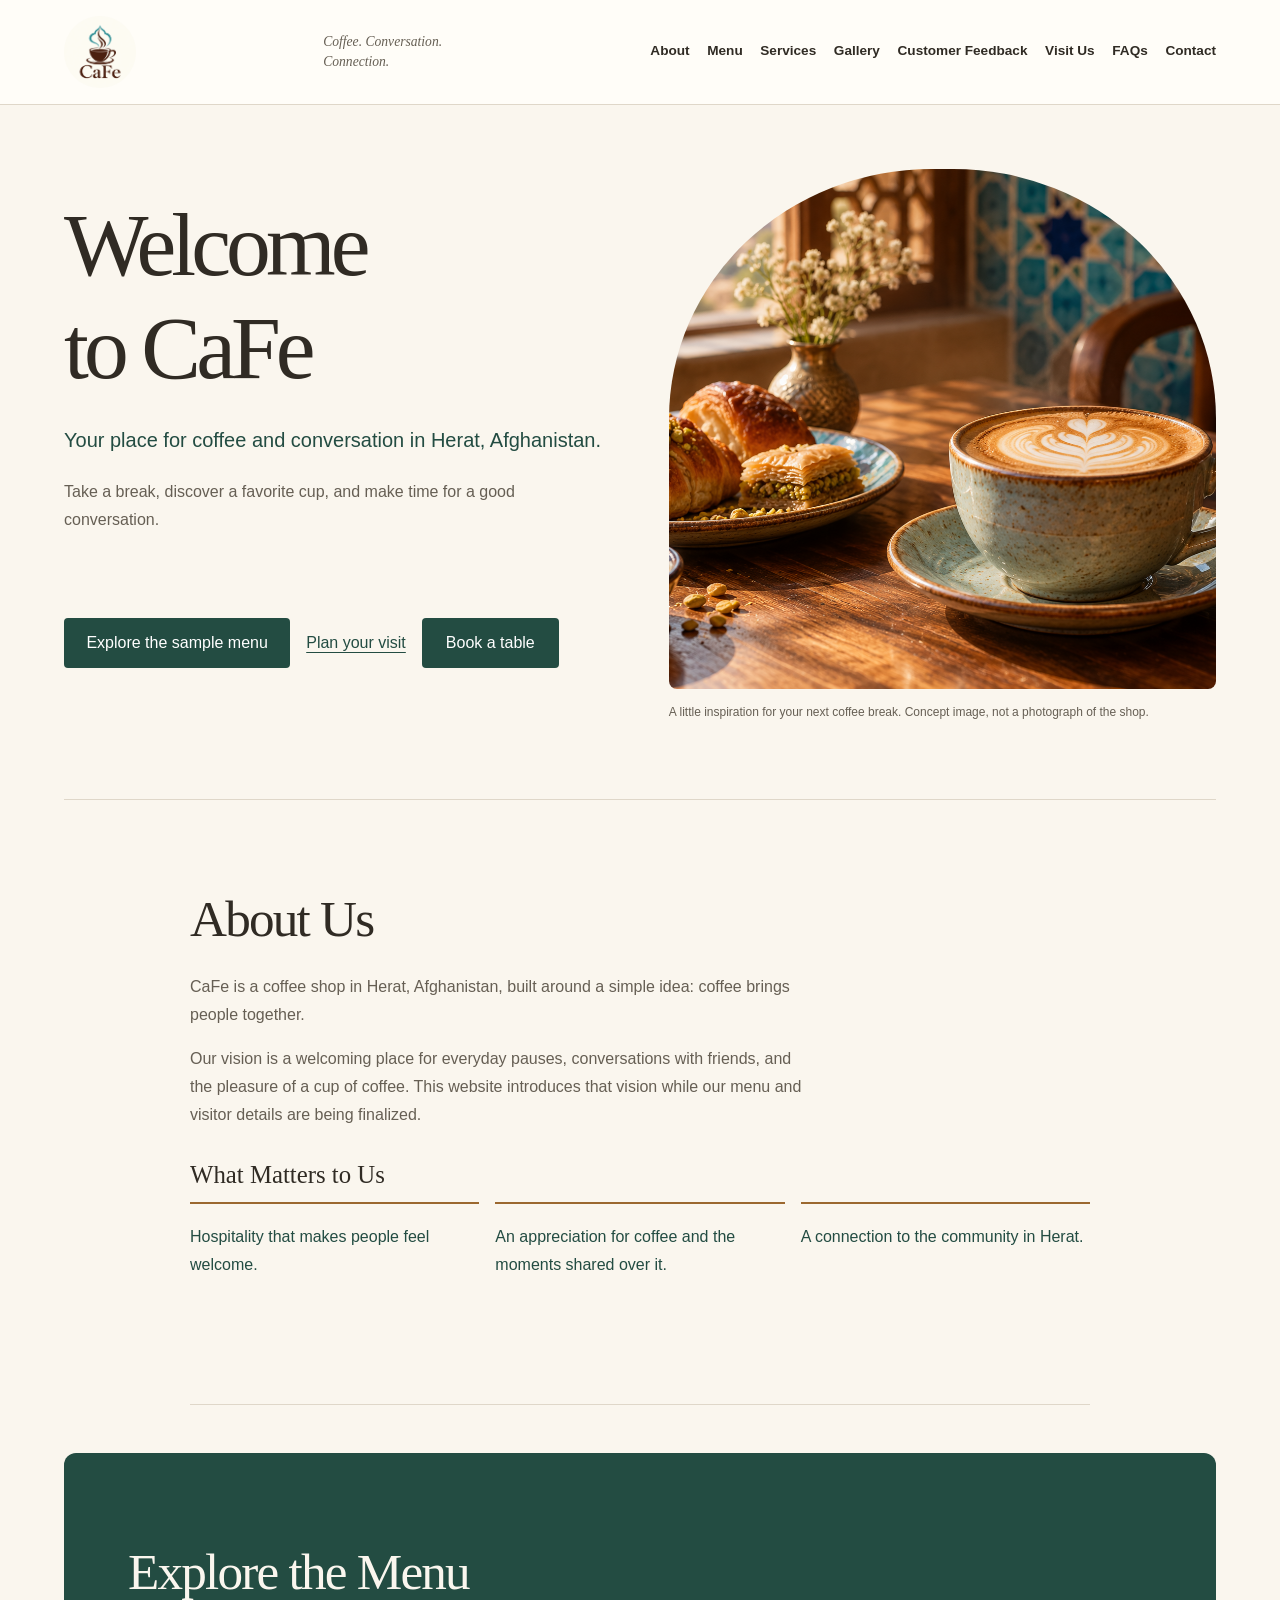
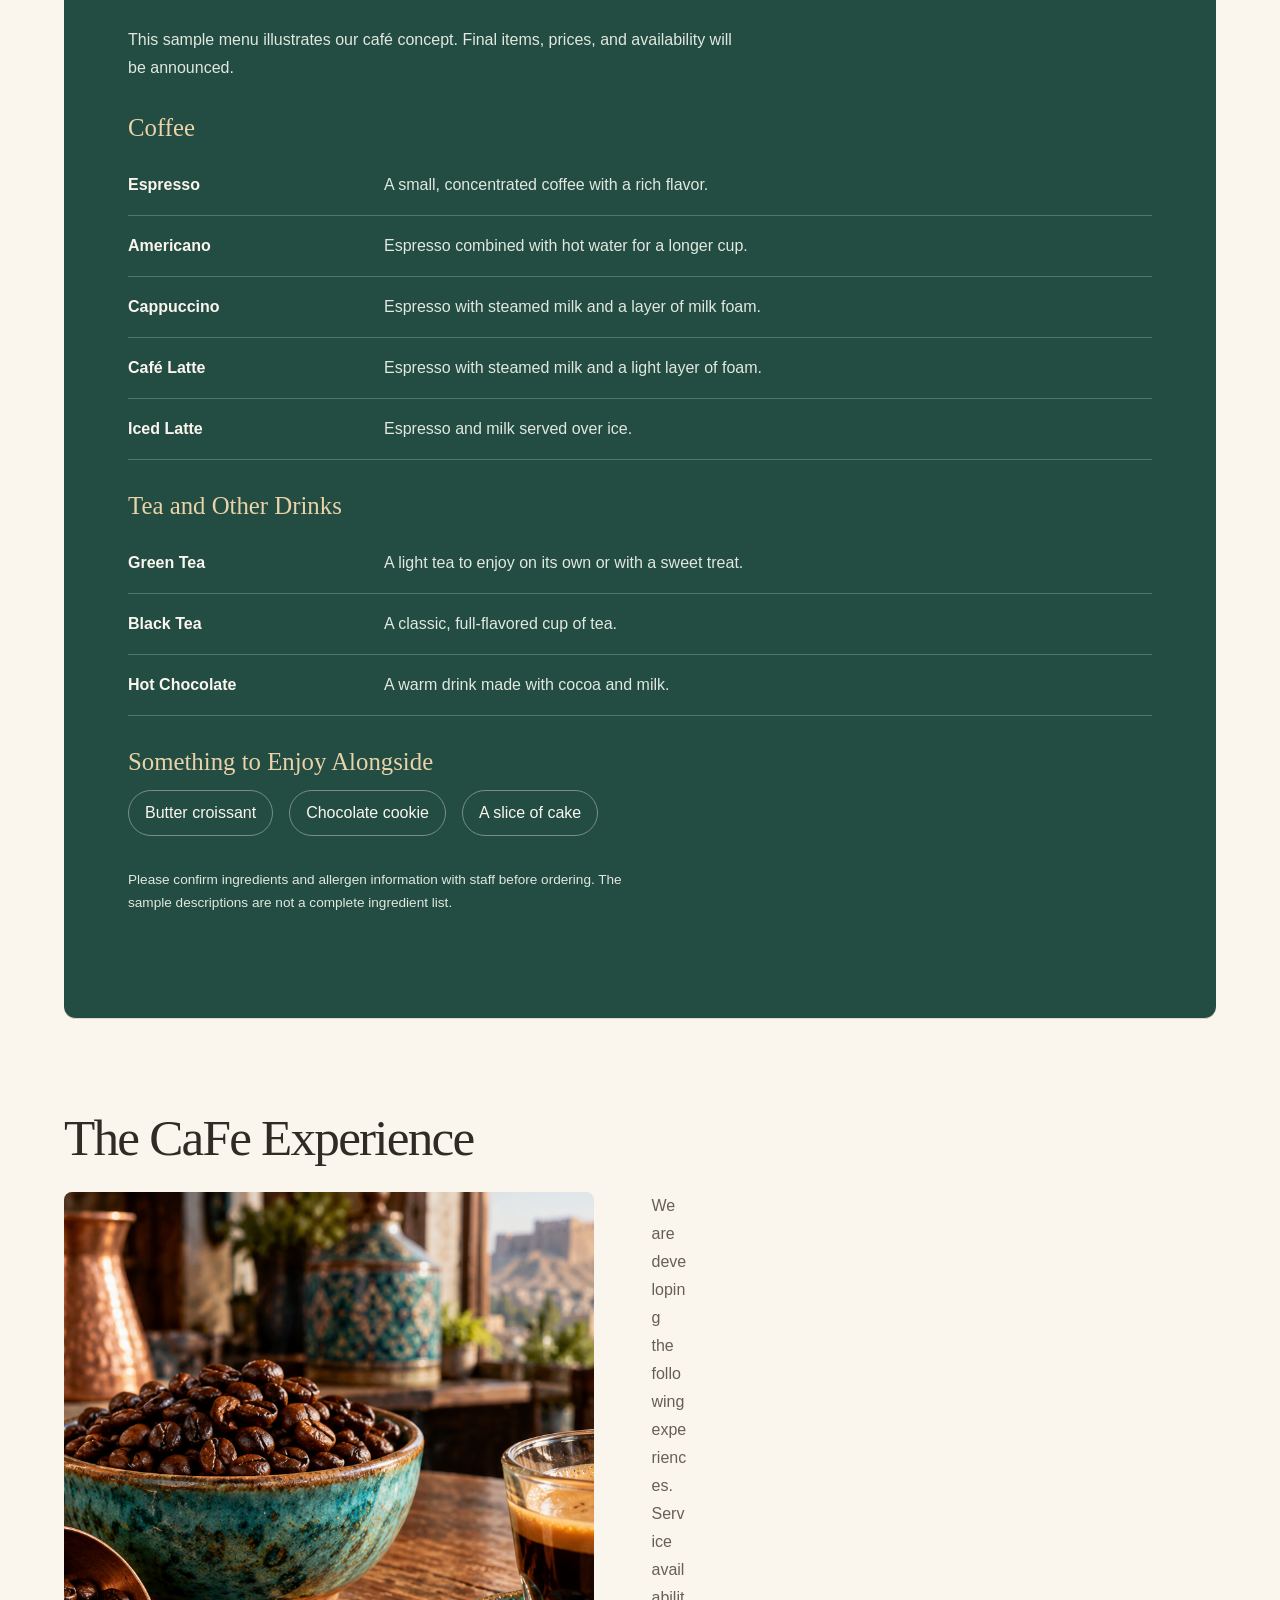
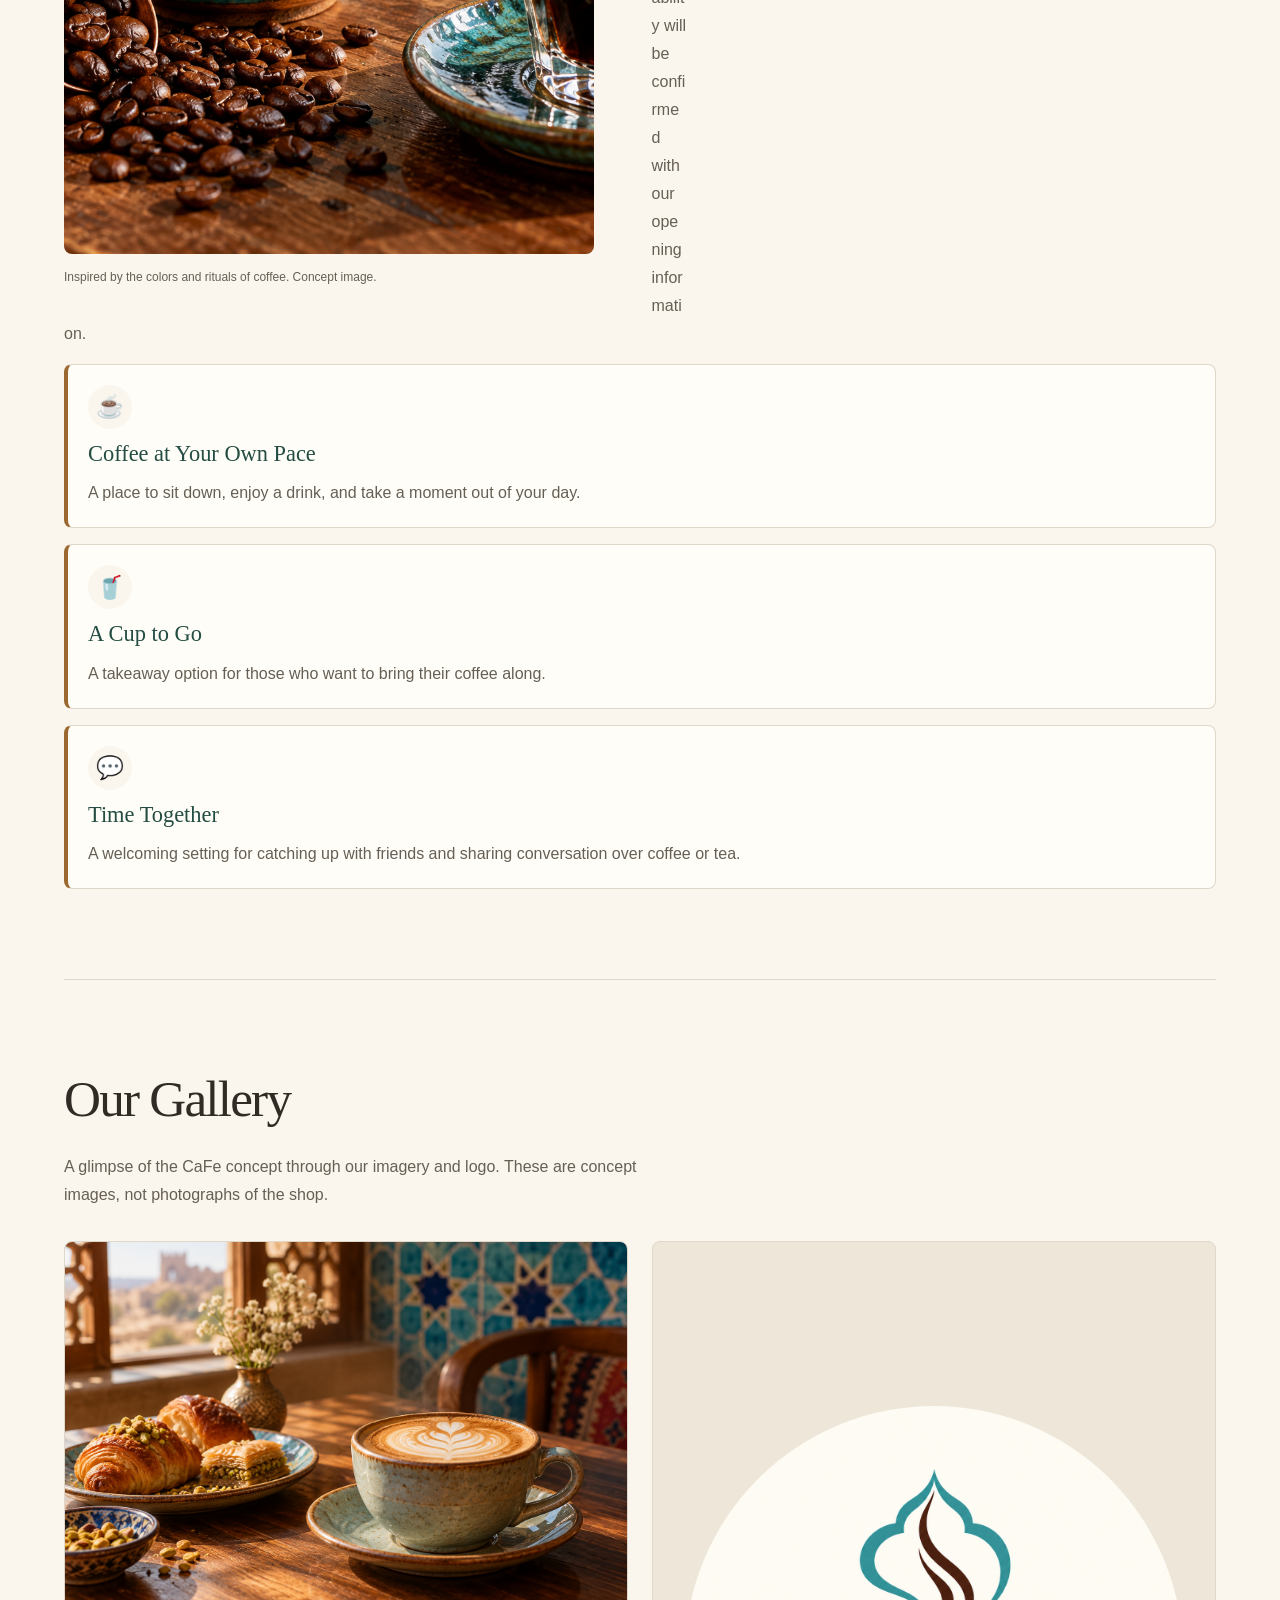
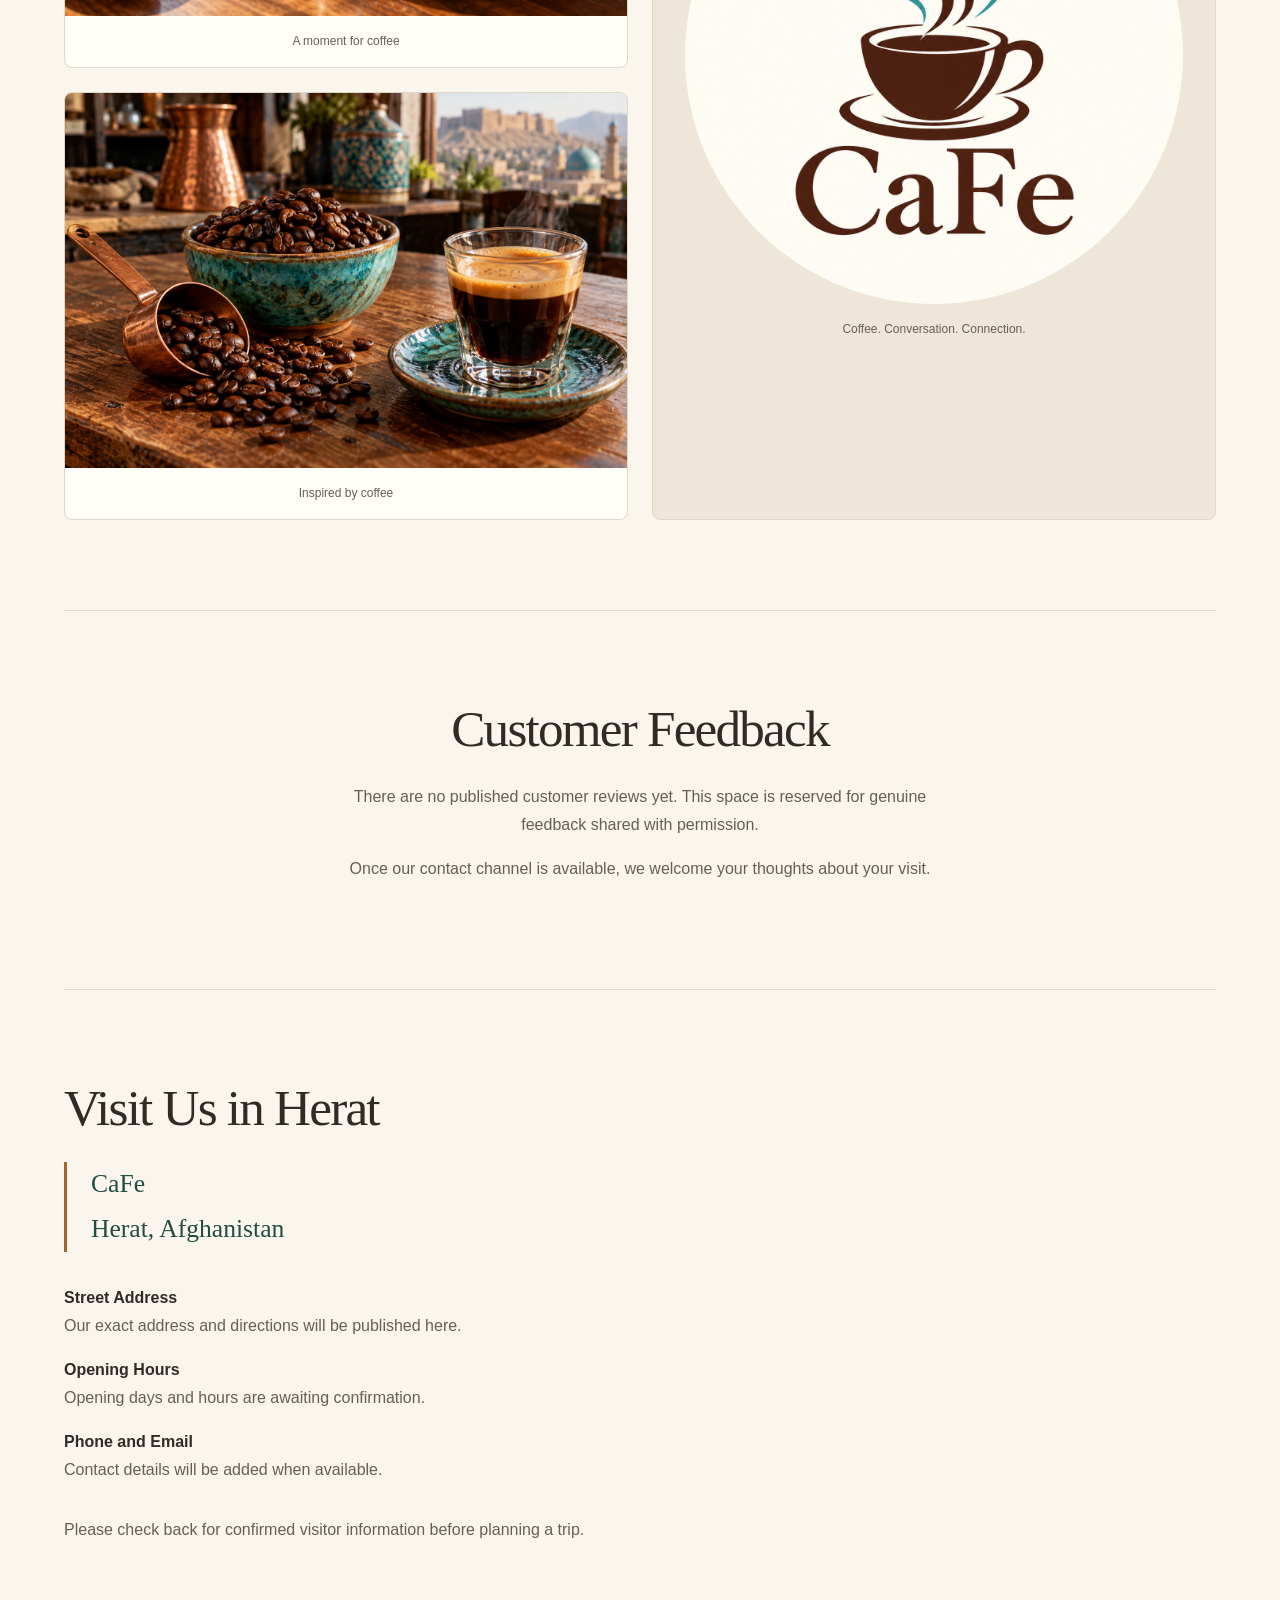
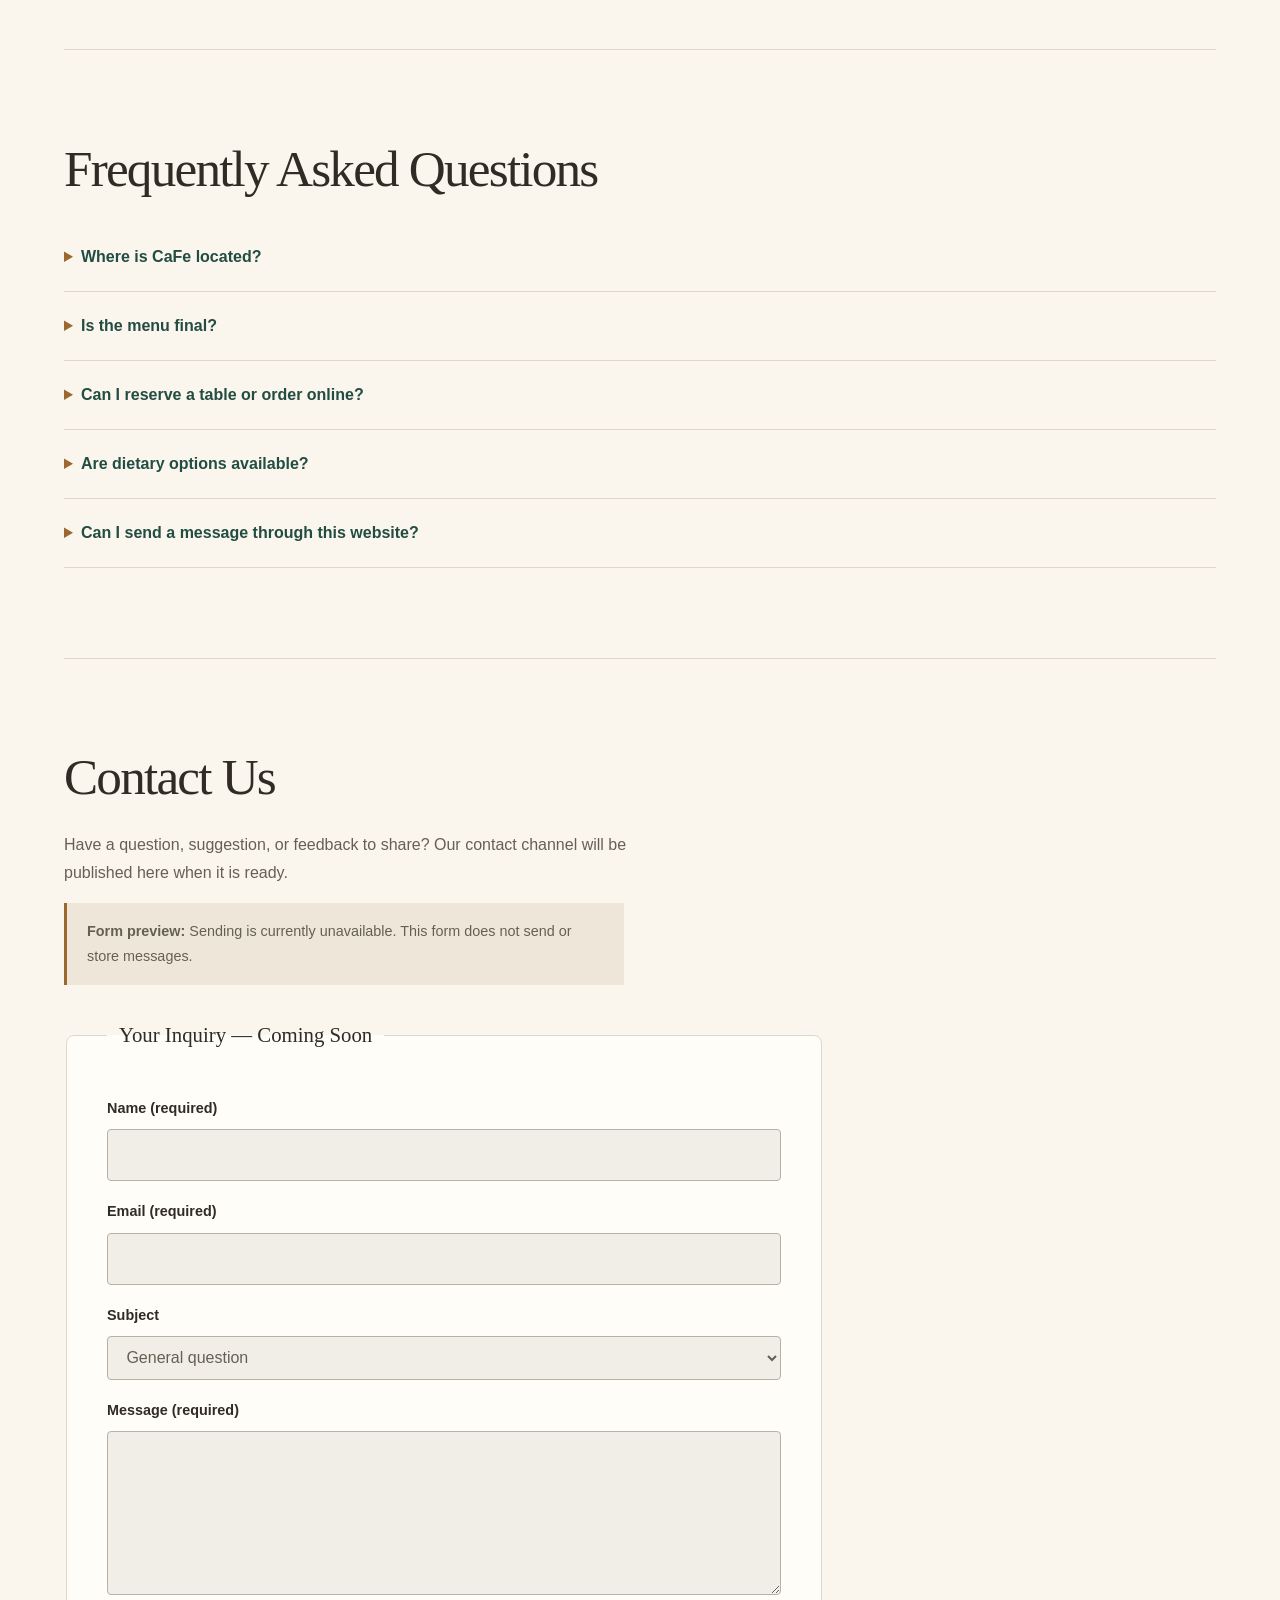
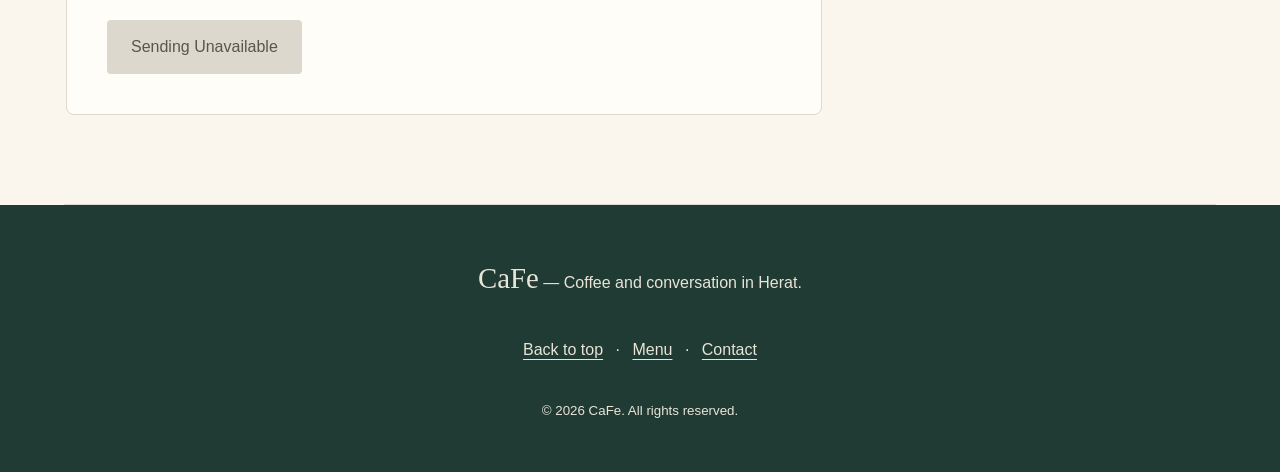
==== commit 8c591354: "Done" ====
--- a/index.html
+++ b/index.html
@@ -32,11 +32,11 @@
       </a>
       <p>Coffee. Conversation. Connection.</p>
       <button
-        class="menu-toggle"
+        class="nav-toggle"
         type="button"
         aria-controls="main-nav"
         aria-expanded="false"
-        aria-label="Open navigation menu"
+        aria-label="Toggle navigation menu"
       >
         <span></span>
         <span></span>
@@ -83,6 +83,7 @@
         <p>
           <a href="#menu">Explore the sample menu</a
           ><a href="#visit">Plan your visit</a>
+          <button class="btn" id="open-btn" type="button">Book a table</button>
         </p>
       </section>
 
@@ -346,7 +347,47 @@
       </nav>
       <p><small>&copy; 2026 CaFe. All rights reserved.</small></p>
     </footer>
-    <script src="assets/js/navigation.js" defer></script>
+    <div class="modal-overlay" id="modal">
+      <div class="modal" role="dialog" aria-modal="true" aria-labelledby="modal-title" aria-describedby="modal-description">
+        <button class="close-btn" type="button" aria-label="Close booking popup">&times;</button>
+        <h2 id="modal-title">Book a table</h2>
+        <p id="modal-description">We look forward to welcoming you to CaFe in Herat.</p>
+        <form id="booking-form">
+          <p>
+            <label for="booking-name">Full name</label>
+            <input type="text" id="booking-name" name="name" autocomplete="name"  required/>
+          </p>
+          <p>
+            <label for="booking-phone">Phone number</label>
+            <input type="tel" id="booking-phone" name="phone" autocomplete="tel" required/>
+          </p>
+          <p>
+            <label for="booking-email">Email</label>
+            <input type="email" id="booking-email" name="email" autocomplete="email" />
+          </p>
+          <p>
+            <label for="booking-date">Date</label>
+            <input type="date" id="booking-date" name="date" />
+          </p>
+          <p>
+            <label for="booking-time">Time</label>
+            <input type="time" id="booking-time" name="time" />
+          </p>
+          <p>
+            <label for="booking-guests">Number of guests</label>
+            <input type="number" id="booking-guests" name="guests" />
+          </p>
+          <p class="booking-full-width">
+            <label for="booking-notes">Special requests</label>
+            <textarea id="booking-notes" name="notes" rows="3"></textarea>
+          </p>
+          <p id="booking-status" role="status">This form is a preview. Bookings are not sent yet.</p>
+          <button type="submit">Book a table</button>
+
+          <!-- <input type="submit" value="Book a table"> -->
+        </form>
+      </div>
+    </div>
 
     <!-- <script src="assets/js/main.js"></script> -->
      <script src="assets/js/script.js"></script>
--- a/assets/css/style.css
+++ b/assets/css/style.css
@@ -7,6 +7,40 @@
     --green: #234c42;
     --line: #dfd7c9;
     --gold: #9b682f;
+}
+
+/* Lesson 07: CSS controls the popup's visibility. */
+.modal-overlay {
+    display: none;
+    position: fixed;
+    inset: 0;
+    z-index: 100;
+    background: rgba(0, 0, 0, 0.6);
+    place-items: center;
+    overflow-y: auto;
+    padding: 1rem;
+}
+
+.modal-overlay.is-open {
+    display: grid;
+}
+
+.modal {
+    background: var(--paper);
+    padding: 2rem;
+    border-radius: 12px;
+    width: min(100%, 760px);
+    max-height: calc(100dvh - 2rem);
+    overflow-y: auto;
+}
+
+.close-btn {
+    display: block;
+    width: 44px;
+    height: 44px;
+    margin-left: auto;
+    padding: 0;
+    font-size: 1.5rem;
 }
 
 * {
@@ -572,7 +606,7 @@
 }
 
 /* Give the navigation its own row on tablets and smaller laptops. */
-.menu-toggle {
+.nav-toggle {
     display: none;
 }
 
@@ -592,7 +626,7 @@
     }
 }
 
-/* JavaScript enables the collapsible menu; links stay visible without it. */
+/* Lesson 07: the nav-open class shows the menu on small screens. */
 @media (max-width: 768px) {
     .site-header {
         column-gap: 12px;
@@ -603,7 +637,7 @@
         min-width: 0;
     }
 
-    .nav-ready .menu-toggle {
+    .nav-toggle {
         display: flex;
         flex: 0 0 44px;
         flex-direction: column;
@@ -615,30 +649,30 @@
         padding: 10px;
     }
 
-    .menu-toggle span {
+    .nav-toggle span {
         display: block;
         width: 24px;
         height: 2px;
         background: currentColor;
     }
 
-    .menu-toggle[aria-expanded="true"] span:nth-child(1) {
+    .nav-toggle[aria-expanded="true"] span:nth-child(1) {
         transform: translateY(7px) rotate(45deg);
     }
 
-    .menu-toggle[aria-expanded="true"] span:nth-child(2) {
+    .nav-toggle[aria-expanded="true"] span:nth-child(2) {
         opacity: 0;
     }
 
-    .menu-toggle[aria-expanded="true"] span:nth-child(3) {
+    .nav-toggle[aria-expanded="true"] span:nth-child(3) {
         transform: translateY(-7px) rotate(-45deg);
     }
 
-    .nav-ready .main-nav {
+    .main-nav {
         display: none;
     }
 
-    .nav-ready .main-nav.is-open {
+    .main-nav.nav-open {
         display: block;
         padding-top: 12px;
         border-top: 1px solid var(--line);
@@ -778,3 +812,39 @@
         width: 100%;
     }
 }
+
+/* Pair booking fields to keep the modal compact. */
+#booking-form {
+    display: grid;
+    grid-template-columns: repeat(2, minmax(0, 1fr));
+    gap: 0.75rem 1.25rem;
+}
+
+#booking-form > p {
+    min-width: 0;
+    margin: 0;
+}
+
+#booking-form .booking-full-width,
+#booking-status,
+#booking-form > button {
+    grid-column: 1 / -1;
+}
+
+#booking-form textarea {
+    min-height: 70px;
+}
+
+#booking-status {
+    font-size: 0.85rem;
+}
+
+@media (max-width: 36rem) {
+    .modal {
+        padding: 1.25rem;
+    }
+
+    #booking-form {
+        grid-template-columns: minmax(0, 1fr);
+    }
+}
